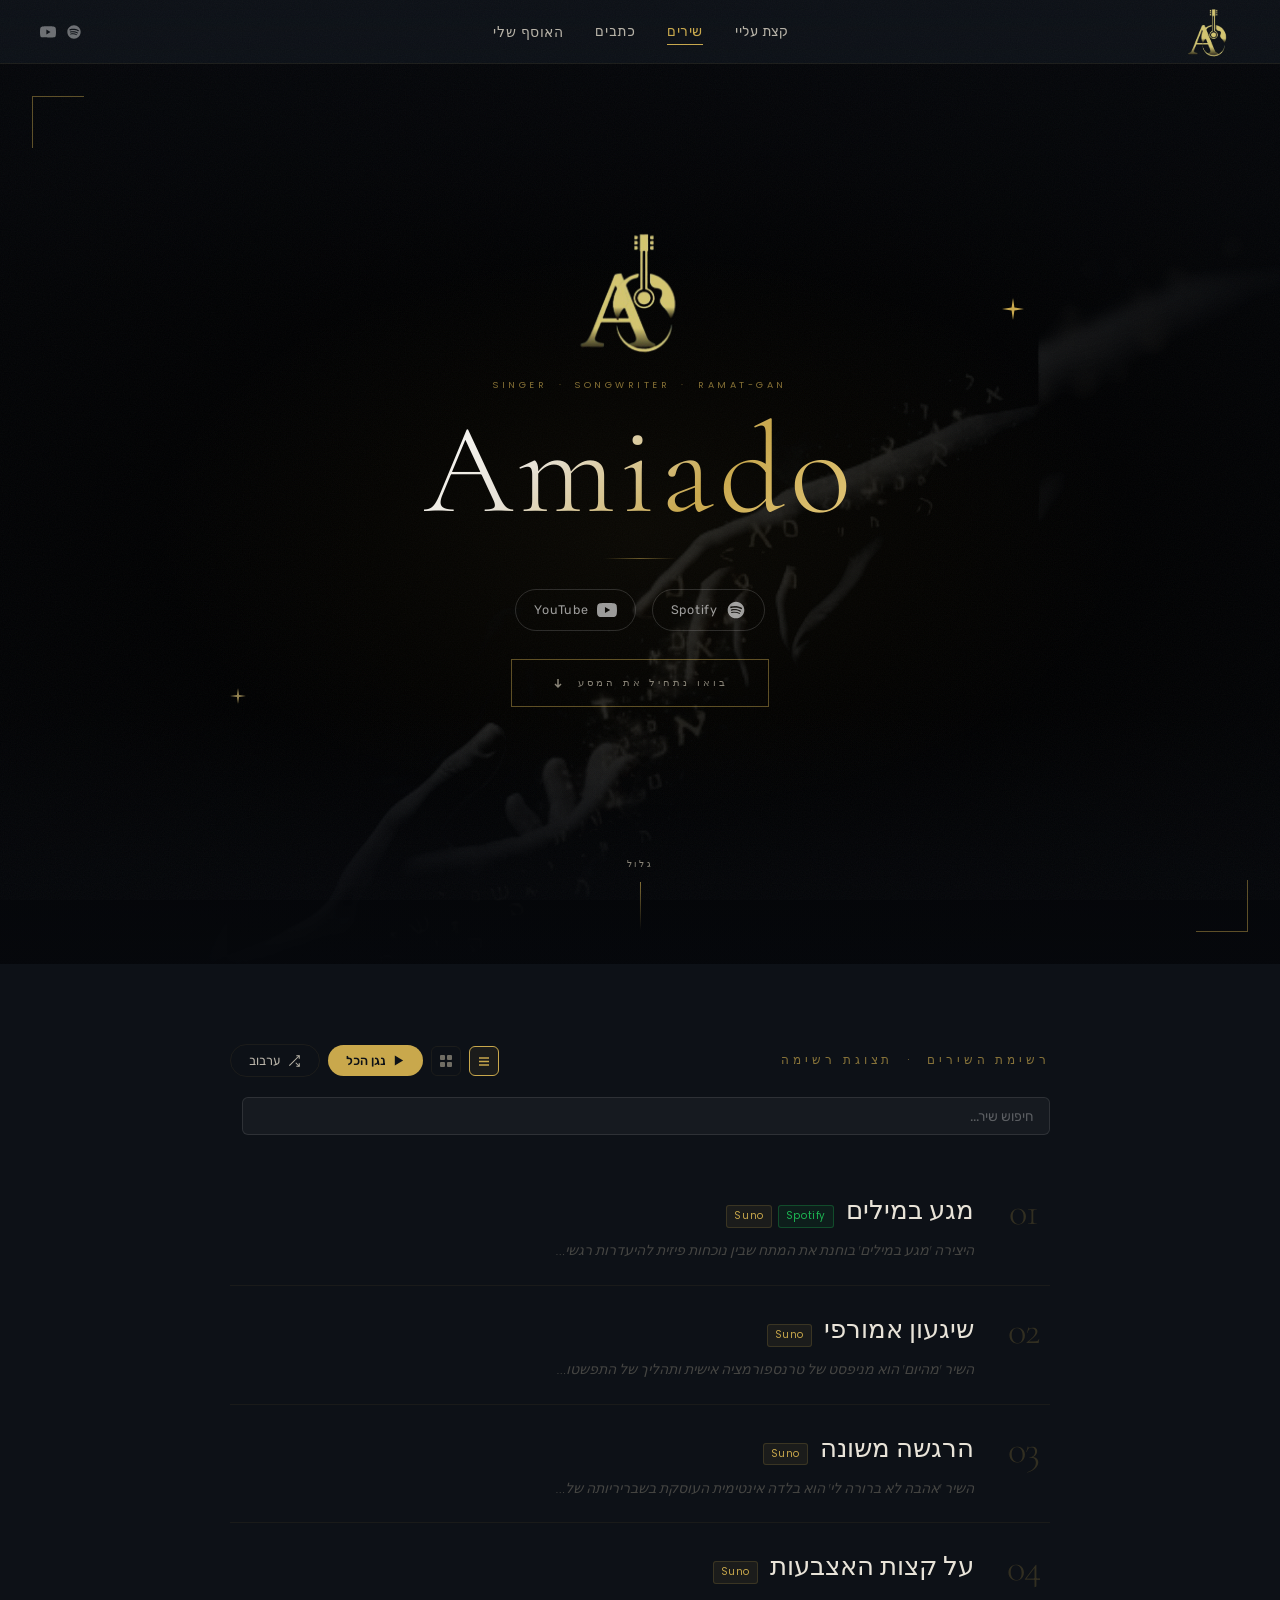
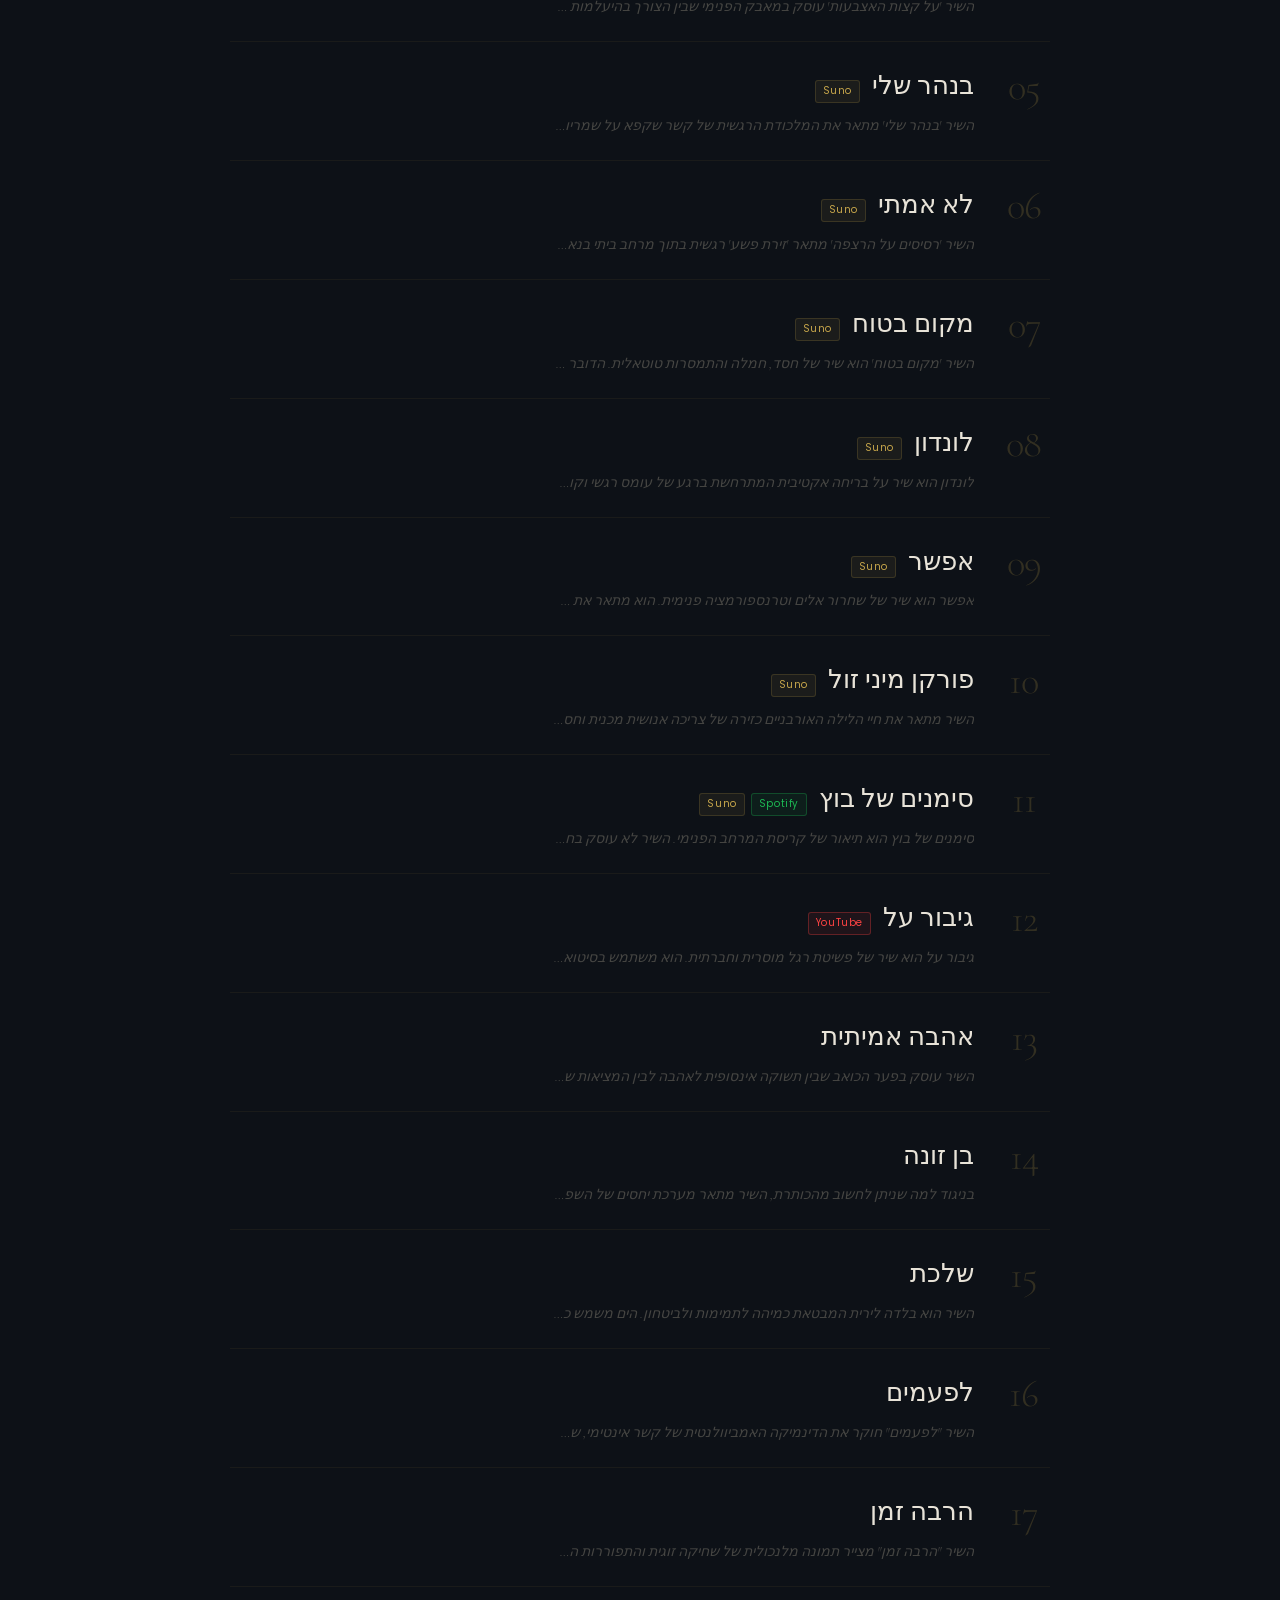
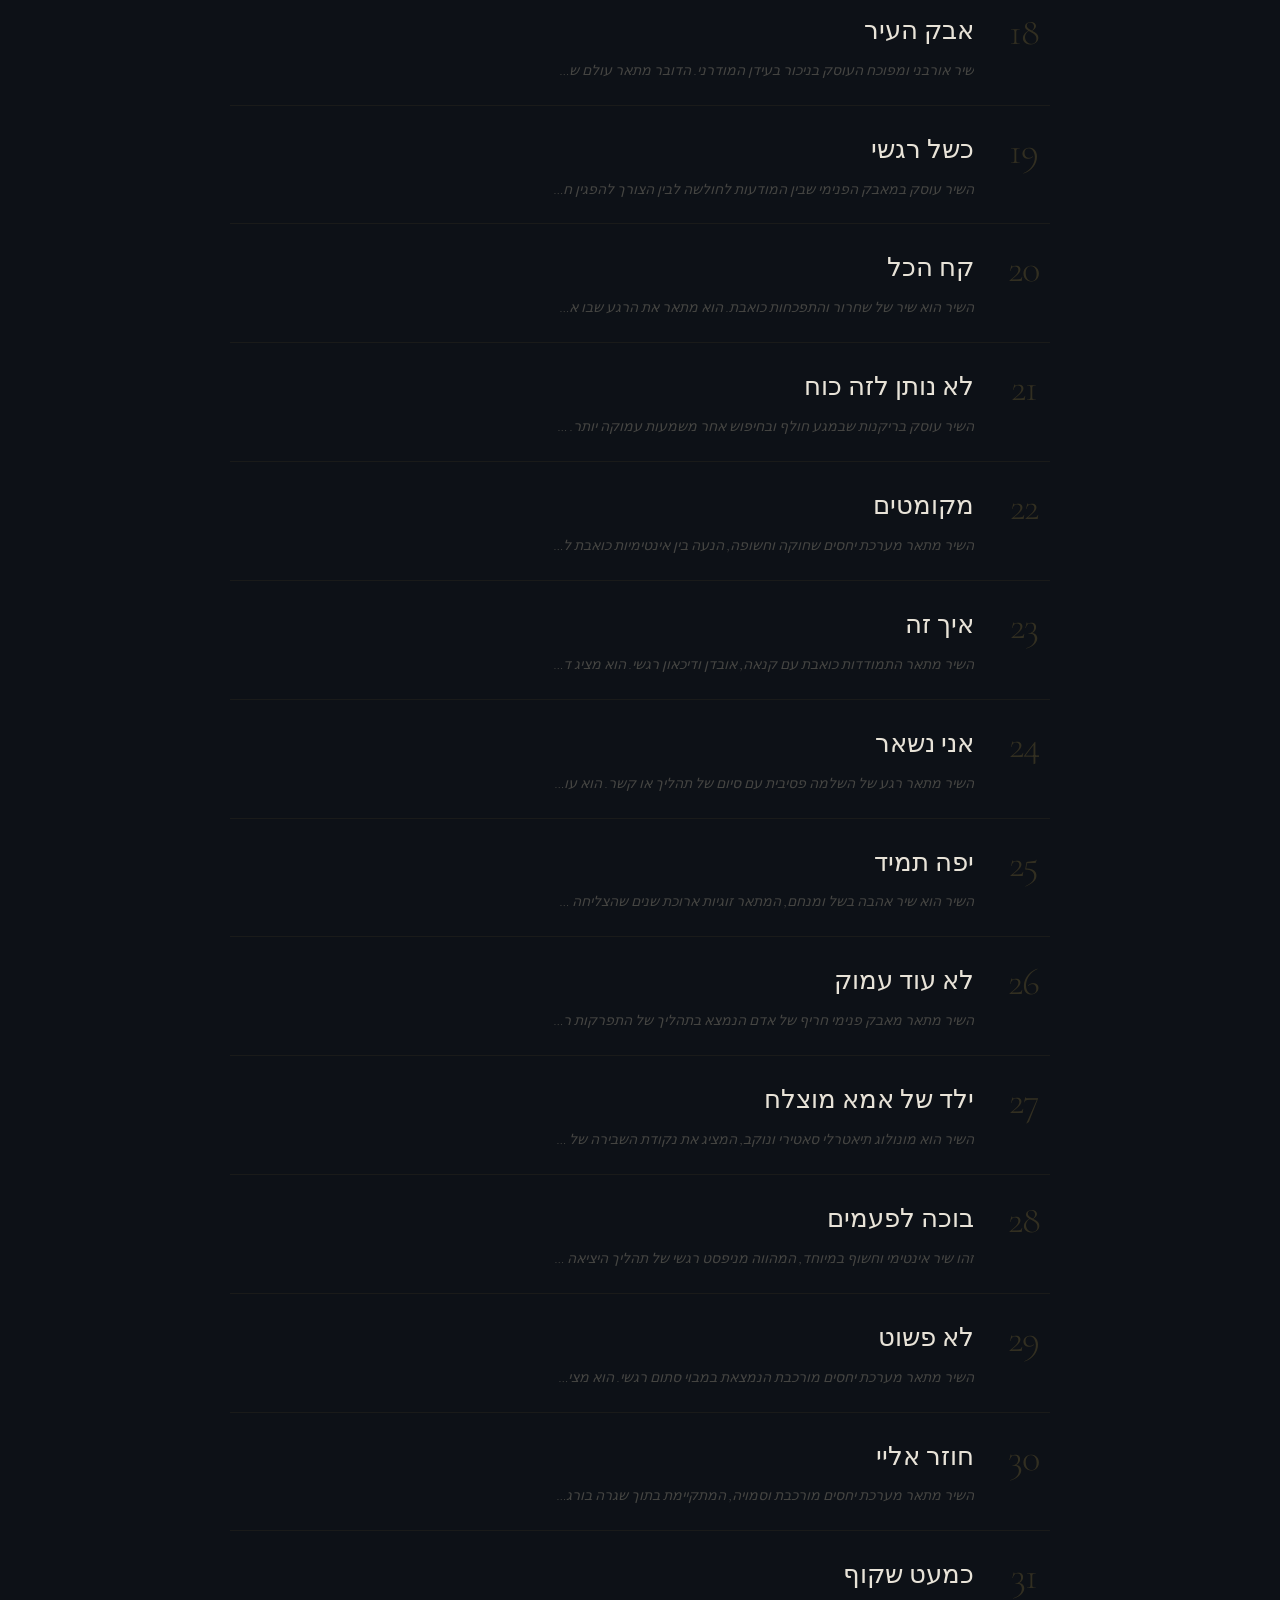
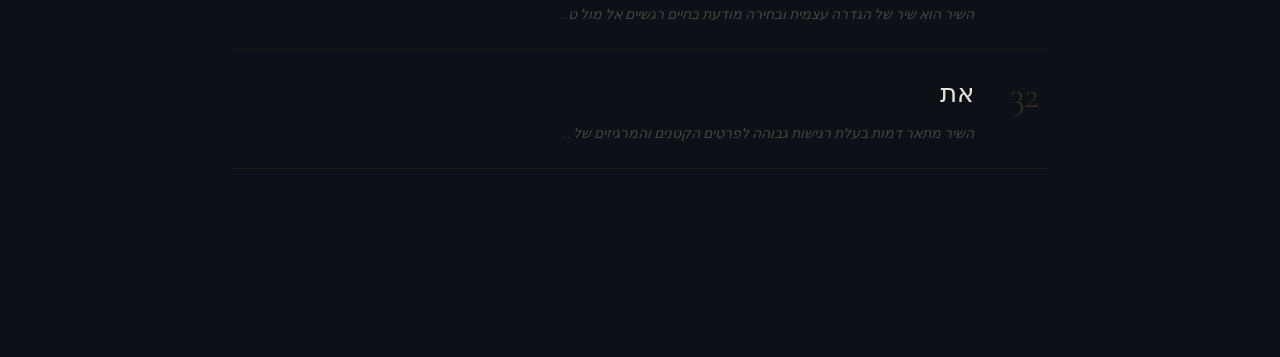
==== index.html @ be3a9eca "Add files via upload" ====
<!DOCTYPE html>
<html lang="he" dir="rtl">
<head>
  <meta charset="UTF-8">
  <meta name="viewport" content="width=device-width, initial-scale=1.0">
  <meta name="theme-color" content="#0d1117">
  <meta name="mobile-web-app-capable" content="yes">
  <meta name="apple-mobile-web-app-capable" content="yes">
  <meta name="apple-mobile-web-app-status-bar-style" content="black-translucent">
  <meta name="apple-mobile-web-app-title" content="amiado">
  <link rel="apple-touch-icon" href="aologo.svg">
  <link rel="manifest" href="manifest.json">
  <link rel="icon" href="favicon.svg" type="image/svg+xml">
  <title>Amiado</title>
  <meta property="og:title" content="Amiado">
  <meta property="og:description" content="Singer · Songwriter · Ramat-Gan">
  <meta property="og:image" content="https://amiado.vercel.app/OG.jpg">
  <meta property="og:url" content="https://amiado.vercel.app/">
  <meta property="og:type" content="website">
  <meta name="twitter:card" content="summary_large_image">
  <meta name="twitter:image" content="https://amiado.vercel.app/OG.jpg">
  <link rel="preconnect" href="https://fonts.googleapis.com">
  <link rel="preconnect" href="https://fonts.gstatic.com" crossorigin>
  <link href="https://fonts.googleapis.com/css2?family=Cormorant+Garamond:ital,wght@0,300;0,400;0,600;1,300;1,400&family=Poppins:wght@300;400;500&family=Rubik:wght@300;400;500;700&display=swap" rel="stylesheet">
  <link rel="stylesheet" href="style.css">
</head>
<body>
  <div class="grain" aria-hidden="true"></div>

  <nav id="nav">
    <a href="#/" class="nav-logo"><img src="aologo.svg" alt="amiado" class="nav-logo-img"></a>
    <div class="nav-links">
      <a href="#/bio" class="nav-link" data-route="bio">קצת עליי</a>
      <a href="#/" class="nav-link" data-route="home">שירים</a>
      <a href="#/writings" class="nav-link" data-route="writings">כתבים</a>
      <div class="nav-dropdown" id="navCollectionDropdown">
        <button class="nav-link nav-dropdown-trigger" data-route="favorites">האוסף שלי</button>
        <div class="nav-dropdown-menu">
          <a href="#/favorites" class="nav-dropdown-item">המועדפים</a>
          <a href="#/playlists" class="nav-dropdown-item">הפלייליסטים</a>
        </div>
      </div>
    </div>
    <div class="nav-socials">
      <a href="https://open.spotify.com/artist/7402OgTntEjhGoKYp8rWCO?si=G20H4d8YR8ulstT4EiOsBg" target="_blank" rel="noopener" class="nav-social-link" title="Spotify" aria-label="Spotify">
        <svg width="16" height="16" viewBox="0 0 24 24" fill="currentColor"><path d="M12 2C6.477 2 2 6.477 2 12s4.477 10 10 10 10-4.477 10-10S17.523 2 12 2zm4.586 14.424a.623.623 0 0 1-.857.207c-2.348-1.435-5.304-1.76-8.785-.964a.623.623 0 1 1-.277-1.215c3.809-.87 7.076-.496 9.712 1.115a.623.623 0 0 1 .207.857zm1.223-2.722a.78.78 0 0 1-1.072.257c-2.687-1.652-6.785-2.13-9.965-1.166a.78.78 0 0 1-.43-1.497c3.633-1.043 8.157-.537 11.209 1.334a.78.78 0 0 1 .258 1.072zm.105-2.835C14.692 8.95 9.375 8.775 6.297 9.71a.937.937 0 1 1-.543-1.794c3.527-1.07 9.385-.862 13.088 1.329a.937.937 0 0 1-.928 1.622z"/></svg>
      </a>
      <a href="https://youtube.com/playlist?list=OLAK5uy_k_cZHO-Y21KtnXFcPKasixJgAzXjrcfzM&si=0nzcg_vjlUqUN7Cg" target="_blank" rel="noopener" class="nav-social-link" title="YouTube" aria-label="YouTube">
        <svg width="16" height="16" viewBox="0 0 24 24" fill="currentColor"><path d="M23.498 6.186a3.016 3.016 0 0 0-2.122-2.136C19.505 3.545 12 3.545 12 3.545s-7.505 0-9.377.505A3.017 3.017 0 0 0 .502 6.186C0 8.07 0 12 0 12s0 3.93.502 5.814a3.016 3.016 0 0 0 2.122 2.136c1.871.505 9.376.505 9.376.505s7.505 0 9.377-.505a3.015 3.015 0 0 0 2.122-2.136C24 15.93 24 12 24 12s0-3.93-.502-5.814zM9.545 15.568V8.432L15.818 12l-6.273 3.568z"/></svg>
      </a>
    </div>
  </nav>

  <main id="app" role="main"></main>

  <footer id="player" class="player hidden" aria-label="נגן מוזיקה">
    <div class="player-inner">
      <div class="player-info">
        <div class="player-cover-sm" id="playerCover" aria-hidden="true"></div>
        <div class="player-meta">
          <div class="player-title" id="playerTitle">—</div>
          <div class="player-artist">amiado</div>
        </div>
      </div>
      <div class="player-center">
        <div class="player-controls">
          <button class="player-btn" id="prevBtn" title="הקודם" aria-label="שיר קודם">
            <svg width="16" height="16" viewBox="0 0 16 16" fill="currentColor"><path d="M3 2h1.5v12H3V2zm10.5 1.36v9.28L6.5 8l7-4.64z"/></svg>
          </button>
          <button class="player-btn player-play-btn" id="playBtn" title="נגן/עצור" aria-label="נגן">
            <svg id="playIcon" width="18" height="18" viewBox="0 0 18 18" fill="currentColor"><path d="M4 2.5v13l11-6.5z"/></svg>
            <svg id="pauseIcon" width="18" height="18" viewBox="0 0 18 18" fill="currentColor" style="display:none"><rect x="4" y="2" width="4" height="14"/><rect x="10" y="2" width="4" height="14"/></svg>
          </button>
          <button class="player-btn" id="nextBtn" title="הבא" aria-label="שיר הבא">
            <svg width="16" height="16" viewBox="0 0 16 16" fill="currentColor"><path d="M11.5 2h1.5v12h-1.5V2zM2.5 3.36L9.5 8l-7 4.64V3.36z"/></svg>
          </button>
        </div>
        <div class="player-progress-wrap">
          <span class="player-time" id="currentTime">0:00</span>
          <div class="player-bar" id="playerBar" role="progressbar" aria-label="התקדמות שיר">
            <div class="player-bar-fill" id="playerFill"></div>
          </div>
          <span class="player-time" id="totalTime">0:00</span>
        </div>
      </div>
      <div class="player-volume">
        <svg width="16" height="16" viewBox="0 0 16 16" fill="currentColor" aria-hidden="true">
          <path d="M8 1L4 5H1v6h3l4 4V1zM11.5 4.5a5 5 0 010 7M13.5 2.5a8 8 0 010 11"/>
        </svg>
        <input type="range" id="volumeSlider" min="0" max="1" step="0.02" value="0.8" aria-label="עוצמת שמע">
      </div>
    </div>
  </footer>

  <audio id="audioEl" preload="metadata"></audio>

  <script src="app.js"></script>
  <script>
    if ('serviceWorker' in navigator) {
      window.addEventListener('load', () => {
        navigator.serviceWorker.register('./sw.js');
      });
    }
  </script>
</body>
</html>
---- style.css ----
/* ══════════════════════════════════════════
   amiado — design system
   dark editorial · gold accent · RTL Hebrew
══════════════════════════════════════════ */

:root {
  --bg:        #0d1117;
  --bg-mid:    #131824;
  --bg-card:   #161d2e;
  --bg-card-h: #1b2338;
  --gold:      #c9a84c;
  --gold-b:    #e4c87a;
  --gold-dim:  rgba(201,168,76,0.12);
  --gold-glow: rgba(201,168,76,0.08);
  --text:      #e8e3d8;
  --text-dim:  #8a8578;
  --text-mid:  #b8b3a8;
  --border:    rgba(201,168,76,0.18);
  --border-s:  rgba(201,168,76,0.08);
  --player-h:  72px;
  --nav-h:     64px;
  --font-he:   'Rubik', sans-serif;
  --font-en:   'Poppins', sans-serif;
  --font-d:    'Cormorant Garamond', serif;
  --ease:      cubic-bezier(0.25,0.46,0.45,0.94);
  --ease-out:  cubic-bezier(0.16,1,0.3,1);
}

*, *::before, *::after { box-sizing: border-box; margin: 0; padding: 0; }

html {
  font-size: 16px;
  scroll-behavior: smooth;
}

body {
  background: var(--bg);
  color: var(--text);
  font-family: var(--font-he);
  line-height: 1.7;
  min-height: 100vh;
  overflow-x: hidden;
  padding-bottom: calc(var(--player-h) + 16px);
}

/* ── Grain overlay ── */
.grain {
  position: fixed;
  inset: 0;
  pointer-events: none;
  z-index: 9998;
  opacity: 0.038;
  background-image: url("data:image/svg+xml,%3Csvg viewBox='0 0 256 256' xmlns='http://www.w3.org/2000/svg'%3E%3Cfilter id='n'%3E%3CfeTurbulence type='fractalNoise' baseFrequency='0.85' numOctaves='4' stitchTiles='stitch'/%3E%3C/filter%3E%3Crect width='100%25' height='100%25' filter='url(%23n)'/%3E%3C/svg%3E");
  background-size: 256px 256px;
}

/* ══════════════════════════════════════════
   NAVIGATION
══════════════════════════════════════════ */
#nav {
  position: fixed;
  top: 0; inset-inline-start: 0; inset-inline-end: 0;
  height: var(--nav-h);
  display: flex;
  align-items: center;
  justify-content: space-between;
  padding: 0 40px;
  background: linear-gradient(to bottom, rgba(13,17,23,0.98) 0%, rgba(13,17,23,0.85) 100%);
  backdrop-filter: blur(12px);
  border-bottom: 1px solid var(--border-s);
  z-index: 100;
}

.nav-logo {
  font-family: var(--font-d);
  font-size: 1.6rem;
  font-weight: 400;
  font-style: italic;
  color: var(--gold);
  text-decoration: none;
  letter-spacing: 0.04em;
  transition: opacity 0.2s;
}
.nav-logo:hover { opacity: 0.75; }
.nav-socials { display: flex; align-items: center; gap: 10px; margin-right: 16px; }
.nav-social-link { color: rgba(255,255,255,0.4); transition: color 0.2s; display: flex; }
.nav-social-link:hover { color: rgba(255,255,255,0.9); }
.nav-logo-img { height: 56px; width: auto; display: block; }

.nav-links {
  display: flex;
  gap: 32px;
  align-items: center;
}

.nav-link {
  font-size: 0.875rem;
  font-weight: 400;
  color: var(--text-mid);
  text-decoration: none;
  letter-spacing: 0.04em;
  transition: color 0.2s;
  position: relative;
}
.nav-link::after {
  content: '';
  position: absolute;
  bottom: -2px; inset-inline-start: 0; inset-inline-end: 0;
  height: 1px;
  background: var(--gold);
  transform: scaleX(0);
  transform-origin: start;
  transition: transform 0.25s var(--ease);
}
.nav-link:hover, .nav-link.active { color: var(--gold); }
.nav-link:hover::after, .nav-link.active::after { transform: scaleX(1); }

/* Nav dropdown */
.nav-dropdown {
  position: relative;
}
.nav-dropdown-trigger {
  background: none;
  border: none;
  cursor: pointer;
  padding: 0;
}
.nav-dropdown-menu {
  position: absolute;
  top: calc(100% + 10px);
  right: 0;
  background: var(--bg-card);
  border: 1px solid var(--border-s);
  border-radius: 8px;
  padding: 6px 0;
  min-width: 130px;
  opacity: 0;
  pointer-events: none;
  transform: translateY(-6px);
  transition: opacity 0.18s, transform 0.18s;
  z-index: 200;
  box-shadow: 0 8px 24px rgba(0,0,0,0.4);
}
.nav-dropdown.open .nav-dropdown-menu {
  opacity: 1;
  pointer-events: auto;
  transform: translateY(0);
}
.nav-dropdown-item {
  display: block;
  padding: 9px 16px;
  font-size: 0.82rem;
  color: var(--text-mid);
  text-decoration: none;
  letter-spacing: 0.04em;
  transition: color 0.15s, background 0.15s;
}
.nav-dropdown-item:hover { color: var(--gold); background: rgba(201,168,76,0.06); }

/* ══════════════════════════════════════════
   MAIN CONTENT
══════════════════════════════════════════ */
#app {
  padding-top: var(--nav-h);
  min-height: calc(100vh - var(--nav-h));
}

/* ── Page transitions ── */
.page-enter {
  animation: fadeUp 0.45s var(--ease-out) both;
}
@keyframes fadeUp {
  from { opacity: 0; transform: translateY(18px); }
  to   { opacity: 1; transform: translateY(0); }
}

/* ── Scroll reveal ── */
.scroll-reveal {
  opacity: 0;
  transform: translateY(22px);
  transition: opacity 0.55s var(--ease-out), transform 0.55s var(--ease-out);
}
.scroll-reveal.scroll-visible {
  opacity: 1;
  transform: translateY(0);
}
/* Lighter reveal for inline text elements */
.writing-page-body .scroll-reveal,
.writing-stanza.scroll-reveal {
  transform: translateY(12px);
  transition-duration: 0.45s;
}

/* ══════════════════════════════════════════
   HOME PAGE
══════════════════════════════════════════ */

/* Hero (legacy — kept for compatibility) */
.hero {
  padding: 80px 40px 64px;
  text-align: center;
  position: relative;
  overflow: hidden;
}

/* ══════════════════════════════════════════
   ENTRY SCREEN — full-bleed photo hero
══════════════════════════════════════════ */
.entry-screen {
  position: relative;
  height: 100vh;
  min-height: 600px;
  display: flex;
  align-items: center;
  justify-content: center;
  overflow: hidden;
}

/* Photo background */
.entry-bg {
  position: absolute;
  inset: 0;
  background-image: url('img2.jpg');
  background-size: cover;
  background-position: center 20%;
  filter: brightness(0.2) contrast(1.15) saturate(0.25);
  transform: scale(1.06);
  transition: transform 9s cubic-bezier(0.25, 0.46, 0.45, 0.94);
  will-change: transform;
}
.entry-bg.loaded { transform: scale(1); }

/* Layered vignette overlays */
.entry-screen::before {
  content: '';
  position: absolute;
  inset: 0;
  background:
    radial-gradient(ellipse 85% 75% at 50% 55%, transparent 25%, rgba(6,8,12,0.65) 80%),
    linear-gradient(to bottom, rgba(6,8,12,0.55) 0%, transparent 25%, transparent 72%, rgba(6,8,12,0.9) 100%);
  pointer-events: none;
  z-index: 1;
}

/* Gold haze at center */
.entry-screen::after {
  content: '';
  position: absolute;
  inset: 0;
  background: radial-gradient(ellipse 55% 45% at 50% 52%, rgba(201,168,76,0.05) 0%, transparent 70%);
  pointer-events: none;
  z-index: 1;
}

/* Corner frame decorations */
.entry-corner {
  position: absolute;
  width: 52px;
  height: 52px;
  z-index: 3;
  opacity: 0;
  transition: opacity 1.4s ease;
}
.entry-corner.vis { opacity: 0.45; }
.entry-corner--tl {
  top: 32px;
  inset-inline-end: 32px;
  border-top: 1px solid var(--gold);
  border-inline-end: 1px solid var(--gold);
}
.entry-corner--br {
  bottom: 32px;
  inset-inline-start: 32px;
  border-bottom: 1px solid var(--gold);
  border-inline-start: 1px solid var(--gold);
}

/* Content block */
.entry-content {
  position: relative;
  z-index: 2;
  text-align: center;
  display: flex;
  flex-direction: column;
  align-items: center;
  padding: 0 24px;
  margin-bottom: 100px;
}
.entry-hero-logo {
  width: 140px;
  height: auto;
  margin-bottom: 16px;
  opacity: 0;
  transform: translateY(-8px);
  transition: opacity 0.9s ease, transform 0.9s ease;
}
.entry-hero-logo.vis { opacity: 1; transform: translateY(0); }

.entry-eyebrow {
  font-family: var(--font-en);
  font-size: 0.58rem;
  letter-spacing: 0.38em;
  text-transform: uppercase;
  color: var(--gold);
  opacity: 0;
  transform: translateY(10px);
  transition: opacity 0.9s ease, transform 0.9s ease;
  margin-bottom: 20px;
}
.entry-eyebrow.vis { opacity: 0.65; transform: translateY(0); }

.entry-name {
  font-family: var(--font-d);
  font-size: clamp(3.2rem, 11vw, 8rem);
  font-weight: 300;
  line-height: 0.9;
  letter-spacing: 0.04em;
  background: linear-gradient(135deg, #ffffff 0%, #e8e3d8 30%, #c9a84c 65%, #e4c87a 100%);
  -webkit-background-clip: text;
  -webkit-text-fill-color: transparent;
  background-clip: text;
  opacity: 0;
  transform: translateY(22px);
  transition: opacity 1.3s ease, transform 1.3s ease;
}
.entry-name.vis { opacity: 1; transform: translateY(0); }
.entry-name em { font-style: italic; }

.entry-tagline {
  font-family: var(--font-d);
  font-size: clamp(1rem, 2.4vw, 1.55rem);
  font-style: italic;
  font-weight: 300;
  color: var(--text-mid);
  margin-top: 18px;
  opacity: 0;
  transform: translateY(10px);
  transition: opacity 1.1s ease, transform 1.1s ease;
  max-width: 500px;
  line-height: 1.85;
}
.entry-tagline.vis { opacity: 0.7; transform: translateY(0); }

.entry-divider {
  width: 0;
  height: 1px;
  background: linear-gradient(90deg, transparent, var(--gold), transparent);
  margin: 30px 0;
  opacity: 0;
  transition: width 1s ease, opacity 0.8s ease;
}
.entry-divider.vis { width: 72px; opacity: 0.5; }

.entry-socials {
  display: flex;
  gap: 16px;
  justify-content: center;
  margin-bottom: 28px;
  opacity: 0;
  transform: translateY(10px);
  transition: opacity 0.8s ease 0.4s, transform 0.8s ease 0.4s;
}
.entry-socials.vis { opacity: 1; transform: translateY(0); }
.entry-social-link {
  display: flex;
  align-items: center;
  gap: 8px;
  padding: 9px 18px;
  border: 1px solid rgba(255,255,255,0.15);
  border-radius: 24px;
  color: rgba(255,255,255,0.6);
  text-decoration: none;
  font-size: 0.78rem;
  letter-spacing: 0.06em;
  transition: border-color 0.25s, color 0.25s, background 0.25s;
}
.entry-social-link:hover { background: rgba(255,255,255,0.05); color: #fff; border-color: rgba(255,255,255,0.3); }
.entry-social-link--spotify:hover { border-color: #1db954; color: #1db954; }
.entry-social-link--youtube:hover { border-color: #ff0000; color: #ff0000; }

.entry-enter-btn {
  display: inline-flex;
  align-items: center;
  gap: 14px;
  padding: 15px 40px;
  border: 1px solid rgba(201,168,76,0.45);
  font-family: var(--font-en);
  font-size: 0.65rem;
  letter-spacing: 0.3em;
  text-transform: uppercase;
  color: var(--text-dim);
  background: transparent;
  cursor: pointer;
  opacity: 0;
  transform: translateY(10px);
  transition: opacity 0.9s ease, transform 0.9s ease, border-color 0.3s, color 0.3s, background 0.3s;
}
.entry-enter-btn.vis { opacity: 1; transform: translateY(0); }
.entry-enter-btn:hover {
  border-color: var(--gold);
  color: var(--gold);
  background: rgba(201,168,76,0.05);
}
.entry-enter-btn svg { transition: transform 0.3s ease; }
.entry-enter-btn:hover svg { transform: translateY(4px); }

/* Scroll line at bottom */
.entry-scroll {
  position: absolute;
  bottom: 34px;
  left: 50%;
  transform: translateX(-50%);
  z-index: 3;
  display: flex;
  flex-direction: column;
  align-items: center;
  gap: 10px;
  cursor: pointer;
  opacity: 0;
  transition: opacity 1.2s ease;
}
.entry-scroll.vis { opacity: 1; }
.entry-scroll-label {
  font-family: var(--font-en);
  font-size: 0.56rem;
  letter-spacing: 0.28em;
  text-transform: uppercase;
  color: var(--text-dim);
}
.entry-scroll-line {
  width: 1px;
  height: 48px;
  background: linear-gradient(to bottom, rgba(201,168,76,0.65), transparent);
  animation: scrollPulse 2.4s ease-in-out infinite;
}
@keyframes scrollPulse {
  0%, 100% { opacity: 0.3; transform: scaleY(0.6); transform-origin: top; }
  55% { opacity: 1; transform: scaleY(1); transform-origin: top; }
}

/* ── Social buttons ── */
.social-btn {
  display: inline-flex;
  align-items: center;
  gap: 8px;
  padding: 7px 18px;
  border: 1px solid var(--border);
  border-radius: 40px;
  font-family: var(--font-en);
  font-size: 0.75rem;
  font-weight: 400;
  letter-spacing: 0.06em;
  color: var(--text-mid);
  text-decoration: none;
  transition: all 0.22s var(--ease);
  background: transparent;
}
.social-btn:hover {
  border-color: var(--gold);
  color: var(--gold);
  background: var(--gold-glow);
}

/* Sparkle accents */
.sparkle {
  position: absolute;
  z-index: 3;
  opacity: 0;
  transition: opacity 0.8s ease;
  pointer-events: none;
}
.sparkle.vis { opacity: 1; }
.sparkle svg {
  animation: sparkleSpin 4.5s ease-in-out infinite;
  transform-origin: center;
}
.sparkle:nth-child(2) svg { animation-delay: -1.3s; animation-duration: 3.5s; }
.sparkle:nth-child(3) svg { animation-delay: -2.8s; animation-duration: 5.2s; }
@keyframes sparkleSpin {
  0%, 100% { transform: rotate(0deg) scale(1);    opacity: 0.5; }
  25%       { transform: rotate(18deg) scale(1.1); opacity: 0.9; }
  50%       { transform: rotate(0deg) scale(0.88); opacity: 0.55; }
  75%       { transform: rotate(-14deg) scale(1.04); opacity: 0.85; }
}

/* Divider */
.section-divider {
  display: flex;
  align-items: center;
  gap: 20px;
  padding: 0 40px;
  margin-bottom: 40px;
}
.section-divider::before,
.section-divider::after {
  content: '';
  flex: 1;
  height: 1px;
  background: var(--border-s);
}
.section-divider-text {
  font-family: var(--font-d);
  font-size: 1.1rem;
  font-style: italic;
  color: var(--text-dim);
  letter-spacing: 0.08em;
  white-space: nowrap;
}

/* ── Songs chapter ── */
.songs-chapter-heading {
  padding: 80px 40px 0;
  max-width: 900px;
  margin: 0 auto;
}
.songs-chapter-label-row {
  display: flex;
  align-items: center;
  justify-content: space-between;
  gap: 16px;
}
.songs-chapter-label {
  font-family: var(--font-en);
  font-size: 0.72rem;
  letter-spacing: 0.34em;
  text-transform: uppercase;
  color: var(--gold);
  opacity: 0.65;
}
.songs-chapter-controls {
  display: flex;
  align-items: center;
  gap: 8px;
  flex-shrink: 0;
}
.songs-view-btn {
  display: inline-flex;
  align-items: center;
  justify-content: center;
  width: 30px;
  height: 30px;
  border: 1px solid var(--border-s);
  border-radius: 6px;
  background: transparent;
  color: var(--text-dim);
  cursor: pointer;
  transition: color 0.2s, border-color 0.2s, background 0.2s;
}
.songs-view-btn:hover { color: var(--gold-b); border-color: var(--gold-b); }
.songs-view-btn.active { color: var(--gold); border-color: var(--gold); background: rgba(201,168,76,0.08); }

/* Songs search */
.songs-search-wrap {
  max-width: 900px;
  margin: 0 auto;
  padding: 20px 40px 0;
  display: flex;
  align-items: center;
  gap: 12px;
}
.songs-search-input {
  flex: 1;
  background: rgba(255,255,255,0.04);
  border: 1px solid rgba(255,255,255,0.1);
  border-radius: 6px;
  padding: 10px 16px;
  color: var(--text);
  font-family: var(--font-he);
  font-size: 0.85rem;
  outline: none;
  transition: border-color 0.2s;
  text-align: right;
}
.songs-search-input:focus { border-color: var(--gold); }
.songs-search-input::placeholder { color: rgba(255,255,255,0.3); }
.songs-search-count {
  color: rgba(255,255,255,0.35);
  font-size: 0.72rem;
  letter-spacing: 0.06em;
  white-space: nowrap;
}

/* Songs tracklist */
.songs-section {
  padding: 32px 40px 100px;
  max-width: 900px;
  margin: 0 auto;
}

.songs-tracklist {
  list-style: none;
}

/* Songs grid view */
.songs-grid {
  display: grid;
  grid-template-columns: repeat(3, 1fr);
  gap: 20px 8px;
}

/* Card — same as fav-card */
.song-grid-card {
  position: relative;
  overflow: hidden;
  height: 320px;
  cursor: pointer;
  background: var(--bg-card);
}
.song-grid-card-cover {
  position: absolute;
  inset: 0;
  overflow: hidden;
}
.song-grid-card-img-link {
  display: block;
  width: 100%;
  height: 100%;
}
.song-grid-card-cover img,
.song-grid-card-cover svg {
  width: 100%;
  height: 100%;
  object-fit: cover;
  display: block;
  filter: contrast(1.1) brightness(0.82) saturate(0.4);
  transition: transform 0.6s cubic-bezier(0.25,0.46,0.45,0.94), filter 0.4s;
  transform: scale(1.04);
}
.song-grid-card:hover .song-grid-card-cover img,
.song-grid-card:hover .song-grid-card-cover svg {
  transform: scale(1.08);
  filter: brightness(0.65) saturate(0.5);
}

/* Panel — slides up, at rest shows title strip (peek 52px like fav-card) */
.song-grid-card-panel {
  position: absolute;
  bottom: 0;
  inset-inline-start: 0;
  inset-inline-end: 0;
  padding: 20px 16px 16px;
  background: linear-gradient(to top, rgba(0,0,0,0.92) 70%, transparent 100%);
  transform: translateY(calc(100% - 52px));
  transition: transform 0.38s cubic-bezier(0.33,1,0.68,1);
  z-index: 3;
}
.song-grid-card:hover .song-grid-card-panel { transform: translateY(0); }

/* Top row: title + action buttons */
.song-grid-card-panel-top {
  display: flex;
  align-items: center;
  justify-content: space-between;
  gap: 10px;
  margin-bottom: 10px;
  height: 36px;
}
.song-grid-card-panel-btns {
  display: flex;
  align-items: center;
  gap: 8px;
  flex-shrink: 0;
}
.song-grid-card-panel-title {
  font-family: var(--font-he);
  font-size: 1rem;
  font-weight: 500;
  color: #fff;
  text-shadow: 0 1px 4px rgba(0,0,0,0.8);
  white-space: nowrap;
  overflow: hidden;
  text-overflow: ellipsis;
}

/* Excerpt */
.song-grid-card-panel-excerpt {
  font-family: var(--font-he);
  font-size: 0.74rem;
  line-height: 1.55;
  color: rgba(255,255,255,0.72);
  margin: 0;
  display: -webkit-box;
  -webkit-line-clamp: 3;
  -webkit-box-orient: vertical;
  overflow: hidden;
}

/* Play button — gold circle like fav-card-play */
.song-grid-play-btn {
  flex-shrink: 0;
  width: 36px;
  height: 36px;
  border-radius: 50%;
  background: var(--gold);
  border: 1px solid var(--gold);
  color: #000;
  cursor: pointer;
  display: flex;
  align-items: center;
  justify-content: center;
  transition: transform 0.2s, background 0.2s;
  padding: 0;
}
.song-grid-play-btn:hover { background: var(--gold-b); transform: scale(1.1); }

/* Add button — subtle outline, smaller than play */
.song-grid-add-btn {
  display: inline-flex;
  align-items: center;
  justify-content: center;
  width: 28px;
  height: 28px;
  flex-shrink: 0;
  border-radius: 50%;
  border: 1px solid rgba(232,227,216,0.35);
  background: rgba(13,17,23,0.45);
  color: rgba(232,227,216,0.7);
  cursor: pointer;
  padding: 0;
  backdrop-filter: blur(4px);
  transition: border-color 0.2s, color 0.2s;
}
.song-grid-add-btn:hover { border-color: var(--gold); color: var(--gold); }

/* Fav button — top-left like fav-card-heart, gold */
.song-grid-fav-btn {
  position: absolute;
  top: 10px;
  inset-inline-start: 10px;
  z-index: 5;
  width: 36px;
  height: 36px;
  border-radius: 50%;
  border: none;
  background: rgba(0,0,0,0.35);
  color: rgba(232,227,216,0.5);
  display: flex;
  align-items: center;
  justify-content: center;
  cursor: pointer;
  opacity: 0;
  transition: opacity 0.2s, color 0.2s, background 0.2s, transform 0.15s;
  padding: 0;
}
.song-grid-card:hover .song-grid-fav-btn { opacity: 1; }
/* Override .track-fav-btn.active which sets color: #e05a6a */
.song-grid-fav-btn.active { opacity: 1; color: var(--gold) !important; border-color: transparent !important; }
.song-grid-fav-btn:hover { background: rgba(201,168,76,0.18); color: var(--gold-b) !important; transform: scale(1.1); }

/* Below-cover info row */
.song-grid-card-info {
  display: flex;
  align-items: baseline;
  gap: 6px;
  margin-top: 8px;
  padding: 0 2px;
}
.song-grid-card-num {
  font-family: var(--font-en);
  font-size: 0.6rem;
  letter-spacing: 0.1em;
  color: var(--gold);
  opacity: 0.55;
  flex-shrink: 0;
}
.song-grid-card-title {
  font-size: 0.78rem;
  color: var(--text-dim);
  text-decoration: none;
  white-space: nowrap;
  overflow: hidden;
  text-overflow: ellipsis;
  transition: color 0.2s;
}
.song-grid-card:hover .song-grid-card-title { color: var(--gold-b); }

.track-item {
  display: flex;
  align-items: flex-start;
  gap: 24px;
  padding: 22px 0;
  border-bottom: 1px solid rgba(201,168,76,0.07);
  transition: border-color 0.2s;
  position: relative;
  cursor: pointer;
}
.track-item::before {
  content: '';
  position: absolute;
  inset-inline-start: -24px;
  inset-inline-end: -24px;
  top: 0; bottom: 0;
  background: linear-gradient(to inline-end, rgba(201,168,76,0.04), transparent);
  opacity: 0;
  transition: opacity 0.22s;
  pointer-events: none;
}
.track-item:hover::before { opacity: 1; }
.track-item:hover { border-bottom-color: rgba(201,168,76,0.2); }
/* Lyric preview line */
.track-lyric-preview {
  display: block;
  font-family: var(--font-d);
  font-size: 0.88rem;
  font-style: italic;
  color: var(--text-dim);
  margin-top: 5px;
  opacity: 0.45;
  transition: opacity 0.25s ease;
  white-space: nowrap;
  overflow: hidden;
  text-overflow: ellipsis;
  max-width: 420px;
}
.track-item:hover .track-lyric-preview { opacity: 0.8; }

.track-num {
  font-family: var(--font-d);
  font-size: clamp(1.6rem, 3vw, 2.4rem);
  font-weight: 300;
  color: var(--gold);
  letter-spacing: -0.02em;
  flex-shrink: 0;
  width: 52px;
  text-align: center;
  opacity: 0.2;
  line-height: 1;
  padding-top: 4px;
  transition: opacity 0.2s;
}
.track-item:hover .track-num { opacity: 0.6; }

.track-title-link {
  flex: 1;
  display: flex;
  flex-direction: column;
  gap: 0;
  text-decoration: none;
  min-width: 0;
}
.track-title-row {
  display: flex;
  align-items: baseline;
  gap: 12px;
  min-width: 0;
}

.track-title {
  font-family: var(--font-d);
  font-size: clamp(1.2rem, 2.6vw, 1.65rem);
  font-weight: 300;
  color: var(--text);
  transition: color 0.2s;
  white-space: nowrap;
  overflow: hidden;
  text-overflow: ellipsis;
}
.track-item:hover .track-title { color: var(--gold-b); }

.track-badges {
  display: flex;
  gap: 6px;
  flex-shrink: 0;
}

.track-badge {
  font-family: var(--font-en);
  font-size: 0.62rem;
  letter-spacing: 0.06em;
  padding: 2px 7px;
  border-radius: 3px;
  border: 1px solid;
}
.track-badge--spotify {
  color: #1db954;
  border-color: rgba(29,185,84,0.3);
  background: rgba(29,185,84,0.08);
}
.track-badge--yt {
  color: #ff4444;
  border-color: rgba(255,68,68,0.3);
  background: rgba(255,68,68,0.08);
}
.track-badge--suno {
  color: var(--gold);
  border-color: var(--border);
  background: var(--gold-glow);
}

.track-actions {
  display: flex;
  align-items: center;
  gap: 8px;
  flex-shrink: 0;
  opacity: 0;
  transition: opacity 0.18s;
}
.track-item:hover .track-actions { opacity: 1; }

.track-play-btn,
.track-open-btn {
  width: 30px; height: 30px;
  border-radius: 50%;
  display: flex;
  align-items: center;
  justify-content: center;
  border: 1px solid var(--border);
  background: none;
  cursor: pointer;
  transition: all 0.18s;
  text-decoration: none;
}
.track-play-btn { background: var(--gold-dim); color: var(--gold); }
.track-play-btn svg { fill: currentColor; margin-inline-start: 1px; }
.track-play-btn:hover { background: rgba(201,168,76,0.25); border-color: var(--gold); }
.track-open-btn { color: var(--text-dim); }
.track-open-btn:hover { color: var(--gold); border-color: var(--gold); }

/* Fav + Add buttons */
.track-fav-btn,
.track-add-btn {
  width: 30px; height: 30px;
  border-radius: 50%;
  display: flex; align-items: center; justify-content: center;
  border: 1px solid var(--border-s);
  background: transparent;
  cursor: pointer;
  color: var(--text-dim);
  transition: all 0.18s;
  padding: 0;
}
.track-fav-btn:hover { color: #e05a6a; border-color: #e05a6a; }
.track-fav-btn.active { color: #e05a6a; border-color: #e05a6a; }
.track-add-btn:hover { color: var(--gold); border-color: var(--gold); }

/* Playlist dropdown */
.pl-dropdown {
  position: absolute;
  z-index: 9999;
  background: #1a1f28;
  border: 1px solid var(--border);
  border-radius: 6px;
  min-width: 200px;
  padding: 10px 0;
  box-shadow: 0 8px 32px rgba(0,0,0,0.5);
  direction: rtl;
}
.pl-dropdown-title {
  font-size: 0.7rem;
  letter-spacing: 0.12em;
  color: var(--text-dim);
  padding: 4px 14px 8px;
  border-bottom: 1px solid var(--border-s);
  margin-bottom: 4px;
}
.pl-dropdown-item {
  display: flex;
  align-items: center;
  gap: 10px;
  padding: 7px 14px;
  cursor: pointer;
  font-size: 0.85rem;
  color: var(--text-main);
  transition: background 0.15s;
}
.pl-dropdown-item:hover { background: rgba(255,255,255,0.04); }
.pl-dropdown-item input[type=checkbox] { accent-color: var(--gold); cursor: pointer; }
.pl-dropdown-new { padding: 8px 14px 4px; border-top: 1px solid var(--border-s); margin-top: 4px; }
.pl-dropdown-newbtn {
  background: none; border: none;
  color: var(--gold); font-size: 0.82rem;
  cursor: pointer; padding: 2px 0;
}
.pl-dropdown-newbtn:hover { opacity: 0.8; }
.pl-dropdown-inputs { display: flex; gap: 6px; margin-top: 6px; }
.pl-dropdown-input {
  flex: 1; background: var(--bg-card);
  border: 1px solid var(--border);
  color: var(--text-main); border-radius: 4px;
  padding: 5px 8px; font-size: 0.82rem;
}
.pl-dropdown-input:focus { outline: none; border-color: var(--gold); }
.pl-dropdown-save {
  background: var(--gold-dim); border: 1px solid var(--gold);
  color: var(--gold); border-radius: 4px;
  padding: 5px 10px; font-size: 0.78rem;
  cursor: pointer; white-space: nowrap;
}
.pl-dropdown-save:hover { background: rgba(201,168,76,0.25); }

/* ── Suno iframe embed ── */
.suno-embed-wrap {
  background: var(--bg-card);
  border: 1px solid var(--border-s);
  border-radius: 8px;
  padding: 16px;
  margin-bottom: 24px;
}
.suno-iframe {
  display: block;
  width: 100%;
  border-radius: 6px;
  margin-top: 10px;
  min-height: 152px;
}

.suno-placeholder {
  margin-top: 10px;
  height: 80px;
  border: 1px dashed var(--border);
  border-radius: 6px;
  display: flex;
  align-items: center;
  justify-content: center;
  gap: 10px;
  color: var(--text-dim);
  font-size: 0.85rem;
}
.suno-placeholder svg { fill: var(--text-dim); flex-shrink: 0; }
.suno-placeholder strong { color: var(--gold); }

/* ── YouTube embed ── */
.yt-embed-wrap {
  background: var(--bg-card);
  border: 1px solid var(--border-s);
  border-radius: 8px;
  padding: 16px;
  margin-bottom: 24px;
}
.yt-iframe { display: block; width: 100%; border-radius: 6px; margin-top: 10px; aspect-ratio: 16/9; }
.yt-placeholder {
  margin-top: 10px; height: 80px;
  border: 1px dashed var(--border); border-radius: 6px;
  display: flex; align-items: center; justify-content: center;
  gap: 10px; color: var(--text-dim); font-size: 0.85rem;
  cursor: pointer; transition: border-color 0.2s;
}
.yt-placeholder:hover { border-color: #ff4444; color: var(--text-main); }
.yt-placeholder svg { fill: #ff4444; flex-shrink: 0; }
.yt-placeholder strong { color: #ff4444; }

/* ══════════════════════════════════════════
   SONG DETAIL PAGE
══════════════════════════════════════════ */
.song-page {
  max-width: none;
  margin: 0;
  padding: 0;
}
.song-content {
  max-width: 1100px;
  margin: 0 auto;
  padding: 52px 40px 80px;
}

/* Song hero — full-width */
.song-hero {
  position: relative;
  width: 100%;
  height: 65vh;
  min-height: 380px;
  max-height: 640px;
  overflow: hidden;
}
.song-hero-cover {
  position: absolute;
  inset: 0;
  overflow: hidden;
}
.song-hero-cover img,
.song-hero-cover svg {
  width: 100%;
  height: 100%;
  display: block;
  object-fit: cover;
  animation: song-ken-burns 8s ease-in-out infinite alternate;
  transform-origin: center center;
}
@keyframes song-ken-burns {
  from { transform: scale(1.0); }
  to   { transform: scale(1.12); }
}
.song-hero-overlay {
  position: absolute;
  inset: 0;
  background: linear-gradient(
    to bottom,
    rgba(13,17,23,0.15) 0%,
    rgba(13,17,23,0)    20%,
    rgba(13,17,23,0.6)  65%,
    rgba(13,17,23,0.97) 100%
  );
}
.song-hero-meta {
  position: absolute;
  inset: 0;
  display: flex;
  flex-direction: column;
  justify-content: space-between;
  padding: 20px 40px 44px;
}
.song-hero-top {
  display: flex;
  justify-content: space-between;
  align-items: flex-start;
}
.song-hero-top .breadcrumb { margin-bottom: 0; }
.song-hero-top .bc-link { color: rgba(232,227,216,0.5); }
.song-hero-top .bc-link:hover { color: var(--gold); }
.song-hero-top .bc-sep { color: rgba(232,227,216,0.25); }
.song-hero-top .bc-current { color: rgba(232,227,216,0.35); }
.song-hero-nav {
  display: flex;
  gap: 8px;
  flex-shrink: 0;
}
.song-hero-nav-btn {
  display: inline-flex;
  align-items: center;
  gap: 7px;
  padding: 7px 16px;
  border: 1px solid rgba(232,227,216,0.2);
  border-radius: 20px;
  font-family: var(--font-he);
  font-size: 0.78rem;
  color: rgba(232,227,216,0.65);
  text-decoration: none;
  transition: border-color 0.2s, color 0.2s, background 0.2s;
  backdrop-filter: blur(6px);
  background: rgba(13,17,23,0.25);
}
.song-hero-nav-btn:hover {
  border-color: var(--gold);
  color: var(--gold);
  background: rgba(201,168,76,0.1);
}
.song-hero-bottom {
  display: flex;
  flex-direction: column;
  gap: 8px;
}
.song-hero-title {
  font-family: var(--font-d);
  font-size: clamp(2.4rem, 5.5vw, 5rem);
  font-weight: 300;
  font-style: italic;
  color: var(--text);
  line-height: 1.1;
  letter-spacing: -0.01em;
}

.song-header-info {
  flex: 1;
  display: flex;
  flex-direction: column;
  justify-content: center;
  gap: 12px;
}

.song-number {
  font-family: var(--font-en);
  font-size: 0.7rem;
  letter-spacing: 0.22em;
  color: var(--gold);
  text-transform: uppercase;
}

.song-title-lg {
  font-family: var(--font-d);
  font-size: clamp(2.4rem, 5vw, 3.8rem);
  font-weight: 300;
  line-height: 1.1;
  color: var(--text);
  letter-spacing: -0.01em;
}

.song-header-actions {
  display: flex;
  gap: 12px;
  align-items: center;
  margin-top: 8px;
}

.btn-play-song {
  display: inline-flex;
  align-items: center;
  gap: 10px;
  padding: 10px 24px;
  background: var(--gold);
  color: #0d1117;
  border: none;
  border-radius: 40px;
  font-family: var(--font-he);
  font-size: 0.875rem;
  font-weight: 500;
  cursor: pointer;
  transition: all 0.22s var(--ease);
  text-decoration: none;
}
.btn-play-song:hover {
  background: var(--gold-b);
  transform: translateY(-1px);
  box-shadow: 0 4px 20px rgba(201,168,76,0.35);
}
.btn-play-song svg { fill: #0d1117; }

/* ── Song body: lyrics + chords ── */
.song-body {
  display: grid;
  grid-template-columns: 1fr 280px;
  gap: 48px;
  margin-bottom: 64px;
  align-items: start;
}

/* Lyrics column */
.lyrics-col {}

.lyrics-title {
  font-family: var(--font-d);
  font-size: 1rem;
  font-style: italic;
  color: var(--text-dim);
  letter-spacing: 0.1em;
  margin-bottom: 32px;
  padding-bottom: 12px;
  border-bottom: 1px solid var(--border-s);
}

.lyrics-section {
  margin-bottom: 36px;
}

.lyrics-section-label {
  font-family: var(--font-en);
  font-size: 0.68rem;
  letter-spacing: 0.2em;
  text-transform: uppercase;
  color: var(--gold);
  margin-bottom: 12px;
  opacity: 0.8;
}

.lyrics-line {
  font-size: 1.1rem;
  font-weight: 300;
  line-height: 2;
  color: var(--text);
  display: block;
}

/* Sidebar (player embed + chords) */
.song-sidebar {
  position: sticky;
  top: calc(var(--nav-h) + 24px);
}

.sidebar-player {
  background: var(--bg-card);
  border: 1px solid var(--border-s);
  border-radius: 8px;
  padding: 20px;
  margin-bottom: 24px;
}

.sidebar-player-title {
  font-size: 0.8rem;
  color: var(--text-dim);
  font-family: var(--font-en);
  letter-spacing: 0.06em;
  margin-bottom: 14px;
}

.sidebar-play-btn {
  width: 100%;
  display: flex;
  align-items: center;
  justify-content: center;
  gap: 10px;
  padding: 12px;
  background: var(--gold-dim);
  border: 1px solid var(--border);
  border-radius: 6px;
  color: var(--gold);
  font-family: var(--font-he);
  font-size: 0.9rem;
  cursor: pointer;
  transition: all 0.22s var(--ease);
}
.sidebar-play-btn:hover {
  background: rgba(201,168,76,0.2);
  transform: translateY(-1px);
}
.sidebar-play-btn svg { fill: currentColor; }

/* Chords */
.chords-box {
  background: var(--bg-card);
  border: 1px solid var(--border-s);
  border-radius: 8px;
  padding: 20px;
}
.chords-title {
  font-family: var(--font-en);
  font-size: 0.68rem;
  letter-spacing: 0.2em;
  text-transform: uppercase;
  color: var(--text-dim);
  margin-bottom: 14px;
}
.chords-list {
  display: flex;
  flex-wrap: wrap;
  gap: 8px;
}
.chord-tag {
  padding: 4px 12px;
  background: var(--gold-dim);
  border: 1px solid var(--border);
  border-radius: 4px;
  font-family: var(--font-en);
  font-size: 0.85rem;
  color: var(--gold);
  font-weight: 500;
}
.chords-empty {
  font-size: 0.8rem;
  color: var(--text-dim);
  font-style: italic;
}

/* ── Analysis section ── */
.analysis-section {
  border-top: 1px solid var(--border-s);
  padding-top: 56px;
}

.analysis-heading {
  font-family: var(--font-d);
  font-size: 1.9rem;
  font-weight: 300;
  font-style: italic;
  color: var(--text);
  margin-bottom: 40px;
  display: flex;
  align-items: center;
  gap: 16px;
}
.analysis-heading::after {
  content: '';
  flex: 1;
  height: 1px;
  background: var(--border-s);
}

.analysis-grid {
  display: grid;
  grid-template-columns: repeat(2, 1fr);
  gap: 24px;
}

.analysis-card {
  background: var(--bg-card);
  border: 1px solid var(--border-s);
  border-radius: 8px;
  padding: 28px 30px;
  transition: border-color 0.22s;
}
.analysis-card:hover {
  border-color: var(--border);
}

.analysis-card-label {
  font-family: var(--font-en);
  font-size: 0.66rem;
  letter-spacing: 0.22em;
  text-transform: uppercase;
  color: var(--gold);
  margin-bottom: 14px;
  display: flex;
  align-items: center;
  gap: 10px;
}
.analysis-card-label::before {
  content: '';
  width: 18px;
  height: 1px;
  background: var(--gold);
  display: block;
  flex-shrink: 0;
}

.analysis-card-text {
  font-size: 0.9rem;
  line-height: 1.8;
  color: var(--text-mid);
  font-weight: 300;
}

/* ══════════════════════════════════════════
   BIOGRAPHY PAGE
══════════════════════════════════════════ */
.bio-page {
  max-width: 860px;
  margin: 0 auto;
  padding: 64px 40px 80px;
}

.bio-hero {
  display: flex;
  gap: 48px;
  align-items: flex-start;
  margin-bottom: 64px;
}

.bio-photo-main {
  width: 280px;
  flex-shrink: 0;
  aspect-ratio: 3/4;
  border-radius: 2px;
  overflow: hidden;
  border: none;
  background: var(--bg-card);
  display: flex;
  align-items: center;
  justify-content: center;
  color: var(--text-dim);
  font-size: 0.8rem;
  font-style: italic;
  box-shadow: 12px 12px 0 rgba(201,168,76,0.1), -2px -2px 0 rgba(201,168,76,0.05);
  position: relative;
}
/* subtle film treatment on photo */
.bio-photo-main img {
  position: absolute;
  inset: 0;
  width: 100%;
  height: 100%;
  object-fit: cover;
  display: block;
  filter: contrast(1.08) brightness(0.9) saturate(0.6);
  transition: filter 0.4s ease;
}
.bio-photo-main:hover img {
  filter: contrast(1.0) brightness(1.0) saturate(1);
}
/* gold top-left corner accent */
.bio-photo-main::before {
  content: '';
  position: absolute;
  top: -6px;
  inset-inline-end: -6px;
  width: 40px;
  height: 40px;
  border-top: 2px solid var(--gold);
  border-inline-end: 2px solid var(--gold);
  pointer-events: none;
  z-index: 2;
}

.bio-intro {
  flex: 1;
}

.bio-greeting {
  font-family: var(--font-en);
  font-size: 0.7rem;
  letter-spacing: 0.24em;
  text-transform: uppercase;
  color: var(--gold);
  margin-bottom: 16px;
}

.bio-name-lg {
  font-family: var(--font-d);
  font-size: clamp(2.8rem, 6vw, 4.5rem);
  font-weight: 300;
  font-style: italic;
  line-height: 0.95;
  color: var(--text);
  margin-bottom: 28px;
}

.bio-text {
  font-size: 0.95rem;
  line-height: 1.9;
  color: var(--text-mid);
  font-weight: 300;
}

.bio-text p + p { margin-top: 18px; }

/* Bio page entrance animation */
#bioGreeting, #bioName, #bioPhoto, #bioText {
  opacity: 0;
  transform: translateY(18px);
  transition: opacity 0.7s var(--ease-out), transform 0.7s var(--ease-out);
}
#bioPhoto {
  transform: translateY(12px);
  transition-duration: 0.85s;
}
#bioGreeting.vis, #bioName.vis, #bioPhoto.vis, #bioText.vis {
  opacity: 1;
  transform: translateY(0);
}

/* Photo strip */
/* Bio photo slider */
.bio-slider {
  position: relative;
  margin: 0 -40px 64px;
  height: 420px;
  overflow: hidden;
}
.bio-slide {
  position: absolute;
  inset: 0;
  opacity: 0;
  transition: opacity 1.2s ease;
}
.bio-slide--active { opacity: 1; }
.bio-slide img {
  width: 100%;
  height: 100%;
  object-fit: cover;
  display: block;
  filter: contrast(1.1) brightness(0.82) saturate(0.3);
  transform: scale(1.04);
  transition: transform 8s ease;
}
.bio-slide--active img { transform: scale(1); }
.bio-slider-dots {
  position: absolute;
  bottom: 16px;
  inset-inline-start: 0;
  inset-inline-end: 0;
  display: flex;
  justify-content: center;
  gap: 8px;
  z-index: 2;
}
.bio-dot {
  width: 6px;
  height: 6px;
  border-radius: 50%;
  background: rgba(201,168,76,0.35);
  border: none;
  cursor: pointer;
  transition: background 0.3s, transform 0.3s;
  padding: 0;
}
.bio-dot--active {
  background: var(--gold);
  transform: scale(1.4);
}

/* Desktop: 3-column photo strip */
.bio-photo-strip {
  display: grid;
  grid-template-columns: 1fr 1fr 1fr;
  gap: 12px;
  margin: 0 0 64px;
  align-items: stretch;
}
.bio-strip-item {
  position: relative;
  overflow: hidden;
  border-radius: 6px;
  height: 360px;
}
.bio-strip-item--main {
  height: 360px;
}
.bio-strip-item img {
  width: 100%;
  height: 100%;
  object-fit: cover;
  display: block;
  filter: contrast(1.08) brightness(0.8) saturate(0.35);
  transform: scale(1.05);
  transition: transform 0.7s var(--ease-out), filter 0.5s ease;
}
.bio-strip-item:hover img {
  transform: scale(1.0);
  filter: contrast(1.05) brightness(0.9) saturate(0.65);
}
.bio-strip-item::after {
  content: '';
  position: absolute;
  inset: 0;
  background: linear-gradient(to top, rgba(10,14,20,0.55) 0%, transparent 55%);
  pointer-events: none;
}

/* Desktop: show strip, hide slider */
.bio-strip-mobile { display: none; }
.bio-strip-desktop { display: grid; }

/* Selected lyric quotes (replaces gallery) */
.bio-quotes { margin-top: 16px; }
.bio-cta { text-align: center; padding: 64px 0 32px; }
.bio-cta-title {
  font-family: var(--font-d);
  font-size: clamp(1.4rem, 3vw, 2rem);
  font-style: italic;
  color: var(--text-main);
  margin-bottom: 16px;
}
.bio-cta-sub {
  font-family: var(--font-he);
  font-size: 0.95rem;
  color: var(--text-dim);
  line-height: 1.8;
  max-width: 480px;
  margin: 0 auto 40px;
}
.bio-quote-item {
  padding: 36px 0;
  border-top: 1px solid var(--border-s);
  position: relative;
}
.bio-quote-item:last-child { border-bottom: 1px solid var(--border-s); }
.bio-quote-mark {
  font-family: var(--font-d);
  font-size: 5rem;
  line-height: 0;
  color: var(--gold);
  opacity: 0.15;
  position: absolute;
  top: 44px;
  inset-inline-end: 0;
  font-style: italic;
}
.bio-quote-text {
  font-family: var(--font-d);
  font-size: clamp(1.2rem, 2.5vw, 1.7rem);
  font-weight: 300;
  font-style: italic;
  color: var(--text);
  line-height: 1.6;
  max-width: 580px;
  direction: rtl;
}
.bio-quote-source {
  display: inline-flex;
  align-items: center;
  gap: 12px;
  margin-top: 18px;
  font-family: var(--font-en);
  font-size: 0.68rem;
  letter-spacing: 0.2em;
  text-transform: uppercase;
  color: var(--gold);
  text-decoration: none;
  transition: opacity 0.2s;
}
.bio-quote-source::before {
  content: '';
  display: block;
  width: 24px;
  height: 1px;
  background: var(--gold);
}
.bio-quote-source:hover { opacity: 0.7; }

/* ══════════════════════════════════════════
   WRITINGS PAGE
══════════════════════════════════════════ */
.writings-page {
  max-width: 760px;
  margin: 0 auto;
  padding: 56px 40px 80px;
}
.writings-hero {
  margin-bottom: 48px;
}
.writings-eyebrow {
  font-family: var(--font-d);
  font-size: clamp(1.8rem, 4vw, 3rem);
  font-weight: 300;
  font-style: italic;
  line-height: 0.95;
  color: var(--gold);
  margin-bottom: 14px;
}
.writings-desc {
  font-size: 1rem;
  color: var(--text);
  font-weight: 300;
  line-height: 1.7;
  max-width: 460px;
  opacity: 0.85;
}
/* Writings card grid */
.wgrid {
  display: grid;
  grid-template-columns: repeat(2, 1fr);
  gap: 24px;
  padding: 0 0 80px;
}
.wcard {
  display: flex;
  flex-direction: column;
  background: var(--surface);
  border: 1px solid var(--border-s);
  border-radius: 10px;
  overflow: hidden;
  text-decoration: none;
  transition: border-color 0.22s, transform 0.22s;
  cursor: pointer;
}
.wcard:hover {
  border-color: var(--gold);
  transform: translateY(-3px);
}
.wcard-img {
  width: 100%;
  aspect-ratio: 16/9;
  overflow: hidden;
}
.wcard-img img {
  width: 100%; height: 100%;
  object-fit: cover;
  display: block;
}
.wcard-img--placeholder {
  background: linear-gradient(135deg, #1a1e26 0%, #232834 50%, #1c2230 100%);
  position: relative;
  overflow: hidden;
}
.wcard-img--placeholder .wcard-img-inner {
  position: absolute;
  inset: 0;
  background:
    repeating-linear-gradient(
      45deg,
      transparent,
      transparent 18px,
      rgba(201,168,76,0.04) 18px,
      rgba(201,168,76,0.04) 19px
    );
}
.wcard-body {
  padding: 20px 18px 16px;
  display: flex;
  flex-direction: column;
  gap: 6px;
  flex: 1;
}
.wcard-type {
  font-family: var(--font-en);
  font-size: 0.6rem;
  letter-spacing: 0.22em;
  text-transform: uppercase;
  color: var(--gold);
}
.wcard-title {
  font-family: var(--font-d);
  font-size: 1.2rem;
  font-weight: 300;
  font-style: italic;
  color: var(--text);
  line-height: 1.25;
  transition: color 0.18s;
}
.wcard:hover .wcard-title { color: var(--gold-b); }
.wcard-excerpt {
  font-size: 0.8rem;
  color: var(--text-dim);
  font-weight: 300;
  line-height: 1.6;
  display: -webkit-box;
  -webkit-line-clamp: 2;
  -webkit-box-orient: vertical;
  overflow: hidden;
  flex: 1;
}
.wcard-arrow {
  margin-top: 10px;
  color: var(--gold);
  opacity: 0.5;
  transition: opacity 0.18s;
  display: flex;
  justify-content: flex-end;
}
.wcard:hover .wcard-arrow { opacity: 1; }

/* Writing detail page — full-width hero */
.writing-hero {
  position: relative;
  width: 100%;
  height: 72vh;
  min-height: 400px;
  max-height: 680px;
  overflow: hidden;
}
.writing-hero-img {
  width: 100%;
  height: 100%;
  object-fit: cover;
  display: block;
}
.writing-hero--placeholder {
  background: linear-gradient(160deg, #1a1e26 0%, #232834 55%, #1c2230 100%);
}
.writing-hero-overlay {
  position: absolute;
  inset: 0;
  background: linear-gradient(
    to bottom,
    rgba(13,17,23,0.2) 0%,
    rgba(13,17,23,0)   20%,
    rgba(13,17,23,0.55) 65%,
    rgba(13,17,23,0.97) 100%
  );
}
.writing-hero-meta {
  position: absolute;
  bottom: 0;
  inset-inline-start: 0;
  inset-inline-end: 0;
  padding: 0 60px 52px;
}
.writing-hero-meta .breadcrumb { margin-bottom: 12px; }
.writing-hero-meta .bc-link { color: rgba(232,227,216,0.55); }
.writing-hero-meta .bc-link:hover { color: var(--gold); }
.writing-hero-meta .bc-sep { color: rgba(232,227,216,0.3); }
.writing-hero-meta .bc-current { color: rgba(232,227,216,0.4); }
.writing-hero-title {
  font-family: var(--font-d);
  font-size: clamp(2.4rem, 5.5vw, 5rem);
  font-weight: 300;
  font-style: italic;
  color: var(--text);
  line-height: 1.1;
  letter-spacing: -0.01em;
  margin-top: 6px;
}

/* Poem formatting */
.writing-poem { }
.writing-stanza {
  margin-bottom: 20px;
}
.writing-line {
  font-size: 1rem;
  font-weight: 300;
  line-height: 1.75;
  color: var(--text-mid);
}

/* Back link */
.back-link {
  display: inline-flex;
  align-items: center;
  gap: 8px;
  font-size: 0.75rem;
  letter-spacing: 0.1em;
  color: var(--text-dim);
  text-decoration: none;
  transition: color 0.18s;
}
.back-link:hover { color: var(--gold); }

.writings-list { border-top: 1px solid var(--border-s); }
.writing-item {
  display: block;
  padding: 28px 0;
  border-bottom: 1px solid var(--border-s);
  text-decoration: none;
  cursor: pointer;
  transition: background 0.18s;
  position: relative;
}
.writing-item::before {
  content: '';
  position: absolute;
  inset-inline-start: -20px;
  inset-inline-end: -20px;
  top: 0; bottom: 0;
  background: var(--gold-glow);
  opacity: 0;
  transition: opacity 0.18s;
  pointer-events: none;
}
.writing-item:hover::before { opacity: 1; }
.writing-item-type {
  font-family: var(--font-en);
  font-size: 0.62rem;
  letter-spacing: 0.2em;
  text-transform: uppercase;
  color: var(--gold);
  margin-bottom: 8px;
}
.writing-item-title {
  font-family: var(--font-d);
  font-size: 1.4rem;
  font-weight: 300;
  font-style: italic;
  color: var(--text);
  margin-bottom: 8px;
  transition: color 0.18s;
}
.writing-item:hover .writing-item-title { color: var(--gold-b); }
.writing-item-excerpt {
  font-size: 0.875rem;
  color: var(--text-dim);
  font-weight: 300;
  line-height: 1.6;
  max-width: 520px;
}
.writing-item-date {
  font-family: var(--font-en);
  font-size: 0.7rem;
  color: var(--text-dim);
  margin-top: 12px;
  letter-spacing: 0.04em;
}
.writings-empty {
  padding: 80px 0;
  text-align: center;
}
.writings-empty-label {
  font-family: var(--font-d);
  font-size: 1.4rem;
  font-style: italic;
  color: var(--text-dim);
  margin-bottom: 12px;
}
.writings-empty-sub {
  font-size: 0.85rem;
  color: var(--text-dim);
  opacity: 0.6;
}

/* Writing detail page */
.writing-page {
  max-width: none;
  margin: 0;
  padding: 0;
}
.writing-content {
  max-width: 680px;
  margin: 0 auto;
  padding: 52px 40px 80px;
}
.writing-page-type {
  font-family: var(--font-en);
  font-size: 0.68rem;
  letter-spacing: 0.24em;
  text-transform: uppercase;
  color: var(--gold);
  margin-bottom: 16px;
}
.writing-page-title {
  font-family: var(--font-d);
  font-size: clamp(2rem, 5vw, 3.5rem);
  font-weight: 300;
  font-style: italic;
  line-height: 1.1;
  color: var(--text);
  margin-bottom: 12px;
}
.writing-page-date {
  font-family: var(--font-en);
  font-size: 0.72rem;
  letter-spacing: 0.06em;
  color: var(--text-dim);
  margin-bottom: 48px;
  padding-bottom: 32px;
  border-bottom: 1px solid var(--border-s);
}
.writing-page-body {
  font-size: 1rem;
  font-weight: 300;
  line-height: 1.8;
  color: var(--text-mid);
}
.writing-page-body p + p { margin-top: 18px; }
.writing-page-body em { color: var(--gold); font-style: italic; }

/* Next writings gallery */
.wnext-section {
  margin-top: 80px;
  padding-top: 48px;
  border-top: 1px solid var(--border-s);
}
.wnext-heading {
  display: flex;
  align-items: center;
  justify-content: flex-end;
  gap: 16px;
  margin-bottom: 24px;
}
.wnext-label {
  font-family: var(--font-en);
  font-size: 0.65rem;
  letter-spacing: 0.22em;
  text-transform: uppercase;
  color: var(--gold);
}
.wnext-all-link {
  display: inline-flex;
  align-items: center;
  gap: 6px;
  font-size: 0.75rem;
  color: var(--text-dim);
  text-decoration: none;
  letter-spacing: 0.04em;
  border: 1px solid var(--border-s);
  border-radius: 20px;
  padding: 4px 12px;
  transition: color 0.2s, border-color 0.2s;
}
.wnext-all-link:hover { color: var(--gold); border-color: var(--gold); }
.wnext-row {
  display: grid;
  grid-template-columns: repeat(3, 1fr);
  gap: 20px;
}
.wnext-card {
  text-decoration: none;
  display: flex;
  flex-direction: column;
  gap: 10px;
  transition: transform 0.28s var(--ease-out), opacity 0.28s;
}
.wnext-card:hover { transform: translateY(-4px); opacity: 0.85; }
.wnext-card-img {
  width: 100%;
  aspect-ratio: 16/10;
  border-radius: 8px;
  overflow: hidden;
  border: 1px solid var(--border-s);
}
.wnext-card-title {
  font-family: var(--font-d);
  font-size: 0.85rem;
  font-weight: 300;
  font-style: italic;
  color: var(--text-mid);
  line-height: 1.3;
}

@media (max-width: 900px) {
  .writings-page { padding: 40px 20px 60px; }
  .writing-hero { height: 60vh; }
  .writing-hero-meta { padding: 0 28px 40px; }
  .writing-content { padding: 40px 24px 60px; }
  .wgrid { grid-template-columns: repeat(2, 1fr); gap: 16px; }
}
@media (max-width: 560px) {
  .wgrid { grid-template-columns: 1fr; gap: 14px; }
  .wcard-title { font-size: 1.1rem; }
}

/* ══════════════════════════════════════════
   AUDIO PLAYER (FIXED BOTTOM)
══════════════════════════════════════════ */
.player {
  position: fixed;
  bottom: 0; inset-inline-start: 0; inset-inline-end: 0;
  height: var(--player-h);
  background: rgba(13,17,23,0.97);
  backdrop-filter: blur(20px);
  border-top: 1px solid var(--border-s);
  z-index: 200;
  transition: transform 0.35s var(--ease-out);
}
.player.hidden { transform: translateY(100%); }

.player-inner {
  height: 100%;
  max-width: 1200px;
  margin: 0 auto;
  padding: 0 32px;
  display: grid;
  grid-template-columns: 1fr auto 1fr;
  align-items: center;
  gap: 24px;
}

.player-info {
  display: flex;
  align-items: center;
  gap: 14px;
  min-width: 0;
}

.player-cover-sm {
  width: 42px; height: 42px;
  flex-shrink: 0;
  border-radius: 4px;
  overflow: hidden;
  background: var(--bg-card);
  border: 1px solid var(--border-s);
}
.player-cover-sm svg {
  width: 100%; height: 100%;
  display: block;
}

.player-meta {
  min-width: 0;
}

.player-title {
  font-size: 0.875rem;
  font-weight: 500;
  color: var(--text);
  white-space: nowrap;
  overflow: hidden;
  text-overflow: ellipsis;
}

.player-artist {
  font-family: var(--font-en);
  font-size: 0.72rem;
  color: var(--text-dim);
  letter-spacing: 0.05em;
}

.player-center {
  display: flex;
  flex-direction: column;
  align-items: center;
  gap: 6px;
}

.player-controls {
  display: flex;
  align-items: center;
  gap: 16px;
}

.player-btn {
  background: none;
  border: none;
  color: var(--text-mid);
  cursor: pointer;
  padding: 6px;
  border-radius: 50%;
  display: flex;
  align-items: center;
  justify-content: center;
  transition: color 0.2s, background 0.2s;
  line-height: 1;
}
.player-btn:hover { color: var(--gold); background: var(--gold-glow); }

.player-play-btn {
  width: 38px; height: 38px;
  background: var(--gold-dim);
  border: 1px solid var(--border);
  color: var(--gold);
}
.player-play-btn:hover {
  background: rgba(201,168,76,0.22);
  color: var(--gold-b);
  border-color: var(--gold);
}

.player-progress-wrap {
  display: flex;
  align-items: center;
  gap: 10px;
  width: 300px;
}

.player-time {
  font-family: var(--font-en);
  font-size: 0.7rem;
  color: var(--text-dim);
  letter-spacing: 0.05em;
  flex-shrink: 0;
  min-width: 32px;
}

.player-bar {
  flex: 1;
  height: 3px;
  background: rgba(255,255,255,0.1);
  border-radius: 2px;
  cursor: pointer;
  position: relative;
  transition: height 0.15s;
}
.player-bar:hover { height: 5px; }
.player-bar-fill {
  height: 100%;
  background: var(--gold);
  border-radius: 2px;
  width: 0%;
  transition: width 0.1s linear;
  pointer-events: none;
}

.player-volume {
  display: flex;
  align-items: center;
  gap: 10px;
  justify-content: flex-end;
  color: var(--text-dim);
}

.player-volume svg { flex-shrink: 0; fill: currentColor; }

#volumeSlider {
  -webkit-appearance: none;
  appearance: none;
  width: 80px; height: 3px;
  border-radius: 2px;
  background: rgba(255,255,255,0.15);
  cursor: pointer;
  outline: none;
}
#volumeSlider::-webkit-slider-thumb {
  -webkit-appearance: none;
  width: 12px; height: 12px;
  border-radius: 50%;
  background: var(--gold);
  cursor: pointer;
  transition: transform 0.15s;
}
#volumeSlider::-webkit-slider-thumb:hover {
  transform: scale(1.3);
}

/* ── Song credits ── */
.song-credits {
  margin-top: 40px;
  padding-top: 28px;
  border-top: 1px solid var(--border-s);
}
.credits-inner {
  display: flex;
  flex-wrap: wrap;
  gap: 8px 0;
  align-items: center;
  font-family: var(--font-he);
  font-size: 0.88rem;
  color: var(--text-dim);
}
.credits-item + .credits-item::before {
  content: '·';
  color: var(--gold);
  margin: 0 14px;
  opacity: 0.8;
}
.credits-label { margin-inline-end: 5px; }
.credits-sep { color: var(--border); }
.credits-link { color: var(--gold); text-decoration: none; transition: opacity 0.2s; }
.credits-link:hover { opacity: 0.75; }

/* ── Bio production note ── */
.bio-production-note {
  margin: 48px 0;
  padding: 28px 32px;
  background: var(--bg-card);
  border: 1px solid var(--border-s);
  border-inline-start: 3px solid var(--gold);
  border-radius: 4px;
}
.production-note-title {
  font-family: var(--font-en);
  font-size: 0.68rem;
  letter-spacing: 0.2em;
  text-transform: uppercase;
  color: var(--gold);
  margin-bottom: 14px;
}
.production-note-text {
  display: flex;
  flex-wrap: wrap;
  gap: 6px 24px;
  font-size: 0.875rem;
  color: var(--text-mid);
  margin-bottom: 14px;
}
.production-note-text strong { color: var(--text-dim); font-weight: 500; }
.production-note-desc {
  font-size: 0.8rem;
  color: var(--text-dim);
  line-height: 1.7;
  font-weight: 300;
  font-style: italic;
}

/* ══════════════════════════════════════════
   UTILITIES
══════════════════════════════════════════ */
.hidden { display: none !important; }

.gold-line {
  display: block;
  width: 40px;
  height: 1px;
  background: var(--gold);
  margin: 0 auto 8px;
  opacity: 0.6;
}

/* Loading state */
.loading {
  padding: 80px 40px;
  text-align: center;
  color: var(--text-dim);
  font-style: italic;
  font-family: var(--font-d);
  font-size: 1.2rem;
}

/* ══════════════════════════════════════════
   RESPONSIVE
══════════════════════════════════════════ */
@media (max-width: 900px) {
  #nav { padding: 0 20px; }

  .hero { padding: 60px 20px 48px; }

  .songs-section { padding: 0 20px 60px; }

  .track-actions { opacity: 1; }

  .song-hero { height: 58vh; }
  .song-hero-meta { padding: 16px 24px 36px; }
  .song-content { padding: 36px 24px 60px; }

  .song-body {
    grid-template-columns: 1fr;
    gap: 32px;
  }
  .song-sidebar { position: static; }

  .analysis-grid {
    grid-template-columns: 1fr;
  }

  .bio-page { padding: 40px 20px 60px; }
  .bio-hero {
    flex-direction: column;
    gap: 28px;
  }
  .bio-photo-main { width: 100%; aspect-ratio: 16/9; }
  .bio-slider { margin: 0 -20px 40px; height: 280px; }
  .bio-gallery { grid-template-columns: repeat(2, 1fr); }

  .player-inner {
    padding: 0 16px;
    gap: 12px;
    grid-template-columns: 1fr auto 120px;
  }
  .player-progress-wrap { width: 180px; }
  .player-volume { display: none; }
}

/* ══════════════════════════════════════════
   FAVORITES PAGE
══════════════════════════════════════════ */
.favorites-page {
  max-width: 960px;
  margin: 0 auto;
  padding: 56px 40px 80px;
}

.fav-hero {
  text-align: center;
  margin-bottom: 56px;
}

.fav-eyebrow {
  font-family: var(--font-en);
  font-size: 0.68rem;
  letter-spacing: 0.3em;
  text-transform: uppercase;
  color: var(--gold);
  margin-bottom: 18px;
  opacity: 0.8;
}

.fav-page-title {
  font-family: var(--font-d);
  font-size: clamp(2.6rem, 6vw, 4.2rem);
  font-weight: 300;
  font-style: italic;
  line-height: 1;
  color: var(--text);
  margin-bottom: 24px;
}

.fav-divider {
  width: 48px;
  height: 1px;
  background: linear-gradient(90deg, transparent, var(--gold), transparent);
  margin: 0 auto;
  opacity: 0.55;
}

.fav-empty {
  margin-top: 32px;
  font-family: var(--font-d);
  font-size: clamp(1.1rem, 2.5vw, 1.5rem);
  font-style: italic;
  font-weight: 300;
  color: var(--text-mid);
  line-height: 1.9;
}
.fav-empty span {
  display: block;
  font-family: var(--font-he);
  font-style: normal;
  font-size: 0.82rem;
  letter-spacing: 0.02em;
  color: var(--text-dim);
  margin-top: 10px;
}

.fav-grid {
  display: grid;
  grid-template-columns: repeat(3, 1fr);
  gap: 8px;
}

.fav-card {
  position: relative;
  overflow: hidden;
  height: 320px;
  cursor: pointer;
  background: var(--bg-card);
}
.fav-card:hover .fav-card-cover svg {
  transform: scale(1.04);
  filter: contrast(1.05) brightness(0.95) saturate(0.7);
}

.fav-card-cover {
  position: absolute;
  inset: 0;
  overflow: hidden;
}
.fav-card-cover svg {
  width: 100%;
  height: 100%;
  display: block;
  object-fit: cover;
  filter: contrast(1.1) brightness(0.82) saturate(0.4);
  transition: filter 0.5s ease, transform 0.6s ease;
  transform: scale(1.04);
}

.fav-card-cover img,
.fav-card-cover svg {
  transition: transform 0.6s cubic-bezier(0.25,0.46,0.45,0.94), filter 0.4s;
}
.fav-card:hover .fav-card-cover img,
.fav-card:hover .fav-card-cover svg {
  transform: scale(1.08);
  filter: brightness(0.65) saturate(0.5);
}

/* Slide-up info panel */
.fav-card-panel {
  position: absolute;
  bottom: 0;
  inset-inline-start: 0;
  inset-inline-end: 0;
  padding: 20px 16px 16px;
  background: linear-gradient(to top, rgba(0,0,0,0.92) 70%, transparent 100%);
  transform: translateY(calc(100% - 52px));
  transition: transform 0.38s cubic-bezier(0.33,1,0.68,1);
  z-index: 3;
}
.fav-card:hover .fav-card-panel {
  transform: translateY(0);
}

.fav-card-panel-top {
  display: flex;
  align-items: center;
  justify-content: space-between;
  gap: 10px;
  margin-bottom: 10px;
}
.fav-card-panel-title {
  font-family: var(--font-he);
  font-size: 1rem;
  font-weight: 500;
  color: #fff;
  text-shadow: 0 1px 4px rgba(0,0,0,0.8);
  white-space: nowrap;
  overflow: hidden;
  text-overflow: ellipsis;
}
.fav-card-panel-excerpt {
  font-family: var(--font-he);
  font-size: 0.74rem;
  line-height: 1.55;
  color: rgba(255,255,255,0.72);
  margin: 0;
  display: -webkit-box;
  -webkit-line-clamp: 3;
  -webkit-box-orient: vertical;
  overflow: hidden;
}

.fav-card-play {
  flex-shrink: 0;
  width: 36px;
  height: 36px;
  border-radius: 50%;
  background: var(--gold);
  color: #0d1117;
  border: none;
  cursor: pointer;
  display: flex;
  align-items: center;
  justify-content: center;
  transition: transform 0.2s, background 0.2s;
  position: relative;
  z-index: 2;
}
.fav-card-play:hover { background: var(--gold-b); transform: scale(1.1); }

.fav-card-caption {
  position: absolute;
  bottom: 0;
  inset-inline-start: 0;
  inset-inline-end: 0;
  padding: 32px 16px 14px;
  background: linear-gradient(to top, rgba(0,0,0,0.72) 0%, transparent 100%);
  display: flex;
  align-items: flex-end;
  justify-content: space-between;
  gap: 8px;
}

.fav-card-title {
  font-family: var(--font-he);
  font-size: 0.9rem;
  font-weight: 400;
  color: #e8e3d8;
  text-decoration: none;
  line-height: 1.4;
  flex: 1;
  transition: color 0.2s;
  text-shadow: 0 1px 4px rgba(0,0,0,0.6);
}
.fav-card-title:hover { color: var(--gold-b); }

.fav-card-remove {
  flex-shrink: 0;
  width: 28px;
  height: 28px;
  border-radius: 50%;
  background: rgba(0,0,0,0.35);
  border: none;
  color: var(--gold);
  cursor: pointer;
  display: flex;
  align-items: center;
  justify-content: center;
  opacity: 0.7;
  transition: opacity 0.2s, background 0.2s;
}
.fav-card-remove:hover { opacity: 1; background: rgba(201,168,76,0.2); }

@media (max-width: 900px) {
  .favorites-page { padding: 40px 20px 60px; }
  .fav-grid { grid-template-columns: repeat(2, 1fr); }
  .fav-card { height: 240px; }
}

/* ══════════════════════════════════════════
   YOUTUBE THUMBNAIL CARD
══════════════════════════════════════════ */
.yt-thumb-card {
  display: block;
  position: relative;
  border-radius: 4px;
  overflow: hidden;
  text-decoration: none;
  aspect-ratio: 16/9;
  background: #000;
  transition: opacity 0.2s;
}
.yt-thumb-card:hover { opacity: 0.88; }
.yt-thumb-img {
  width: 100%;
  height: 100%;
  object-fit: cover;
  display: block;
  filter: brightness(0.82) saturate(0.7);
}
.yt-thumb-overlay {
  position: absolute;
  inset: 0;
  display: flex;
  align-items: center;
  justify-content: center;
  background: rgba(0,0,0,0.22);
}
.yt-thumb-play {
  width: 52px;
  height: 36px;
  background: #ff0000;
  border-radius: 8px;
  display: flex;
  align-items: center;
  justify-content: center;
  color: #fff;
  transition: transform 0.18s;
}
.yt-thumb-card:hover .yt-thumb-play { transform: scale(1.08); }

/* ══════════════════════════════════════════
   PLAYLISTS SECTION (on favorites page)
══════════════════════════════════════════ */
.pl-section {
  margin-top: 56px;
}
.pl-section-header {
  margin-bottom: 20px;
}
.pl-grid {
  display: grid;
  grid-template-columns: repeat(3, 1fr);
  gap: 8px;
}
.pl-card {
  position: relative;
  height: 220px;
  overflow: hidden;
  cursor: pointer;
  background: var(--bg-card);
}
.pl-card-covers {
  position: absolute;
  inset: 0;
  display: grid;
  grid-template-columns: 1fr 1fr;
  grid-template-rows: 1fr 1fr;
}
.pl-card-thumb {
  overflow: hidden;
}
.pl-card-thumb svg {
  width: 100%;
  height: 100%;
  display: block;
  filter: contrast(1.1) brightness(0.7) saturate(0.35);
  transform: scale(1.06);
  transition: filter 0.5s ease, transform 0.6s ease;
}
.pl-card:hover .pl-card-thumb svg {
  filter: contrast(1.05) brightness(0.9) saturate(0.6);
  transform: scale(1);
}
.pl-card-empty-cover {
  width: 100%;
  height: 100%;
  background: var(--bg-mid);
}
.pl-card-overlay {
  position: absolute;
  inset: 0;
  display: flex;
  align-items: center;
  justify-content: center;
  opacity: 0;
  transition: opacity 0.25s;
  background: rgba(0,0,0,0.38);
}
.pl-card:hover .pl-card-overlay { opacity: 1; }
.pl-card-play {
  position: relative;
  z-index: 2;
}
.pl-card-caption {
  position: absolute;
  bottom: 0;
  inset-inline-start: 0;
  inset-inline-end: 0;
  padding: 32px 14px 12px;
  background: linear-gradient(to top, rgba(0,0,0,0.78) 0%, transparent 100%);
  display: flex;
  align-items: flex-end;
  justify-content: space-between;
  gap: 8px;
}
.pl-card-info {
  flex: 1;
  min-width: 0;
}
.pl-card-name {
  display: block;
  font-family: var(--font-he);
  font-size: 0.88rem;
  font-weight: 500;
  color: #e8e3d8;
  white-space: nowrap;
  overflow: hidden;
  text-overflow: ellipsis;
  text-shadow: 0 1px 4px rgba(0,0,0,0.6);
}
.pl-card-count {
  display: block;
  font-size: 0.72rem;
  color: var(--gold);
  margin-top: 2px;
  opacity: 0.8;
}
.pl-card-delete {
  flex-shrink: 0;
  width: 28px;
  height: 28px;
  border-radius: 50%;
  background: rgba(0,0,0,0.35);
  border: none;
  color: var(--text-dim);
  cursor: pointer;
  display: flex;
  align-items: center;
  justify-content: center;
  opacity: 0.6;
  transition: opacity 0.2s, color 0.2s;
}
.pl-card-delete:hover { opacity: 1; color: #e05; }

/* ══════════════════════════════════════════
   MOBILE — 560px
══════════════════════════════════════════ */
@media (max-width: 560px) {
  /* Nav */
  #nav { padding: 0 8px; justify-content: center; }
  .nav-logo { display: none; }
  .nav-socials { display: none; }
  .nav-links { gap: 0; width: 100%; justify-content: space-around; }
  .nav-link { font-size: 0.75rem; padding: 0 4px; }

  /* Hero / Entry */
  .hero { padding: 40px 16px 32px; }
  .hero-socials { flex-wrap: wrap; gap: 10px; }
  .social-btn { font-size: 0.7rem; padding: 7px 13px; }
  .entry-screen { height: 100svh; min-height: 500px; }
  .entry-content { margin-bottom: 40px; padding: 0 16px; }
  .entry-name { font-size: clamp(2.4rem, 9vw, 6rem); }
  .entry-tagline { max-width: 100%; padding: 0 8px; font-size: clamp(0.88rem, 2vw, 1.3rem); }
  .entry-enter-btn { padding: 12px 26px; font-size: 0.58rem; gap: 10px; }
  .entry-corner { width: 34px; height: 34px; }
  .entry-corner--tl { top: 16px; inset-inline-end: 16px; }
  .entry-corner--br { bottom: 16px; inset-inline-start: 16px; }
  .entry-scroll { bottom: 18px; }
  .entry-scroll-line { height: 28px; }
  .entry-scroll-label { font-size: 0.44rem; }

  /* Songs list */
  .songs-section { padding: 12px 12px 70px; }
  .songs-chapter-heading { padding: 36px 12px 0; }
  .songs-search-wrap { padding: 12px 12px 0; }
  .songs-chapter-label { font-size: 0.5rem; letter-spacing: 0.22em; }
  .songs-grid { grid-template-columns: repeat(2, 1fr) !important; gap: 6px; }
  .song-grid-card { height: 220px; }
  .song-grid-fav-btn { opacity: 1; }
  .song-grid-card-panel-title { white-space: normal; line-height: 1.35; font-size: 0.88rem; }
  .track-item { gap: 12px; padding: 20px 0; }
  .track-num { width: 36px; font-size: 1rem; }
  .track-title { font-size: 0.92rem; line-height: 1.5; }
  .track-title-row { flex-wrap: wrap; gap: 4px; }
  .track-badges { display: none; }
  .track-lyric-preview { display: none; }
  .track-actions { gap: 4px; }
  .section-divider { padding: 0 12px; }

  /* Song detail */
  .song-hero { height: 52vh; min-height: 300px; }
  .song-hero-meta { padding: 12px 16px 28px; }
  .song-hero-title { font-size: clamp(1.8rem, 6vw, 3rem); }
  .song-content { padding: 28px 16px 70px; }
  .song-body { gap: 16px; }
  .lyrics-line { font-size: 0.95rem; line-height: 1.85; }
  .analysis-card { padding: 16px 14px; }
  .analysis-card-title { font-size: 0.65rem; }
  .analysis-card-text { font-size: 0.82rem; }

  /* Bio */
  .bio-page { padding: 32px 14px 70px; }
  .bio-hero { gap: 16px; }
  .bio-slider { height: 200px; margin: 0 -14px 32px; }
  .bio-quote-mark { font-size: 3rem; }
  .bio-quote-text { font-size: clamp(1rem, 2.2vw, 1.4rem); }
  /* Mobile: hide strip, show slider */
  .bio-strip-desktop { display: none; }
  .bio-strip-mobile { display: block; }

  /* Writings */
  .writings-page { padding: 32px 14px 70px; }
  .writing-hero { height: 55vh; min-height: 300px; }
  .writing-hero-meta { padding: 0 16px 32px; }
  .writing-content { padding: 32px 16px 70px; }
  .writing-item { padding: 16px 0; }
  .writing-item-title { font-size: 1.1rem; }
  .writing-item-excerpt { max-width: 100%; }

  /* Favorites & Playlists */
  .favorites-page { padding: 32px 14px 70px; }
  .fav-page-title { font-size: clamp(1.8rem, 7vw, 3rem); }
  .fav-grid { grid-template-columns: 1fr 1fr; gap: 6px; }
  .fav-card { height: 180px; }
  .pl-grid { grid-template-columns: 1fr 1fr; gap: 6px; }
  .pl-card { height: 160px; }
  .pl-card-name { font-size: 0.78rem; }

  /* Player — moves to top on mobile */
  .player:not(.hidden) { bottom: auto; top: 0; border-top: none; border-bottom: 1px solid var(--border-s); }
  .player-inner { padding: 0 10px; gap: 8px; grid-template-columns: 1fr auto; }
  .player-progress-wrap { display: none; }
  .player-cover-sm { width: 36px; height: 36px; }
  .player-title { font-size: 0.75rem; }
  .player-artist { font-size: 0.62rem; }
  .player-controls { gap: 10px; }
  .player-play-btn { width: 36px; height: 36px; }

  /* Prev/Next song nav */
  .song-nav-btn { padding: 7px 10px; font-size: 0.72rem; max-width: 36%; }
  .song-nav-label { display: none; }
  .song-nav-back { padding: 5px 10px; font-size: 0.68rem; }

  /* Play/Shuffle on home */
  .songs-chapter-controls { gap: 6px; }
  .songs-view-btn { width: 26px; height: 26px; }

  /* Playlist detail actions */
  .pl-detail-actions { flex-wrap: wrap; }
  .pl-detail-meta { flex-wrap: wrap; gap: 10px; }

  /* Next writings cards */
  .wnext-row { grid-template-columns: 1fr 1fr; gap: 12px; }
  .wnext-card-img { border-radius: 6px; }

  /* Nav dropdown — keep inside screen */
  .nav-dropdown-menu { right: auto; left: 0; min-width: 120px; }
}

/* ══════════════════════════════════════════
   BREADCRUMB
══════════════════════════════════════════ */
.breadcrumb {
  display: flex;
  align-items: center;
  gap: 6px;
  flex-wrap: wrap;
  margin-bottom: 32px;
}
.bc-item { font-size: 0.78rem; letter-spacing: 0.04em; }
.bc-link {
  color: var(--text-dim);
  text-decoration: none;
  transition: color 0.2s;
}
.bc-link:hover { color: var(--gold); }
.bc-sep { color: var(--text-dim); opacity: 0.4; font-size: 0.7rem; }
.bc-current { color: var(--text-mid); }

/* ══════════════════════════════════════════
   PLAYLIST DETAIL PAGE
══════════════════════════════════════════ */
.playlist-detail-page {
  max-width: 700px;
  margin: 0 auto;
  padding: 48px 40px 80px;
}

.pl-detail-header {
  margin-bottom: 32px;
}
.pl-detail-title {
  font-family: var(--font-serif);
  font-size: clamp(2rem, 5vw, 3.2rem);
  font-weight: 300;
  color: var(--text-main);
  margin: 8px 0 0;
  line-height: 1.1;
}
.pl-detail-meta {
  display: flex;
  align-items: center;
  justify-content: space-between;
  margin-top: 8px;
  gap: 16px;
}
.pl-detail-count {
  font-size: 0.82rem;
  color: var(--text-dim);
}
.pl-detail-actions {
  display: flex;
  gap: 10px;
}
.pl-play-all-btn,
.pl-shuffle-btn {
  display: inline-flex;
  align-items: center;
  gap: 7px;
  padding: 8px 18px;
  border-radius: 20px;
  font-size: 0.8rem;
  font-family: var(--font-he);
  cursor: pointer;
  transition: background 0.2s, color 0.2s, border-color 0.2s;
}
.pl-play-all-btn {
  background: var(--gold);
  color: #0d1117;
  border: none;
  font-weight: 500;
}
.pl-play-all-btn:hover { background: var(--gold-b); }
.pl-shuffle-btn {
  background: none;
  border: 1px solid var(--border-s);
  color: var(--text-mid);
}
.pl-shuffle-btn:hover { border-color: var(--gold); color: var(--gold); }
.pl-shuffle-btn.active { border-color: var(--gold); color: var(--gold); }

/* Playlist tracklist */
.pl-tracklist {
  list-style: none;
  padding: 0;
  margin: 0;
}
/* columns (RTL): cover | num | title | fav | play | remove */
.pl-track-item {
  display: grid;
  grid-template-columns: 52px 36px 1fr 32px 36px 28px;
  align-items: center;
  gap: 14px;
  padding: 10px 0;
  border-bottom: 1px solid var(--border-s);
}
.pl-track-item:hover { border-bottom-color: rgba(201,168,76,0.2); }

.pl-track-cover {
  width: 52px;
  height: 52px;
  border-radius: 4px;
  overflow: hidden;
}
.pl-track-cover img, .pl-track-cover svg {
  width: 100%; height: 100%; object-fit: cover; display: block;
}

.pl-track-num {
  font-family: var(--font-d);
  font-size: 0.8rem;
  color: var(--text-dim);
  text-align: center;
}

.pl-track-title-link {
  display: flex;
  flex-direction: column;
  gap: 3px;
  text-decoration: none;
  color: var(--gold);
  min-width: 0;
}
.pl-track-title-link .track-title {
  font-size: 0.95rem;
  white-space: nowrap;
  overflow: hidden;
  text-overflow: ellipsis;
  transition: opacity 0.2s;
}
.pl-track-title-link .track-lyric-preview {
  font-size: 0.72rem;
  color: var(--text-dim);
  white-space: nowrap;
  overflow: hidden;
  text-overflow: ellipsis;
}
.pl-track-item:hover .pl-track-title-link .track-title { opacity: 0.75; }

/* fav btn in playlist */
.pl-track-item .track-fav-btn {
  display: flex;
  align-items: center;
  justify-content: center;
  width: 32px;
  height: 32px;
  background: none;
  border: none;
  color: var(--text-dim);
  cursor: pointer;
  opacity: 0;
  transition: opacity 0.2s, color 0.2s;
}
.pl-track-item:hover .track-fav-btn { opacity: 1; }
.pl-track-item .track-fav-btn.active { opacity: 1; color: var(--gold); }

/* play btn — leftmost column in RTL */
.pl-track-play {
  display: flex;
  align-items: center;
  justify-content: center;
  width: 36px;
  height: 36px;
  border-radius: 50%;
  background: none;
  border: 1px solid var(--border-s);
  color: var(--text-mid);
  cursor: pointer;
  transition: background 0.2s, color 0.2s, border-color 0.2s;
}
.pl-track-play:hover { background: var(--gold); color: #0d1117; border-color: var(--gold); }

@media (max-width: 560px) {
  .playlist-detail-page { padding: 32px 16px 60px; }
  .pl-track-item { grid-template-columns: 44px 28px 1fr 28px 28px; gap: 10px; }
  .pl-track-play { display: none; }
  .pl-track-cover { width: 44px; height: 44px; }
}

/* ══════════════════════════════════════════
   FAVORITES — new card design
══════════════════════════════════════════ */
.fav-card-heart {
  position: absolute;
  top: 10px;
  left: 10px;
  width: 30px;
  height: 30px;
  border: none;
  border-radius: 50%;
  background: rgba(0,0,0,0.55);
  color: var(--gold);
  cursor: pointer;
  display: flex;
  align-items: center;
  justify-content: center;
  opacity: 0;
  transition: opacity 0.2s, background 0.2s, transform 0.15s;
  z-index: 5;
}
.fav-card:hover .fav-card-heart { opacity: 1; }
.fav-card-heart:hover { background: rgba(180,30,30,0.75); color: #fff; transform: scale(1.1); }

/* ══════════════════════════════════════════
   SONG PAGE — prev/next context nav
══════════════════════════════════════════ */
.song-nav-ctx {
  display: flex;
  justify-content: space-between;
  align-items: center;
  margin-top: 48px;
  padding-top: 24px;
  border-top: 1px solid var(--border-s);
  gap: 16px;
}
.song-nav-btn {
  display: flex;
  align-items: center;
  gap: 8px;
  color: var(--text-mid);
  text-decoration: none;
  font-size: 0.8rem;
  font-family: var(--font-he);
  border: 1px solid var(--border-s);
  border-radius: 8px;
  padding: 9px 14px;
  transition: color 0.2s, border-color 0.2s, background 0.2s;
  max-width: 38%;
  background: none;
}
.song-nav-btn:hover { color: var(--gold); border-color: var(--gold); background: rgba(201,168,76,0.05); }
.song-nav-label {
  overflow: hidden;
  text-overflow: ellipsis;
  white-space: nowrap;
}
.song-nav-prev { flex-direction: row-reverse; }
.song-nav-next { flex-direction: row; }
.song-nav-back {
  font-size: 0.75rem;
  color: var(--text-dim);
  text-decoration: none;
  letter-spacing: 0.06em;
  border: 1px solid var(--border-s);
  border-radius: 20px;
  padding: 5px 14px;
  transition: color 0.2s, border-color 0.2s;
  white-space: nowrap;
  flex-shrink: 0;
}
.song-nav-back:hover { color: var(--gold); border-color: var(--gold); }

/* ══════════════════════════════════════════
   CARD EXPAND TRANSITION
══════════════════════════════════════════ */
.card-expand-overlay {
  position: fixed;
  z-index: 1000;
  background-color: var(--bg);
  background-size: cover;
  background-position: center;
  border-radius: 10px;
  transition: top 0.55s cubic-bezier(0.16,1,0.3,1),
              left 0.55s cubic-bezier(0.16,1,0.3,1),
              width 0.55s cubic-bezier(0.16,1,0.3,1),
              height 0.55s cubic-bezier(0.16,1,0.3,1),
              border-radius 0.55s cubic-bezier(0.16,1,0.3,1),
              opacity 0.65s ease;
  pointer-events: none;
}
.card-expand-overlay::after {
  content: '';
  position: absolute;
  inset: 0;
  background: linear-gradient(to bottom, rgba(13,17,23,0) 30%, rgba(13,17,23,0.7) 100%);
  opacity: 0;
  transition: opacity 0.4s ease;
}
.card-expand-overlay--open {
  top: 0 !important;
  left: 0 !important;
  width: 100vw !important;
  height: 100vh !important;
  border-radius: 0 !important;
}
.card-expand-overlay--open::after { opacity: 1; }
.card-expand-overlay--fade { opacity: 0; }

/* ══════════════════════════════════════════
   PLAYLIST DETAIL — MANAGEMENT
══════════════════════════════════════════ */

/* Delete playlist button */
.pl-detail-delete {
  display: inline-flex;
  align-items: center;
  gap: 6px;
  background: none;
  border: 1px solid rgba(180,60,60,0.25);
  border-radius: 20px;
  padding: 5px 14px;
  font-size: 0.78rem;
  color: rgba(200,100,100,0.7);
  cursor: pointer;
  transition: color 0.2s, border-color 0.2s, background 0.2s;
}
.pl-detail-delete:hover {
  color: #e06060;
  border-color: rgba(220,80,80,0.5);
  background: rgba(200,60,60,0.06);
}

/* Remove song from playlist */
.pl-track-remove {
  display: flex;
  align-items: center;
  justify-content: center;
  background: none;
  border: none;
  cursor: pointer;
  color: var(--text-dim);
  opacity: 0;
  transition: opacity 0.2s, color 0.2s;
  padding: 0;
}
.pl-track-item:hover .pl-track-remove { opacity: 1; }
.pl-track-remove:hover { color: #e06060; }


/* Add songs section */
.pl-add-songs-wrap {
  margin-top: 32px;
  padding-top: 24px;
  border-top: 1px solid var(--border-s);
}
.pl-add-songs-toggle {
  display: inline-flex;
  align-items: center;
  gap: 8px;
  background: none;
  border: 1px solid var(--border-s);
  border-radius: 20px;
  padding: 7px 18px;
  font-size: 0.82rem;
  color: var(--text-mid);
  cursor: pointer;
  transition: color 0.2s, border-color 0.2s, background 0.2s;
  margin-bottom: 16px;
}
.pl-add-songs-toggle:hover,
.pl-add-songs-toggle.active { color: var(--gold); border-color: var(--gold); background: var(--gold-glow); }
.pl-add-songs-list {
  list-style: none;
  padding: 0;
  display: flex;
  flex-direction: column;
  gap: 0;
}
.pl-add-songs-list.hidden { display: none; }
.pl-add-song-item {
  display: grid;
  grid-template-columns: 44px 1fr 36px;
  align-items: center;
  gap: 12px;
  padding: 8px 0;
  border-bottom: 1px solid var(--border-s);
}
.pl-add-song-cover {
  width: 44px;
  height: 44px;
  border-radius: 4px;
  overflow: hidden;
  flex-shrink: 0;
}
.pl-add-song-cover img, .pl-add-song-cover svg { width: 100%; height: 100%; object-fit: cover; display: block; }
.pl-add-song-title {
  font-size: 0.88rem;
  color: var(--text-mid);
  white-space: nowrap;
  overflow: hidden;
  text-overflow: ellipsis;
}
.pl-add-song-btn {
  display: flex;
  align-items: center;
  justify-content: center;
  width: 28px;
  height: 28px;
  background: none;
  border: 1px solid var(--border-s);
  border-radius: 50%;
  cursor: pointer;
  color: var(--text-dim);
  transition: color 0.2s, border-color 0.2s, background 0.2s;
  flex-shrink: 0;
}
.pl-add-song-btn:hover { color: var(--gold); border-color: var(--gold); background: var(--gold-glow); }
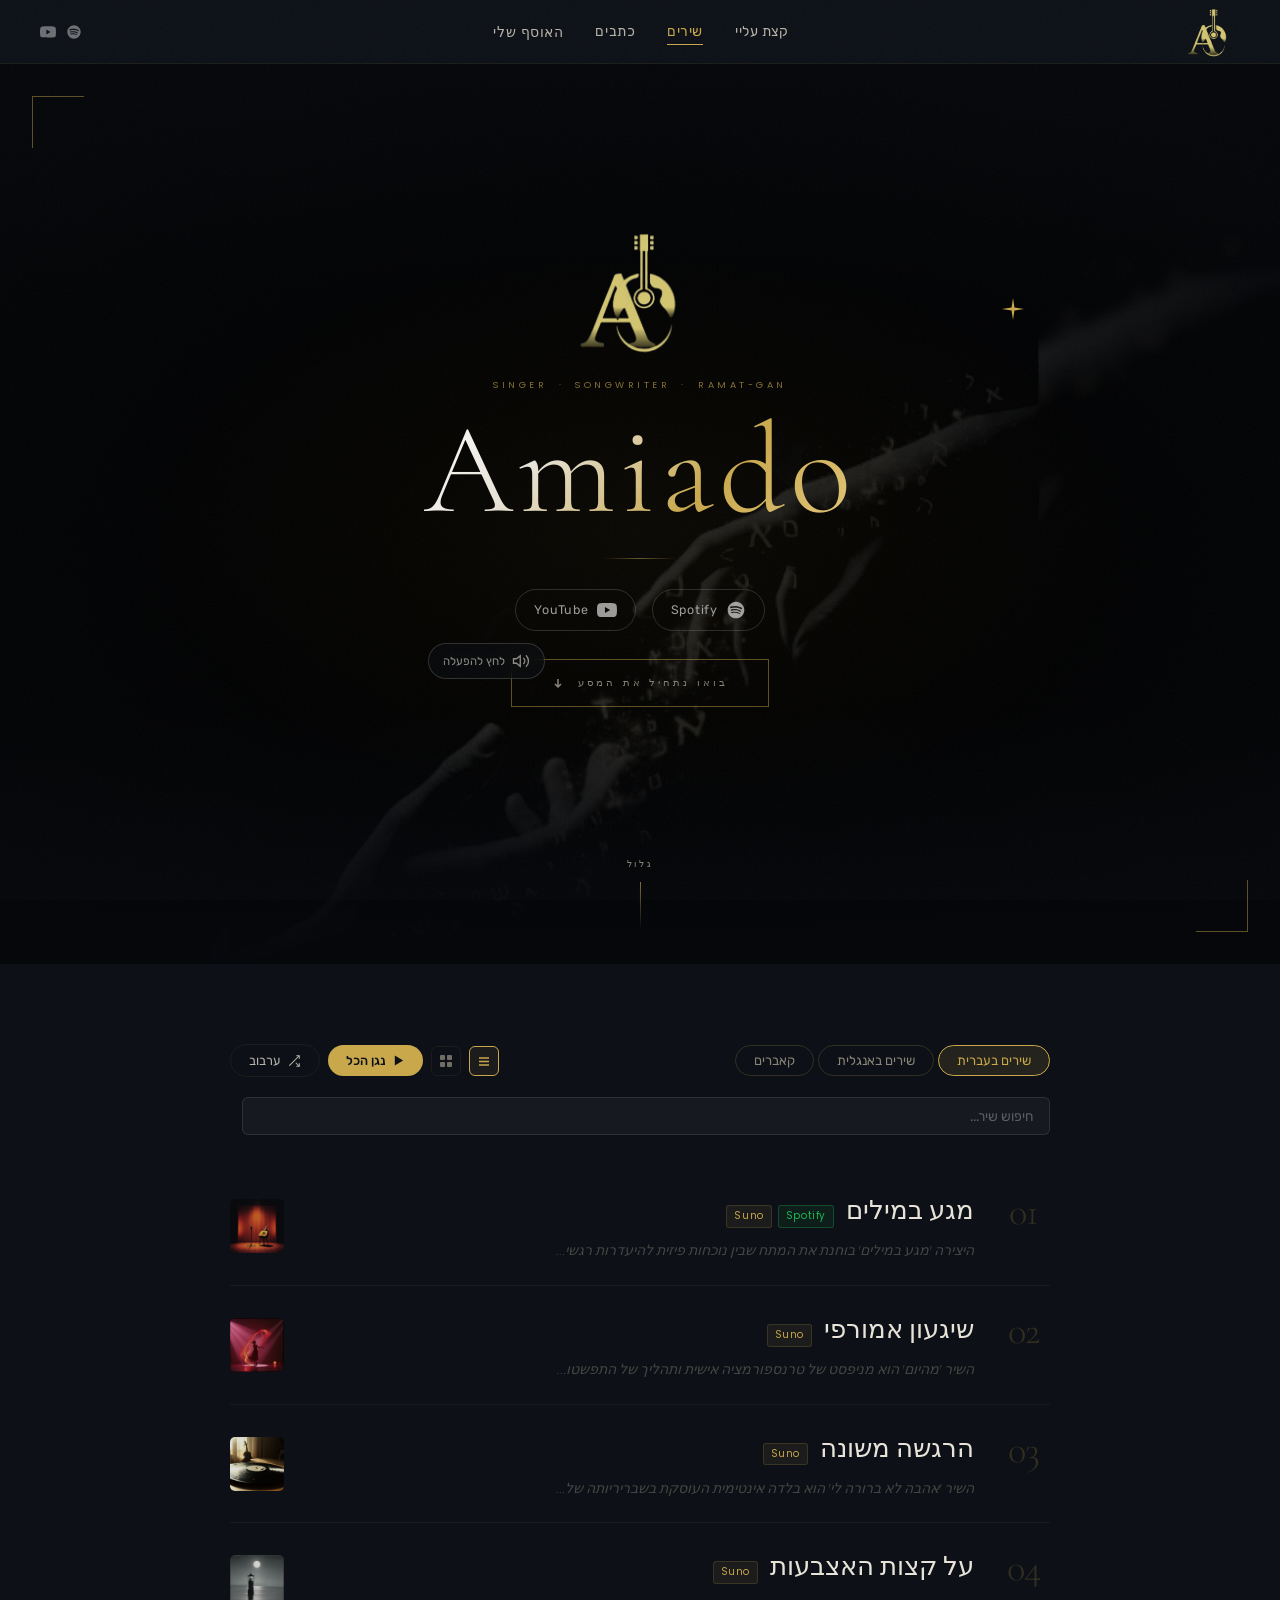
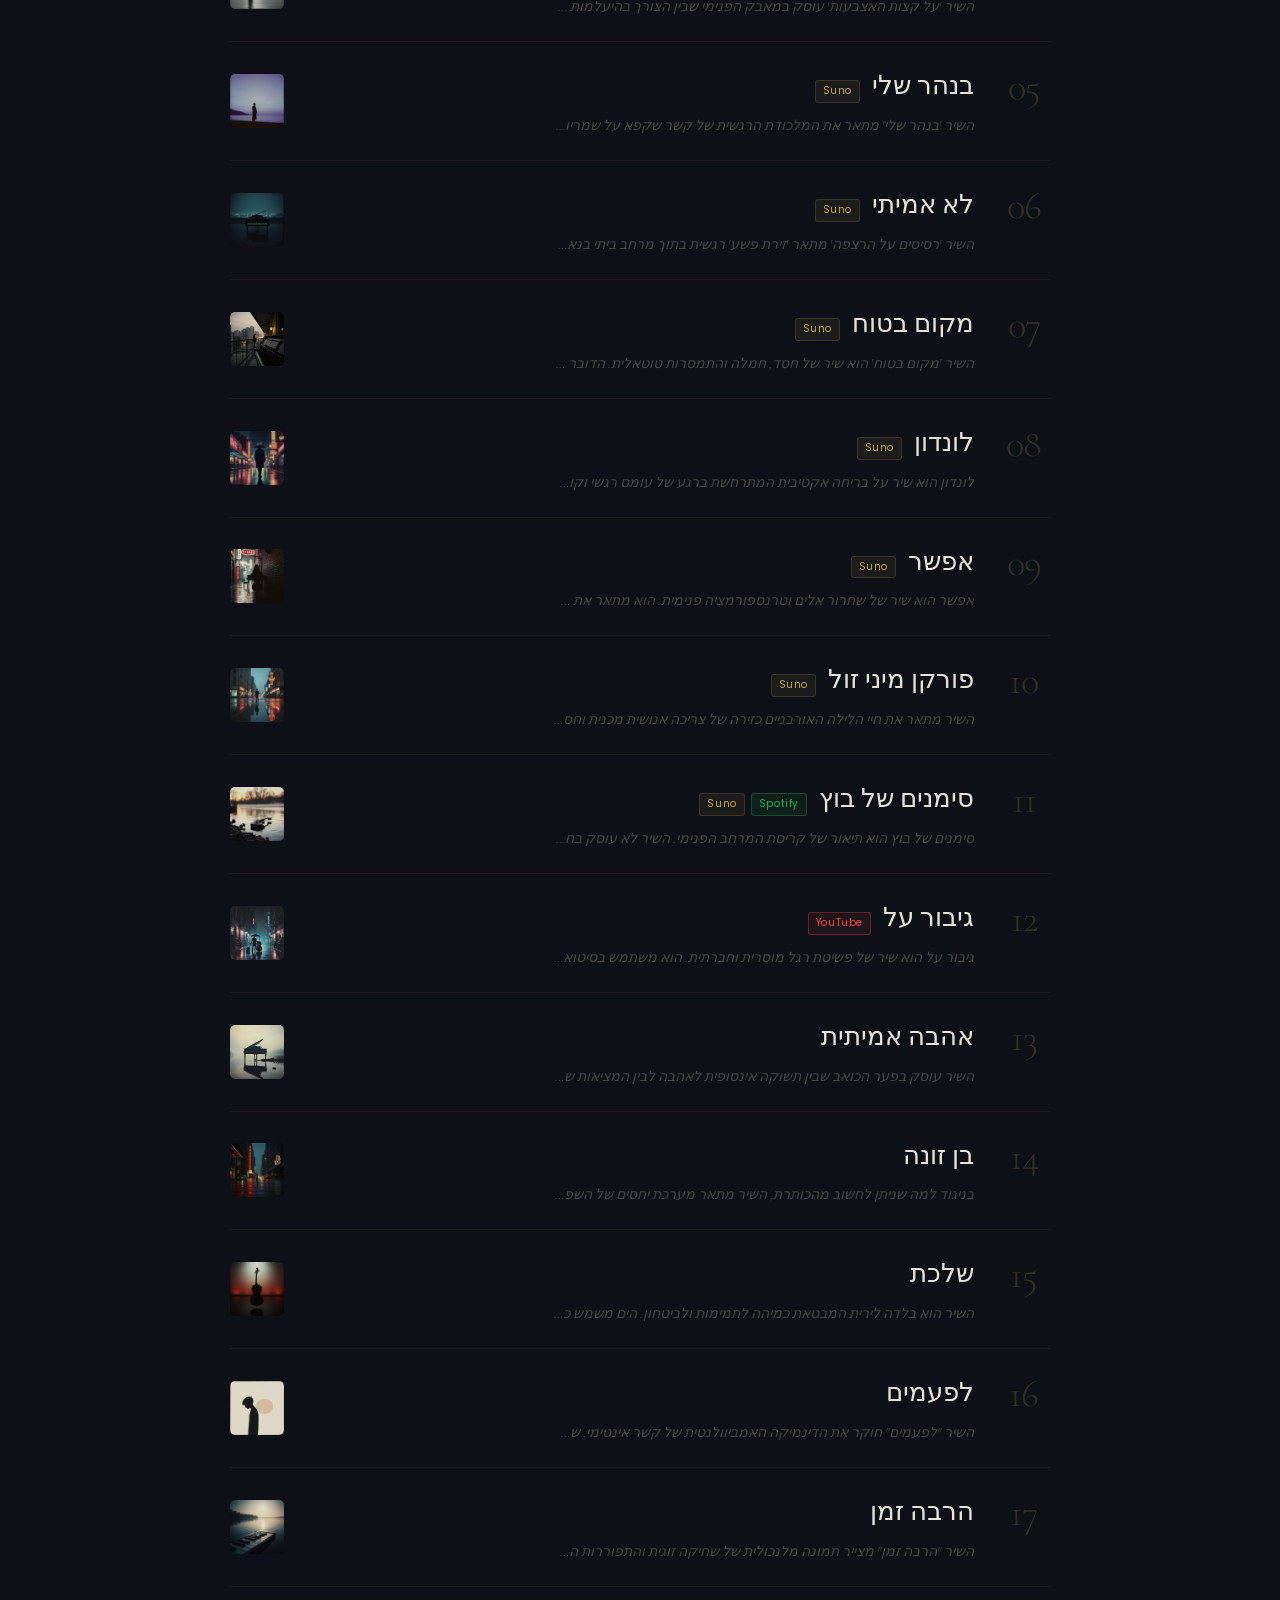
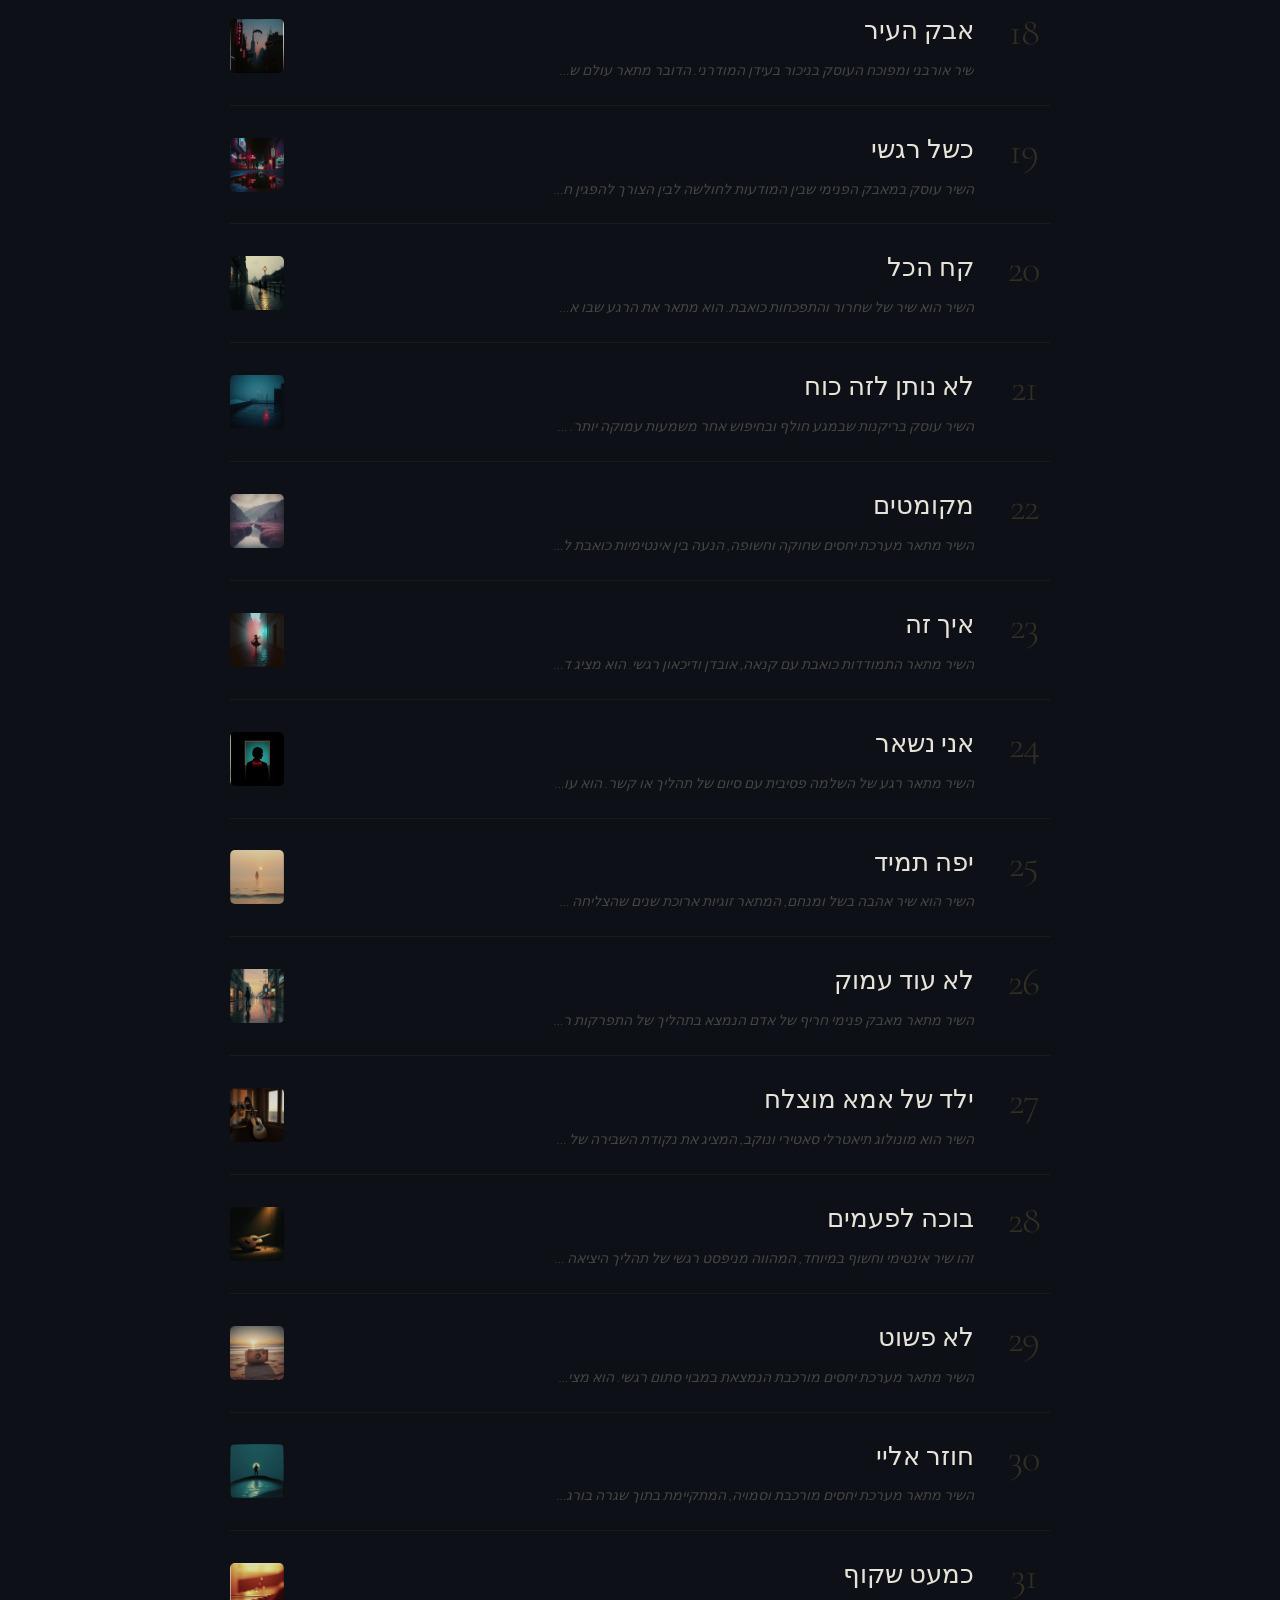
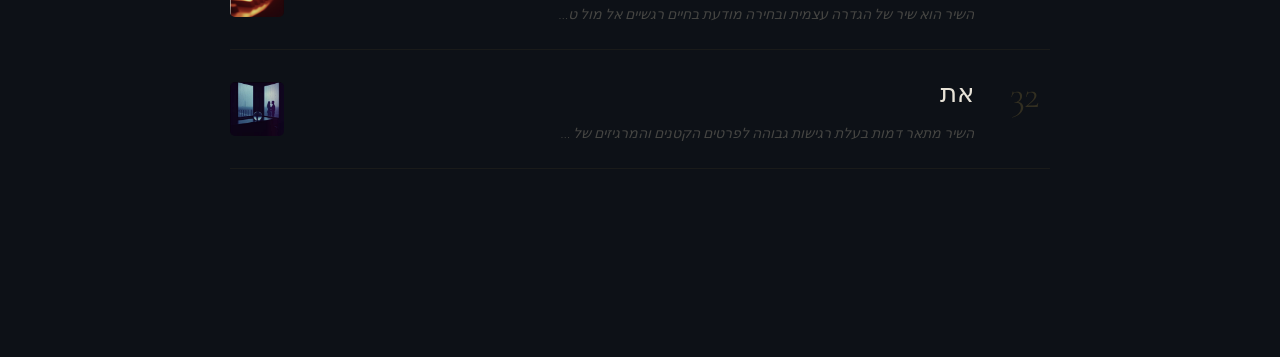
==== commit 077f0fd4: "ds" ====
--- a/index.html
+++ b/index.html
@@ -31,7 +31,7 @@
     <a href="#/" class="nav-logo"><img src="aologo.svg" alt="amiado" class="nav-logo-img"></a>
     <div class="nav-links">
       <a href="#/bio" class="nav-link" data-route="bio">קצת עליי</a>
-      <a href="#/" class="nav-link" data-route="home">שירים</a>
+      <a href="#/songs" class="nav-link" data-route="home">שירים</a>
       <a href="#/writings" class="nav-link" data-route="writings">כתבים</a>
       <div class="nav-dropdown" id="navCollectionDropdown">
         <button class="nav-link nav-dropdown-trigger" data-route="favorites">האוסף שלי</button>
--- a/style.css
+++ b/style.css
@@ -404,6 +404,37 @@
 .entry-enter-btn svg { transition: transform 0.3s ease; }
 .entry-enter-btn:hover svg { transform: translateY(4px); }
 
+/* Entry mute button */
+.entry-mute-btn {
+  position: absolute;
+  bottom: 28px;
+  inset-inline-end: 28px;
+  display: flex;
+  align-items: center;
+  gap: 7px;
+  background: rgba(13,17,23,0.45);
+  border: 1px solid rgba(232,227,216,0.18);
+  border-radius: 20px;
+  padding: 8px 14px;
+  color: rgba(232,227,216,0.6);
+  font-family: var(--font-he);
+  font-size: 0.72rem;
+  cursor: pointer;
+  opacity: 0;
+  pointer-events: none;
+  transition: opacity 0.4s, border-color 0.2s, color 0.2s;
+  backdrop-filter: blur(8px);
+  z-index: 10;
+}
+.entry-mute-btn.vis { opacity: 1; pointer-events: auto; }
+.entry-mute-btn:hover { border-color: rgba(232,227,216,0.45); color: rgba(232,227,216,0.9); }
+.entry-mute-btn .icon-mute { display: none; }
+.entry-mute-btn.muted .icon-sound { display: none; }
+.entry-mute-btn.muted .icon-mute { display: block; }
+.entry-mute-btn.blocked .entry-mute-label::before { content: 'לחץ להפעלה'; }
+.entry-mute-btn.blocked .entry-mute-label { font-size: 0; }
+.entry-mute-btn.blocked .entry-mute-label::before { font-size: 0.72rem; }
+
 /* Scroll line at bottom */
 .entry-scroll {
   position: absolute;
@@ -527,6 +558,51 @@
   color: var(--gold);
   opacity: 0.65;
 }
+.songs-tabs {
+  display: flex;
+  gap: 4px;
+  align-items: center;
+}
+.songs-tab {
+  font-family: var(--font-he);
+  font-size: 0.82rem;
+  font-weight: 400;
+  padding: 7px 18px;
+  border-radius: 20px;
+  border: 1px solid rgba(201,168,76,0.2);
+  background: transparent;
+  color: var(--text-dim);
+  cursor: pointer;
+  transition: border-color 0.2s, color 0.2s, background 0.2s;
+  white-space: nowrap;
+}
+.songs-tab:hover {
+  border-color: rgba(201,168,76,0.5);
+  color: var(--text);
+}
+.songs-tab.active {
+  background: rgba(201,168,76,0.12);
+  border-color: var(--gold);
+  color: var(--gold);
+}
+.songs-empty-state {
+  display: flex;
+  flex-direction: column;
+  align-items: center;
+  gap: 12px;
+  padding: 64px 24px;
+  color: var(--text-dim);
+  opacity: 0.5;
+}
+.songs-empty-title {
+  font-family: var(--font-he);
+  font-size: 1.1rem;
+  color: var(--text);
+}
+.songs-empty-sub {
+  font-family: var(--font-he);
+  font-size: 0.82rem;
+}
 .songs-chapter-controls {
   display: flex;
   align-items: center;
@@ -595,7 +671,7 @@
 .songs-grid {
   display: grid;
   grid-template-columns: repeat(3, 1fr);
-  gap: 20px 8px;
+  gap: 28px 8px;
 }
 
 /* Card — same as fav-card */
@@ -773,6 +849,29 @@
   transition: color 0.2s;
 }
 .song-grid-card:hover .song-grid-card-title { color: var(--gold-b); }
+
+.track-cover {
+  flex-shrink: 0;
+  width: 54px;
+  height: 54px;
+  border-radius: 5px;
+  overflow: hidden;
+  display: block;
+  align-self: center;
+}
+.track-cover img,
+.track-cover svg {
+  width: 100%;
+  height: 100%;
+  object-fit: cover;
+  display: block;
+  filter: brightness(0.88) saturate(0.7);
+  transition: filter 0.3s;
+}
+.track-item:hover .track-cover img,
+.track-item:hover .track-cover svg {
+  filter: brightness(1) saturate(1);
+}
 
 .track-item {
   display: flex;
@@ -1109,12 +1208,14 @@
 .song-hero-top .bc-link:hover { color: var(--gold); }
 .song-hero-top .bc-sep { color: rgba(232,227,216,0.25); }
 .song-hero-top .bc-current { color: rgba(232,227,216,0.35); }
-.song-hero-nav {
+.song-hero-nav,
+.writing-hero-nav {
   display: flex;
   gap: 8px;
   flex-shrink: 0;
-}
-.song-hero-nav-btn {
+  margin-bottom: 12px;
+}
+.writing-nav-btn {
   display: inline-flex;
   align-items: center;
   gap: 7px;
@@ -1129,6 +1230,26 @@
   backdrop-filter: blur(6px);
   background: rgba(13,17,23,0.25);
 }
+.writing-nav-btn:hover {
+  border-color: var(--gold);
+  color: var(--gold);
+  background: rgba(201,168,76,0.1);
+}
+.song-hero-nav-btn {
+  display: inline-flex;
+  align-items: center;
+  gap: 7px;
+  padding: 7px 16px;
+  border: 1px solid rgba(232,227,216,0.2);
+  border-radius: 20px;
+  font-family: var(--font-he);
+  font-size: 0.78rem;
+  color: rgba(232,227,216,0.65);
+  text-decoration: none;
+  transition: border-color 0.2s, color 0.2s, background 0.2s;
+  backdrop-filter: blur(6px);
+  background: rgba(13,17,23,0.25);
+}
 .song-hero-nav-btn:hover {
   border-color: var(--gold);
   color: var(--gold);
@@ -1261,6 +1382,30 @@
   border-radius: 8px;
   padding: 20px;
   margin-bottom: 24px;
+}
+.sidebar-coming-soon {
+  background: var(--bg-card);
+  border: 1px solid var(--border-s);
+  border-radius: 8px;
+  padding: 28px 20px;
+  margin-bottom: 24px;
+  display: flex;
+  flex-direction: column;
+  align-items: center;
+  gap: 10px;
+  color: var(--text-dim);
+  opacity: 0.7;
+}
+.coming-soon-text {
+  font-family: var(--font-he);
+  font-size: 0.95rem;
+  color: var(--text);
+}
+.coming-soon-sub {
+  font-family: var(--font-en);
+  font-size: 0.75rem;
+  letter-spacing: 0.05em;
+  color: var(--text-dim);
 }
 
 .sidebar-player-title {
@@ -2322,6 +2467,7 @@
   .songs-section { padding: 0 20px 60px; }
 
   .track-actions { opacity: 1; }
+  .song-grid-fav-btn { opacity: 1; }
 
   .song-hero { height: 58vh; }
   .song-hero-meta { padding: 16px 24px 36px; }
@@ -2419,7 +2565,7 @@
 .fav-grid {
   display: grid;
   grid-template-columns: repeat(3, 1fr);
-  gap: 8px;
+  gap: 20px 8px;
 }
 
 .fav-card {
@@ -2762,6 +2908,7 @@
   .songs-grid { grid-template-columns: repeat(2, 1fr) !important; gap: 6px; }
   .song-grid-card { height: 220px; }
   .song-grid-fav-btn { opacity: 1; }
+  .song-grid-card-panel { transform: translateY(0); }
   .song-grid-card-panel-title { white-space: normal; line-height: 1.35; font-size: 0.88rem; }
   .track-item { gap: 12px; padding: 20px 0; }
   .track-num { width: 36px; font-size: 1rem; }
@@ -2775,6 +2922,7 @@
   /* Song detail */
   .song-hero { height: 52vh; min-height: 300px; }
   .song-hero-meta { padding: 12px 16px 28px; }
+  .song-hero-nav-btn { padding: 10px 14px; min-height: 44px; font-size: 0.72rem; }
   .song-hero-title { font-size: clamp(1.8rem, 6vw, 3rem); }
   .song-content { padding: 28px 16px 70px; }
   .song-body { gap: 16px; }
@@ -2807,12 +2955,15 @@
   .fav-page-title { font-size: clamp(1.8rem, 7vw, 3rem); }
   .fav-grid { grid-template-columns: 1fr 1fr; gap: 6px; }
   .fav-card { height: 180px; }
+  .fav-card-panel { transform: translateY(0); }
   .pl-grid { grid-template-columns: 1fr 1fr; gap: 6px; }
   .pl-card { height: 160px; }
   .pl-card-name { font-size: 0.78rem; }
 
-  /* Player — moves to top on mobile */
-  .player:not(.hidden) { bottom: auto; top: 0; border-top: none; border-bottom: 1px solid var(--border-s); }
+  /* Player — moves to just below nav on mobile */
+  .player:not(.hidden) { bottom: auto; top: var(--nav-h); border-top: none; border-bottom: 1px solid var(--border-s); }
+  body:has(#player:not(.hidden)) #app { padding-top: calc(var(--nav-h) + var(--player-h)); }
+  body:has(#player:not(.hidden)) { padding-bottom: 0; }
   .player-inner { padding: 0 10px; gap: 8px; grid-template-columns: 1fr auto; }
   .player-progress-wrap { display: none; }
   .player-cover-sm { width: 36px; height: 36px; }
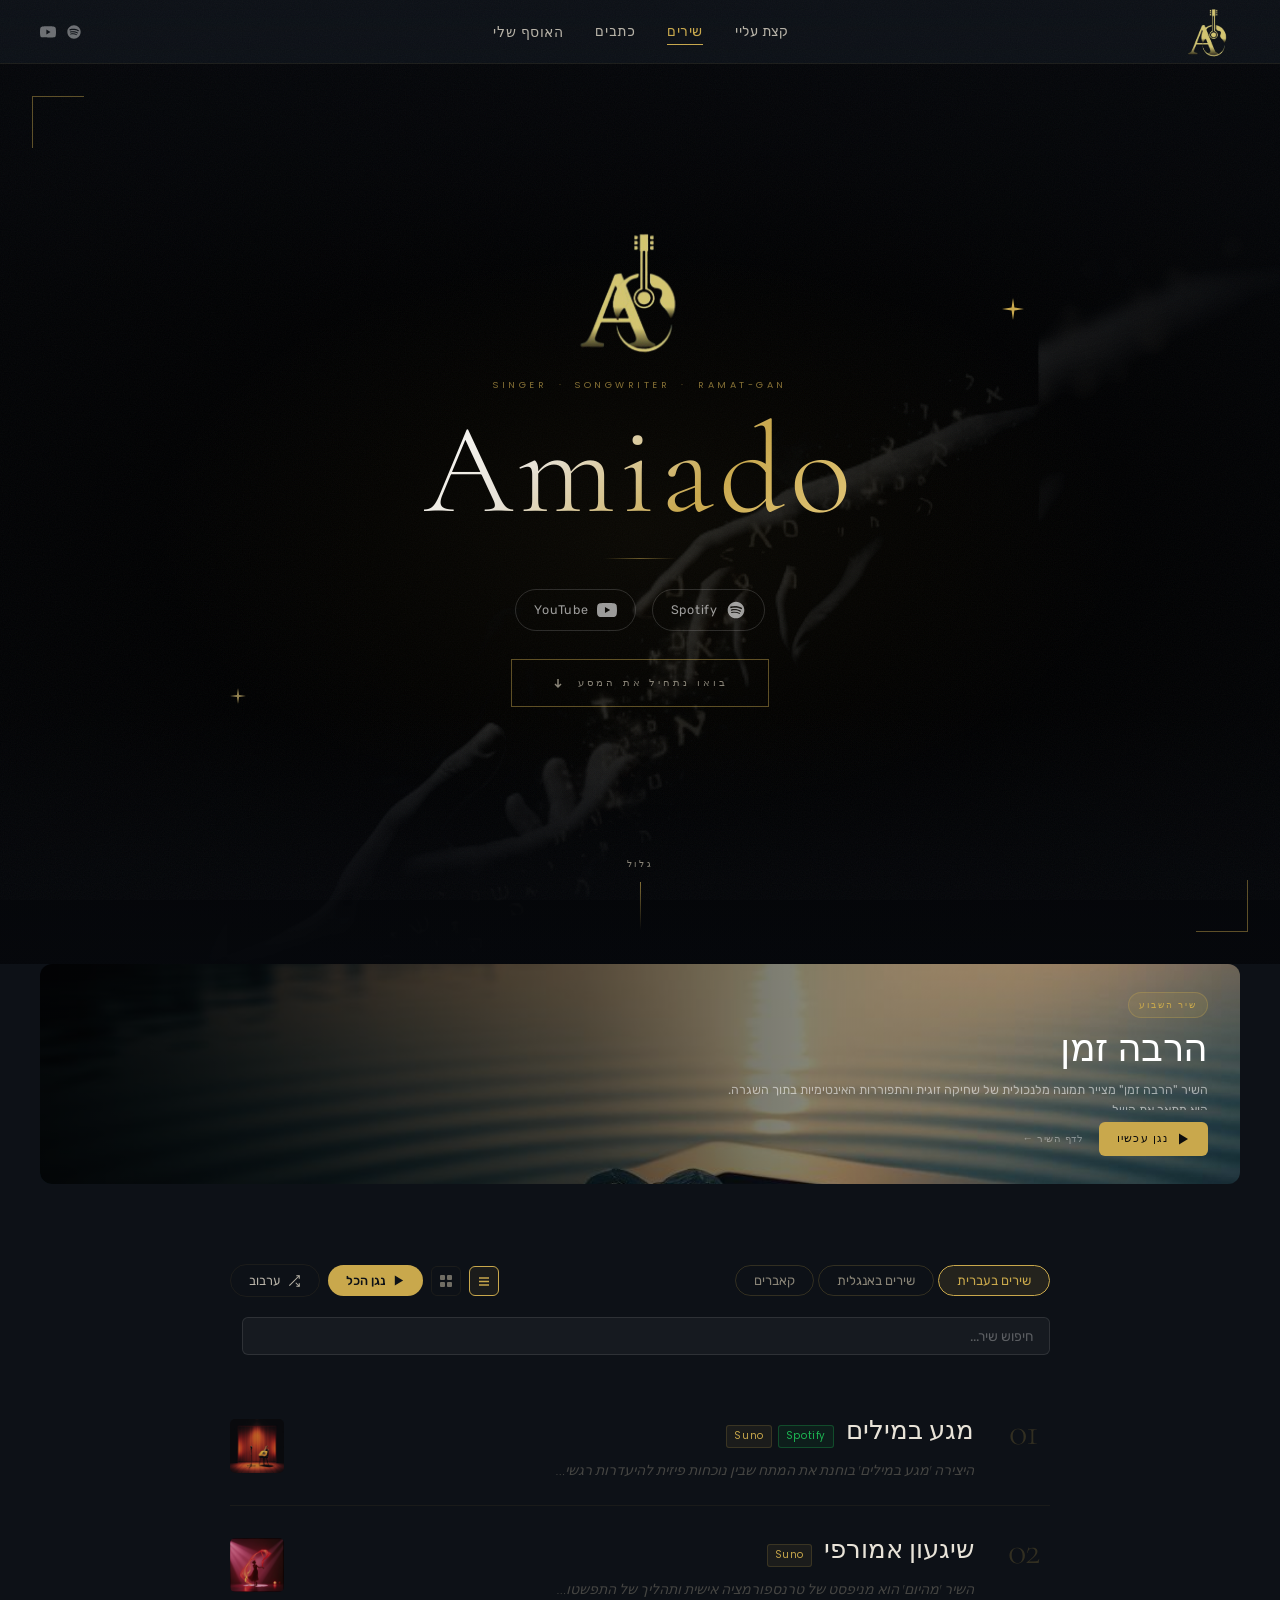
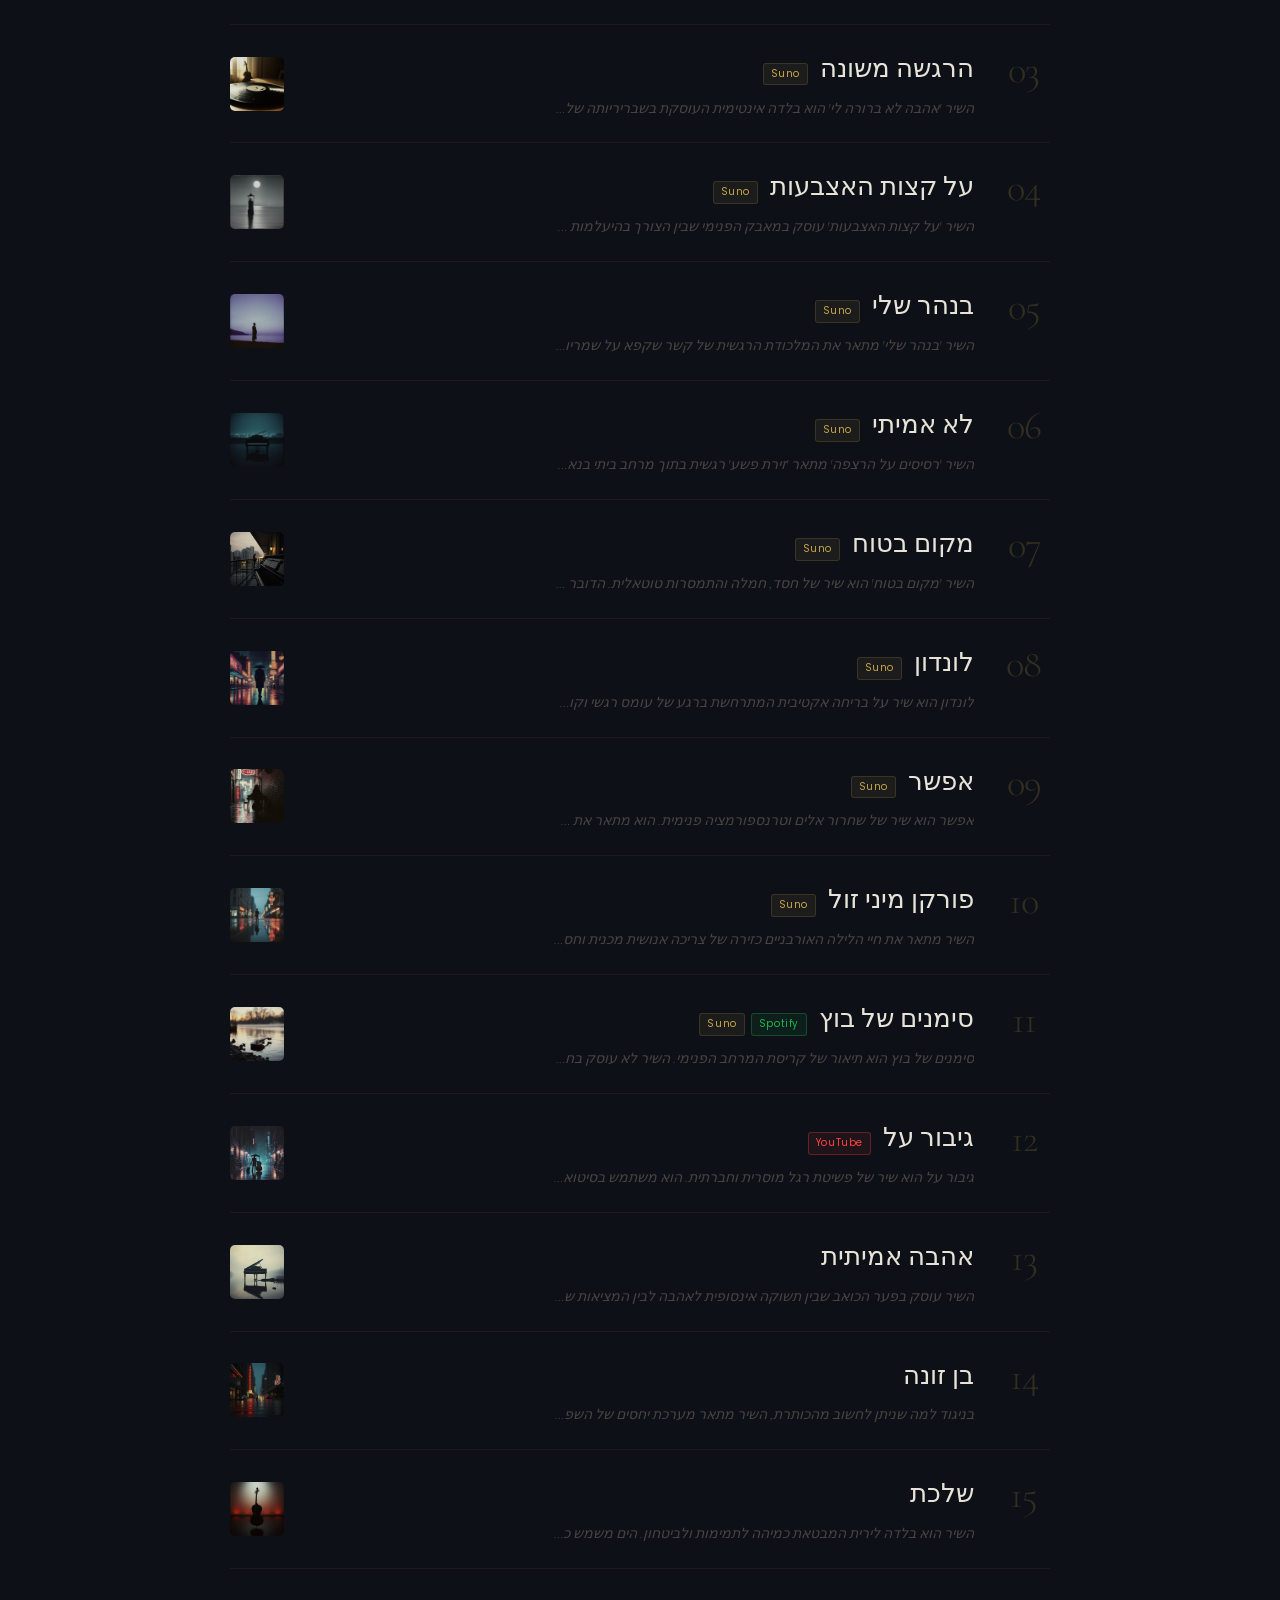
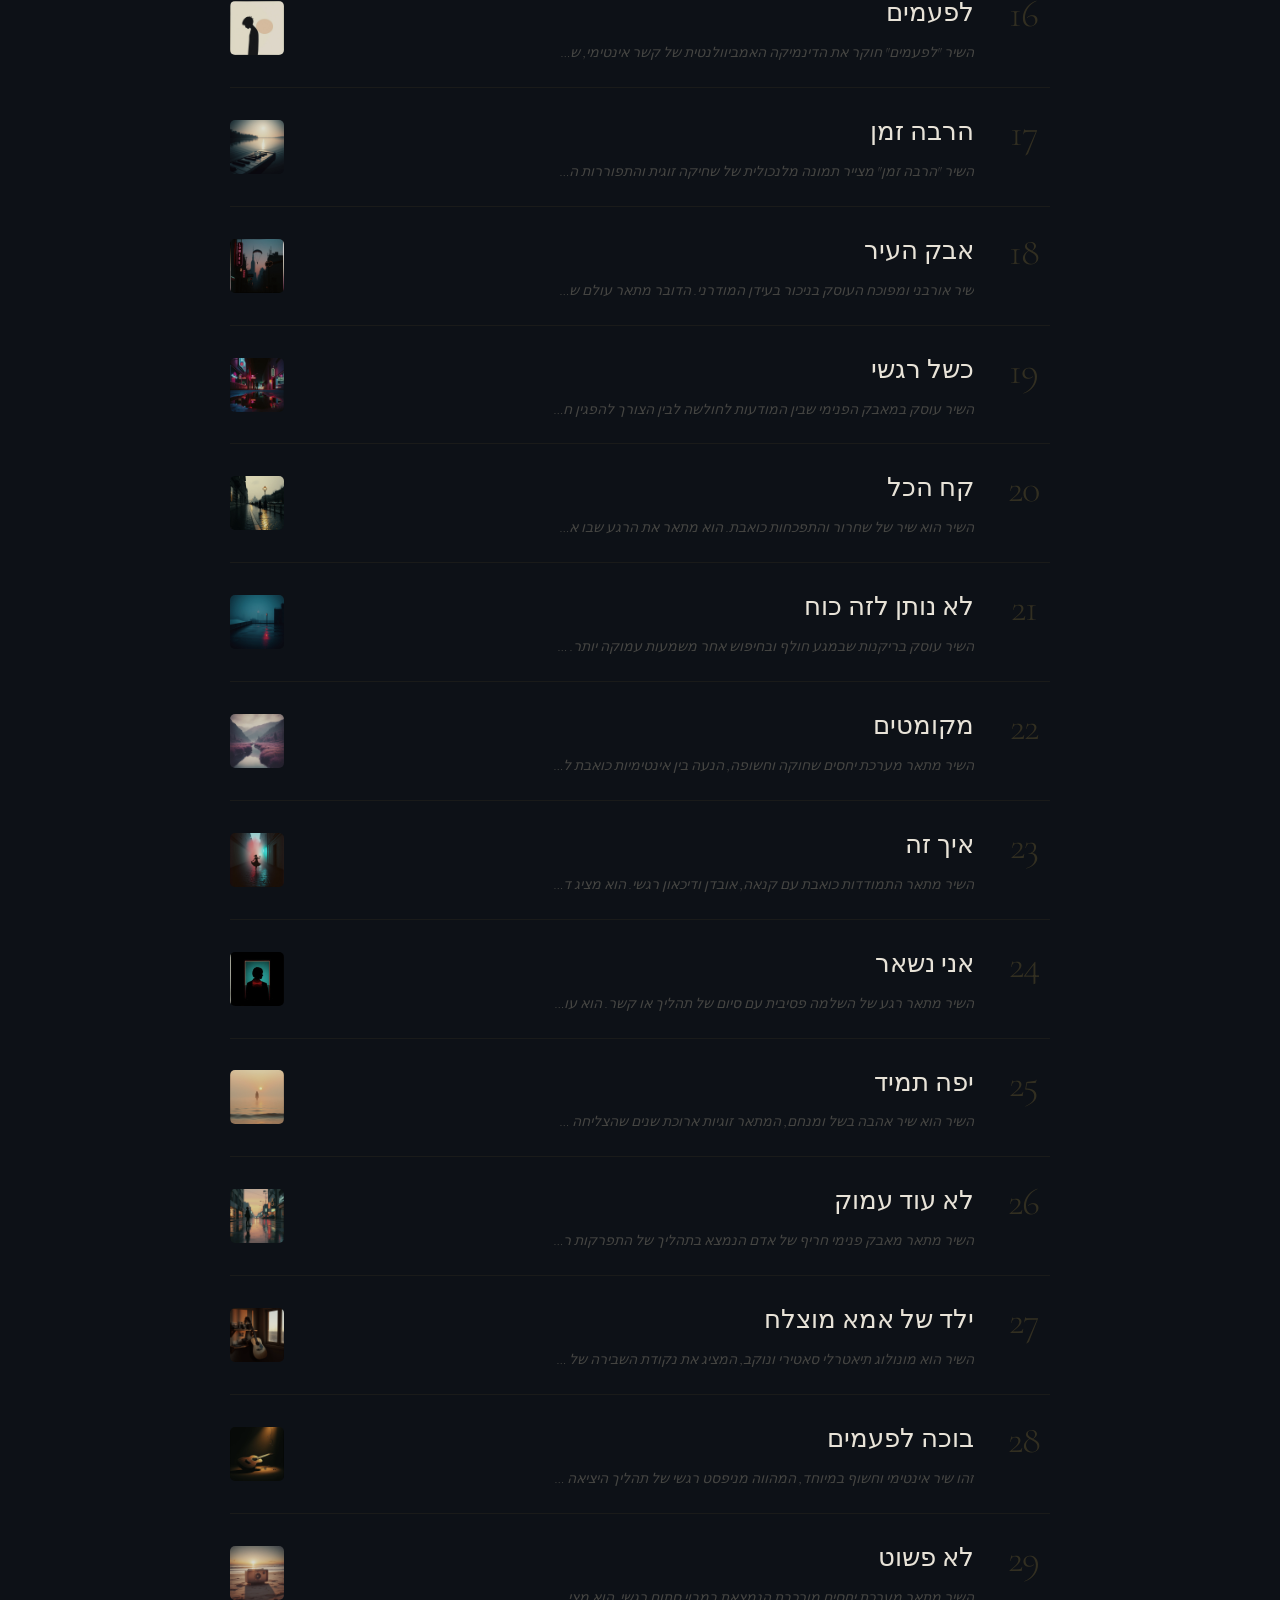
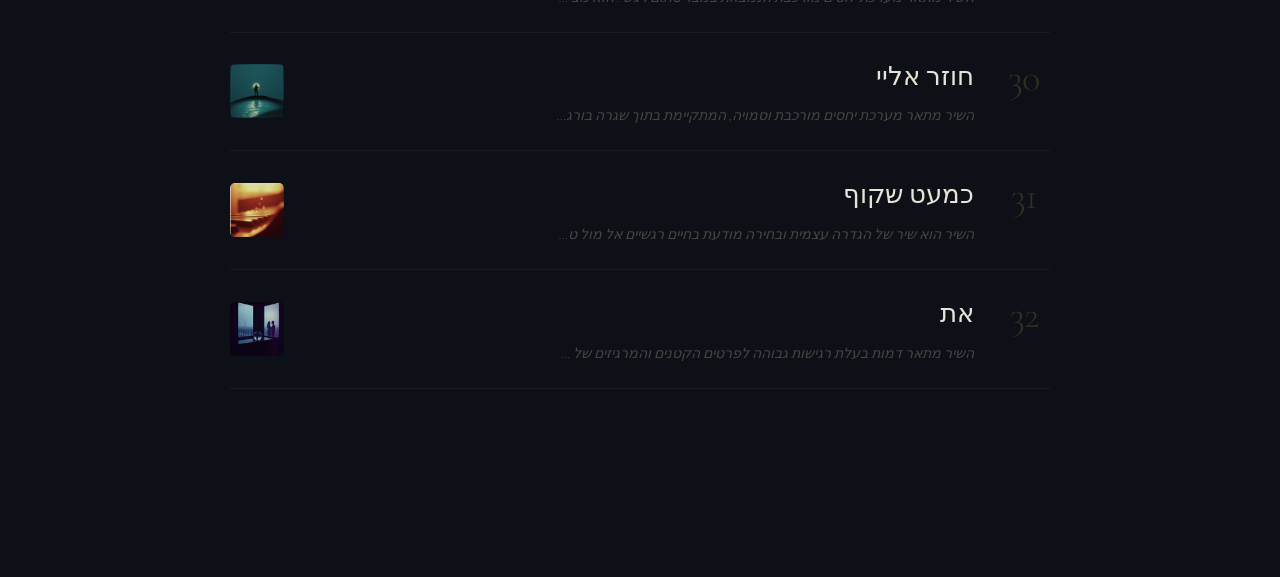
==== commit 8e9563e6: "Fix: load app.js and style.css from amiado/ directory Root index.html was loading old root app.js in" ====
--- a/index.html
+++ b/index.html
@@ -22,7 +22,7 @@
   <link rel="preconnect" href="https://fonts.googleapis.com">
   <link rel="preconnect" href="https://fonts.gstatic.com" crossorigin>
   <link href="https://fonts.googleapis.com/css2?family=Cormorant+Garamond:ital,wght@0,300;0,400;0,600;1,300;1,400&family=Poppins:wght@300;400;500&family=Rubik:wght@300;400;500;700&display=swap" rel="stylesheet">
-  <link rel="stylesheet" href="style.css">
+  <link rel="stylesheet" href="amiado/style.css?v=20260319">
 </head>
 <body>
   <div class="grain" aria-hidden="true"></div>
@@ -94,7 +94,7 @@
 
   <audio id="audioEl" preload="metadata"></audio>
 
-  <script src="app.js"></script>
+  <script src="amiado/app.js?v=20260319"></script>
   <script>
     if ('serviceWorker' in navigator) {
       window.addEventListener('load', () => {
--- a/amiado/style.css
+++ b/amiado/style.css
@@ -0,0 +1,3504 @@
+/* ══════════════════════════════════════════
+   amiado — design system
+   dark editorial · gold accent · RTL Hebrew
+══════════════════════════════════════════ */
+
+:root {
+  --bg:        #0d1117;
+  --bg-mid:    #131824;
+  --bg-card:   #161d2e;
+  --bg-card-h: #1b2338;
+  --gold:      #c9a84c;
+  --gold-b:    #e4c87a;
+  --gold-dim:  rgba(201,168,76,0.12);
+  --gold-glow: rgba(201,168,76,0.08);
+  --text:      #e8e3d8;
+  --text-dim:  #8a8578;
+  --text-mid:  #b8b3a8;
+  --border:    rgba(201,168,76,0.18);
+  --border-s:  rgba(201,168,76,0.08);
+  --player-h:  72px;
+  --nav-h:     64px;
+  --font-he:   'Rubik', sans-serif;
+  --font-en:   'Poppins', sans-serif;
+  --font-d:    'Cormorant Garamond', serif;
+  --ease:      cubic-bezier(0.25,0.46,0.45,0.94);
+  --ease-out:  cubic-bezier(0.16,1,0.3,1);
+}
+
+*, *::before, *::after { box-sizing: border-box; margin: 0; padding: 0; }
+
+html {
+  font-size: 16px;
+  scroll-behavior: smooth;
+}
+
+body {
+  background: var(--bg);
+  color: var(--text);
+  font-family: var(--font-he);
+  line-height: 1.7;
+  min-height: 100vh;
+  overflow-x: hidden;
+  padding-bottom: calc(var(--player-h) + 16px);
+}
+
+/* ── Grain overlay ── */
+.grain {
+  position: fixed;
+  inset: 0;
+  pointer-events: none;
+  z-index: 9998;
+  opacity: 0.038;
+  background-image: url("data:image/svg+xml,%3Csvg viewBox='0 0 256 256' xmlns='http://www.w3.org/2000/svg'%3E%3Cfilter id='n'%3E%3CfeTurbulence type='fractalNoise' baseFrequency='0.85' numOctaves='4' stitchTiles='stitch'/%3E%3C/filter%3E%3Crect width='100%25' height='100%25' filter='url(%23n)'/%3E%3C/svg%3E");
+  background-size: 256px 256px;
+}
+
+/* ══════════════════════════════════════════
+   NAVIGATION
+══════════════════════════════════════════ */
+#nav {
+  position: fixed;
+  top: 0; inset-inline-start: 0; inset-inline-end: 0;
+  height: var(--nav-h);
+  display: flex;
+  align-items: center;
+  justify-content: space-between;
+  padding: 0 40px;
+  background: linear-gradient(to bottom, rgba(13,17,23,0.98) 0%, rgba(13,17,23,0.85) 100%);
+  backdrop-filter: blur(12px);
+  border-bottom: 1px solid var(--border-s);
+  z-index: 100;
+}
+
+.nav-logo {
+  font-family: var(--font-d);
+  font-size: 1.6rem;
+  font-weight: 400;
+  font-style: italic;
+  color: var(--gold);
+  text-decoration: none;
+  letter-spacing: 0.04em;
+  transition: opacity 0.2s;
+}
+.nav-logo:hover { opacity: 0.75; }
+.nav-socials { display: flex; align-items: center; gap: 10px; margin-right: 16px; }
+.nav-social-link { color: rgba(255,255,255,0.4); transition: color 0.2s; display: flex; }
+.nav-social-link:hover { color: rgba(255,255,255,0.9); }
+.nav-logo-img { height: 56px; width: auto; display: block; }
+
+.nav-links {
+  display: flex;
+  gap: 32px;
+  align-items: center;
+}
+
+.nav-link {
+  font-size: 0.875rem;
+  font-weight: 400;
+  color: var(--text-mid);
+  text-decoration: none;
+  letter-spacing: 0.04em;
+  transition: color 0.2s;
+  position: relative;
+}
+.nav-link::after {
+  content: '';
+  position: absolute;
+  bottom: -2px; inset-inline-start: 0; inset-inline-end: 0;
+  height: 1px;
+  background: var(--gold);
+  transform: scaleX(0);
+  transform-origin: start;
+  transition: transform 0.25s var(--ease);
+}
+.nav-link:hover, .nav-link.active { color: var(--gold); }
+.nav-link:hover::after, .nav-link.active::after { transform: scaleX(1); }
+
+/* Nav dropdown */
+.nav-dropdown {
+  position: relative;
+}
+.nav-dropdown-trigger {
+  background: none;
+  border: none;
+  cursor: pointer;
+  padding: 0;
+}
+.nav-dropdown-menu {
+  position: absolute;
+  top: calc(100% + 10px);
+  right: 0;
+  background: var(--bg-card);
+  border: 1px solid var(--border-s);
+  border-radius: 8px;
+  padding: 6px 0;
+  min-width: 130px;
+  opacity: 0;
+  pointer-events: none;
+  transform: translateY(-6px);
+  transition: opacity 0.18s, transform 0.18s;
+  z-index: 400;
+  box-shadow: 0 8px 24px rgba(0,0,0,0.4);
+}
+.nav-dropdown.open .nav-dropdown-menu {
+  opacity: 1;
+  pointer-events: auto;
+  transform: translateY(0);
+}
+.nav-dropdown-item {
+  display: block;
+  padding: 9px 16px;
+  font-size: 0.82rem;
+  color: var(--text-mid);
+  text-decoration: none;
+  letter-spacing: 0.04em;
+  transition: color 0.15s, background 0.15s;
+}
+.nav-dropdown-item:hover { color: var(--gold); background: rgba(201,168,76,0.06); }
+
+/* ══════════════════════════════════════════
+   MAIN CONTENT
+══════════════════════════════════════════ */
+#app {
+  padding-top: var(--nav-h);
+  min-height: calc(100vh - var(--nav-h));
+}
+
+/* ── Page transitions ── */
+.page-enter {
+  animation: fadeUp 0.45s var(--ease-out) both;
+}
+@keyframes fadeUp {
+  from { opacity: 0; transform: translateY(18px); }
+  to   { opacity: 1; transform: translateY(0); }
+}
+
+/* ── Scroll reveal ── */
+.scroll-reveal {
+  opacity: 0;
+  transform: translateY(22px);
+  transition: opacity 0.55s var(--ease-out), transform 0.55s var(--ease-out);
+}
+.scroll-reveal.scroll-visible {
+  opacity: 1;
+  transform: translateY(0);
+}
+/* Lighter reveal for inline text elements */
+.writing-page-body .scroll-reveal,
+.writing-stanza.scroll-reveal {
+  transform: translateY(12px);
+  transition-duration: 0.45s;
+}
+
+/* ══════════════════════════════════════════
+   HOME PAGE
+══════════════════════════════════════════ */
+
+/* Hero (legacy — kept for compatibility) */
+.hero {
+  padding: 80px 40px 64px;
+  text-align: center;
+  position: relative;
+  overflow: hidden;
+}
+
+/* ══════════════════════════════════════════
+   ENTRY SCREEN — full-bleed photo hero
+══════════════════════════════════════════ */
+.entry-screen {
+  position: relative;
+  height: 100vh;
+  min-height: 600px;
+  display: flex;
+  align-items: center;
+  justify-content: center;
+  overflow: hidden;
+}
+
+/* Photo background */
+.entry-bg {
+  position: absolute;
+  inset: 0;
+  background-image: url('img2.jpg');
+  background-size: cover;
+  background-position: center 20%;
+  filter: brightness(0.2) contrast(1.15) saturate(0.25);
+  transform: scale(1.06);
+  transition: transform 9s cubic-bezier(0.25, 0.46, 0.45, 0.94);
+  will-change: transform;
+}
+.entry-bg.loaded { transform: scale(1); }
+
+/* Layered vignette overlays */
+.entry-screen::before {
+  content: '';
+  position: absolute;
+  inset: 0;
+  background:
+    radial-gradient(ellipse 85% 75% at 50% 55%, transparent 25%, rgba(6,8,12,0.65) 80%),
+    linear-gradient(to bottom, rgba(6,8,12,0.55) 0%, transparent 25%, transparent 72%, rgba(6,8,12,0.9) 100%);
+  pointer-events: none;
+  z-index: 1;
+}
+
+/* Gold haze at center */
+.entry-screen::after {
+  content: '';
+  position: absolute;
+  inset: 0;
+  background: radial-gradient(ellipse 55% 45% at 50% 52%, rgba(201,168,76,0.05) 0%, transparent 70%);
+  pointer-events: none;
+  z-index: 1;
+}
+
+/* Corner frame decorations */
+.entry-corner {
+  position: absolute;
+  width: 52px;
+  height: 52px;
+  z-index: 3;
+  opacity: 0;
+  transition: opacity 1.4s ease;
+}
+.entry-corner.vis { opacity: 0.45; }
+.entry-corner--tl {
+  top: 32px;
+  inset-inline-end: 32px;
+  border-top: 1px solid var(--gold);
+  border-inline-end: 1px solid var(--gold);
+}
+.entry-corner--br {
+  bottom: 32px;
+  inset-inline-start: 32px;
+  border-bottom: 1px solid var(--gold);
+  border-inline-start: 1px solid var(--gold);
+}
+
+/* Content block */
+.entry-content {
+  position: relative;
+  z-index: 2;
+  text-align: center;
+  display: flex;
+  flex-direction: column;
+  align-items: center;
+  padding: 0 24px;
+  margin-bottom: 100px;
+}
+.entry-hero-logo {
+  width: 140px;
+  height: auto;
+  margin-bottom: 16px;
+  opacity: 0;
+  transform: translateY(-8px);
+  transition: opacity 0.9s ease, transform 0.9s ease;
+}
+.entry-hero-logo.vis { opacity: 1; transform: translateY(0); }
+
+.entry-eyebrow {
+  font-family: var(--font-en);
+  font-size: 0.58rem;
+  letter-spacing: 0.38em;
+  text-transform: uppercase;
+  color: var(--gold);
+  opacity: 0;
+  transform: translateY(10px);
+  transition: opacity 0.9s ease, transform 0.9s ease;
+  margin-bottom: 20px;
+}
+.entry-eyebrow.vis { opacity: 0.65; transform: translateY(0); }
+
+.entry-name {
+  font-family: var(--font-d);
+  font-size: clamp(3.2rem, 11vw, 8rem);
+  font-weight: 300;
+  line-height: 0.9;
+  letter-spacing: 0.04em;
+  background: linear-gradient(135deg, #ffffff 0%, #e8e3d8 30%, #c9a84c 65%, #e4c87a 100%);
+  -webkit-background-clip: text;
+  -webkit-text-fill-color: transparent;
+  background-clip: text;
+  opacity: 0;
+  transform: translateY(22px);
+  transition: opacity 1.3s ease, transform 1.3s ease;
+}
+.entry-name.vis { opacity: 1; transform: translateY(0); }
+.entry-name em { font-style: italic; }
+
+.entry-tagline {
+  font-family: var(--font-d);
+  font-size: clamp(1rem, 2.4vw, 1.55rem);
+  font-style: italic;
+  font-weight: 300;
+  color: var(--text-mid);
+  margin-top: 18px;
+  opacity: 0;
+  transform: translateY(10px);
+  transition: opacity 1.1s ease, transform 1.1s ease;
+  max-width: 500px;
+  line-height: 1.85;
+}
+.entry-tagline.vis { opacity: 0.7; transform: translateY(0); }
+
+.entry-divider {
+  width: 0;
+  height: 1px;
+  background: linear-gradient(90deg, transparent, var(--gold), transparent);
+  margin: 30px 0;
+  opacity: 0;
+  transition: width 1s ease, opacity 0.8s ease;
+}
+.entry-divider.vis { width: 72px; opacity: 0.5; }
+
+.entry-socials {
+  display: flex;
+  gap: 16px;
+  justify-content: center;
+  margin-bottom: 28px;
+  opacity: 0;
+  transform: translateY(10px);
+  transition: opacity 0.8s ease 0.4s, transform 0.8s ease 0.4s;
+}
+.entry-socials.vis { opacity: 1; transform: translateY(0); }
+.entry-social-link {
+  display: flex;
+  align-items: center;
+  gap: 8px;
+  padding: 9px 18px;
+  border: 1px solid rgba(255,255,255,0.15);
+  border-radius: 24px;
+  color: rgba(255,255,255,0.6);
+  text-decoration: none;
+  font-size: 0.78rem;
+  letter-spacing: 0.06em;
+  transition: border-color 0.25s, color 0.25s, background 0.25s;
+}
+.entry-social-link:hover { background: rgba(255,255,255,0.05); color: #fff; border-color: rgba(255,255,255,0.3); }
+.entry-social-link--spotify:hover { border-color: #1db954; color: #1db954; }
+.entry-social-link--youtube:hover { border-color: #ff0000; color: #ff0000; }
+
+.entry-enter-btn {
+  display: inline-flex;
+  align-items: center;
+  gap: 14px;
+  padding: 15px 40px;
+  border: 1px solid rgba(201,168,76,0.45);
+  font-family: var(--font-en);
+  font-size: 0.65rem;
+  letter-spacing: 0.3em;
+  text-transform: uppercase;
+  color: var(--text-dim);
+  background: transparent;
+  cursor: pointer;
+  opacity: 0;
+  transform: translateY(10px);
+  transition: opacity 0.9s ease, transform 0.9s ease, border-color 0.3s, color 0.3s, background 0.3s;
+}
+.entry-enter-btn.vis { opacity: 1; transform: translateY(0); }
+.entry-enter-btn:hover {
+  border-color: var(--gold);
+  color: var(--gold);
+  background: rgba(201,168,76,0.05);
+}
+.entry-enter-btn svg { transition: transform 0.3s ease; }
+.entry-enter-btn:hover svg { transform: translateY(4px); }
+
+
+/* Scroll line at bottom */
+.entry-scroll {
+  position: absolute;
+  bottom: 34px;
+  left: 50%;
+  transform: translateX(-50%);
+  z-index: 3;
+  display: flex;
+  flex-direction: column;
+  align-items: center;
+  gap: 10px;
+  cursor: pointer;
+  opacity: 0;
+  transition: opacity 1.2s ease;
+}
+.entry-scroll.vis { opacity: 1; }
+.entry-scroll-label {
+  font-family: var(--font-en);
+  font-size: 0.56rem;
+  letter-spacing: 0.28em;
+  text-transform: uppercase;
+  color: var(--text-dim);
+}
+.entry-scroll-line {
+  width: 1px;
+  height: 48px;
+  background: linear-gradient(to bottom, rgba(201,168,76,0.65), transparent);
+  animation: scrollPulse 2.4s ease-in-out infinite;
+}
+@keyframes scrollPulse {
+  0%, 100% { opacity: 0.3; transform: scaleY(0.6); transform-origin: top; }
+  55% { opacity: 1; transform: scaleY(1); transform-origin: top; }
+}
+
+/* ── Social buttons ── */
+.social-btn {
+  display: inline-flex;
+  align-items: center;
+  gap: 8px;
+  padding: 7px 18px;
+  border: 1px solid var(--border);
+  border-radius: 40px;
+  font-family: var(--font-en);
+  font-size: 0.75rem;
+  font-weight: 400;
+  letter-spacing: 0.06em;
+  color: var(--text-mid);
+  text-decoration: none;
+  transition: all 0.22s var(--ease);
+  background: transparent;
+}
+.social-btn:hover {
+  border-color: var(--gold);
+  color: var(--gold);
+  background: var(--gold-glow);
+}
+
+/* Sparkle accents */
+.sparkle {
+  position: absolute;
+  z-index: 3;
+  opacity: 0;
+  transition: opacity 0.8s ease;
+  pointer-events: none;
+}
+.sparkle.vis { opacity: 1; }
+.sparkle svg {
+  animation: sparkleSpin 4.5s ease-in-out infinite;
+  transform-origin: center;
+}
+.sparkle:nth-child(2) svg { animation-delay: -1.3s; animation-duration: 3.5s; }
+.sparkle:nth-child(3) svg { animation-delay: -2.8s; animation-duration: 5.2s; }
+@keyframes sparkleSpin {
+  0%, 100% { transform: rotate(0deg) scale(1);    opacity: 0.5; }
+  25%       { transform: rotate(18deg) scale(1.1); opacity: 0.9; }
+  50%       { transform: rotate(0deg) scale(0.88); opacity: 0.55; }
+  75%       { transform: rotate(-14deg) scale(1.04); opacity: 0.85; }
+}
+
+/* Divider */
+.section-divider {
+  display: flex;
+  align-items: center;
+  gap: 20px;
+  padding: 0 40px;
+  margin-bottom: 40px;
+}
+.section-divider::before,
+.section-divider::after {
+  content: '';
+  flex: 1;
+  height: 1px;
+  background: var(--border-s);
+}
+.section-divider-text {
+  font-family: var(--font-d);
+  font-size: 1.1rem;
+  font-style: italic;
+  color: var(--text-dim);
+  letter-spacing: 0.08em;
+  white-space: nowrap;
+}
+
+/* ── Song of the Week ── */
+.sotw-section {
+  padding: 0 40px 0;
+}
+.sotw-card {
+  display: block;
+  position: relative;
+  border-radius: 12px;
+  overflow: hidden;
+  height: 220px;
+  text-decoration: none;
+  cursor: pointer;
+}
+.sotw-card:hover .sotw-cover img { transform: scale(1.04); }
+.sotw-cover {
+  position: absolute;
+  inset: 0;
+}
+.sotw-cover img {
+  width: 100%;
+  height: 100%;
+  object-fit: cover;
+  transition: transform 0.6s ease;
+  display: block;
+}
+.sotw-overlay {
+  position: absolute;
+  inset: 0;
+  background: linear-gradient(to left, rgba(0,0,0,0.15) 0%, rgba(0,0,0,0.65) 55%, rgba(0,0,0,0.85) 100%);
+}
+.sotw-content {
+  position: relative;
+  z-index: 1;
+  padding: 28px 32px;
+  height: 100%;
+  display: flex;
+  flex-direction: column;
+  justify-content: center;
+  gap: 8px;
+}
+.sotw-label {
+  font-family: var(--font-en);
+  font-size: 0.58rem;
+  letter-spacing: 0.22em;
+  text-transform: uppercase;
+  color: var(--gold);
+  background: rgba(201,168,76,0.12);
+  border: 1px solid rgba(201,168,76,0.3);
+  padding: 4px 10px;
+  border-radius: 20px;
+  width: fit-content;
+}
+.sotw-title {
+  font-family: var(--font-d);
+  font-size: clamp(1.5rem, 3.5vw, 2.4rem);
+  font-weight: 300;
+  color: #fff;
+  letter-spacing: -0.01em;
+  line-height: 1.2;
+}
+.sotw-desc {
+  font-size: 0.78rem;
+  color: rgba(255,255,255,0.55);
+  max-width: 480px;
+  line-height: 1.6;
+  display: -webkit-box;
+  -webkit-line-clamp: 2;
+  -webkit-box-orient: vertical;
+  overflow: hidden;
+}
+.sotw-actions {
+  display: flex;
+  align-items: center;
+  gap: 16px;
+  margin-top: 4px;
+}
+.sotw-play-btn {
+  display: flex;
+  align-items: center;
+  gap: 8px;
+  background: var(--gold);
+  color: #0d0d0d;
+  border: none;
+  border-radius: 6px;
+  padding: 9px 18px;
+  font-family: var(--font-en);
+  font-size: 0.68rem;
+  letter-spacing: 0.1em;
+  cursor: pointer;
+  font-weight: 500;
+  transition: opacity 0.2s;
+}
+.sotw-play-btn:hover { opacity: 0.85; }
+.sotw-link-hint {
+  font-family: var(--font-en);
+  font-size: 0.65rem;
+  color: rgba(255,255,255,0.4);
+  letter-spacing: 0.05em;
+  transition: color 0.2s;
+}
+.sotw-card:hover .sotw-link-hint { color: rgba(255,255,255,0.7); }
+
+@media (max-width: 768px) {
+  .sotw-section { padding: 0 20px; }
+  .sotw-card { height: 180px; }
+  .sotw-content { padding: 20px; }
+  .sotw-desc { display: none; }
+}
+@media (max-width: 480px) {
+  .sotw-section { padding: 0 12px; }
+}
+
+/* ── Songs chapter ── */
+.songs-chapter-heading {
+  padding: 80px 40px 0;
+  max-width: 900px;
+  margin: 0 auto;
+}
+.songs-chapter-label-row {
+  display: flex;
+  align-items: center;
+  justify-content: space-between;
+  gap: 16px;
+}
+.songs-chapter-label {
+  font-family: var(--font-en);
+  font-size: 0.72rem;
+  letter-spacing: 0.34em;
+  text-transform: uppercase;
+  color: var(--gold);
+  opacity: 0.65;
+}
+.songs-tabs {
+  display: flex;
+  gap: 4px;
+  align-items: center;
+}
+.songs-tab {
+  font-family: var(--font-he);
+  font-size: 0.82rem;
+  font-weight: 400;
+  padding: 7px 18px;
+  border-radius: 20px;
+  border: 1px solid rgba(201,168,76,0.2);
+  background: transparent;
+  color: var(--text-dim);
+  cursor: pointer;
+  transition: border-color 0.2s, color 0.2s, background 0.2s;
+  white-space: nowrap;
+}
+.songs-tab:hover {
+  border-color: rgba(201,168,76,0.5);
+  color: var(--text);
+}
+.songs-tab.active {
+  background: rgba(201,168,76,0.12);
+  border-color: var(--gold);
+  color: var(--gold);
+}
+.songs-empty-state {
+  display: flex;
+  flex-direction: column;
+  align-items: center;
+  gap: 12px;
+  padding: 64px 24px;
+  color: var(--text-dim);
+  opacity: 0.5;
+}
+.songs-empty-title {
+  font-family: var(--font-he);
+  font-size: 1.1rem;
+  color: var(--text);
+}
+.songs-empty-sub {
+  font-family: var(--font-he);
+  font-size: 0.82rem;
+}
+.songs-chapter-controls {
+  display: flex;
+  align-items: center;
+  gap: 8px;
+  flex-shrink: 0;
+}
+.songs-view-btn {
+  display: inline-flex;
+  align-items: center;
+  justify-content: center;
+  width: 30px;
+  height: 30px;
+  border: 1px solid var(--border-s);
+  border-radius: 6px;
+  background: transparent;
+  color: var(--text-dim);
+  cursor: pointer;
+  transition: color 0.2s, border-color 0.2s, background 0.2s;
+}
+.songs-view-btn:hover { color: var(--gold-b); border-color: var(--gold-b); }
+.songs-view-btn.active { color: var(--gold); border-color: var(--gold); background: rgba(201,168,76,0.08); }
+
+/* Songs search */
+.songs-search-wrap {
+  max-width: 900px;
+  margin: 0 auto;
+  padding: 20px 40px 0;
+  display: flex;
+  align-items: center;
+  gap: 12px;
+}
+.songs-search-input {
+  flex: 1;
+  background: rgba(255,255,255,0.04);
+  border: 1px solid rgba(255,255,255,0.1);
+  border-radius: 6px;
+  padding: 10px 16px;
+  color: var(--text);
+  font-family: var(--font-he);
+  font-size: 0.85rem;
+  outline: none;
+  transition: border-color 0.2s;
+  text-align: right;
+}
+.songs-search-input:focus { border-color: var(--gold); }
+.songs-search-input::placeholder { color: rgba(255,255,255,0.3); }
+.songs-search-count {
+  color: rgba(255,255,255,0.35);
+  font-size: 0.72rem;
+  letter-spacing: 0.06em;
+  white-space: nowrap;
+}
+
+/* Songs tracklist */
+.songs-section {
+  padding: 32px 40px 100px;
+  max-width: 900px;
+  margin: 0 auto;
+}
+
+.songs-tracklist {
+  list-style: none;
+}
+
+/* Songs grid view */
+.songs-grid {
+  display: grid;
+  grid-template-columns: repeat(3, 1fr);
+  gap: 28px 8px;
+}
+
+/* Card — same as fav-card */
+.song-grid-card {
+  position: relative;
+  overflow: hidden;
+  height: 320px;
+  cursor: pointer;
+  background: var(--bg-card);
+}
+.song-grid-card-cover {
+  position: absolute;
+  inset: 0;
+  overflow: hidden;
+}
+.song-grid-card-img-link {
+  display: block;
+  width: 100%;
+  height: 100%;
+}
+.song-grid-card-cover img,
+.song-grid-card-cover svg {
+  width: 100%;
+  height: 100%;
+  object-fit: cover;
+  display: block;
+  filter: contrast(1.1) brightness(0.82) saturate(0.4);
+  transition: transform 0.6s cubic-bezier(0.25,0.46,0.45,0.94), filter 0.4s;
+  transform: scale(1.04);
+}
+.song-grid-card:hover .song-grid-card-cover img,
+.song-grid-card:hover .song-grid-card-cover svg {
+  transform: scale(1.08);
+  filter: brightness(0.65) saturate(0.5);
+}
+
+/* Panel — slides up, at rest shows title strip (peek 52px like fav-card) */
+.song-grid-card-panel {
+  position: absolute;
+  bottom: 0;
+  inset-inline-start: 0;
+  inset-inline-end: 0;
+  padding: 20px 16px 16px;
+  background: linear-gradient(to top, rgba(0,0,0,0.92) 70%, transparent 100%);
+  transform: translateY(calc(100% - 52px));
+  transition: transform 0.38s cubic-bezier(0.33,1,0.68,1);
+  z-index: 3;
+}
+.song-grid-card:hover .song-grid-card-panel { transform: translateY(0); }
+
+/* Top row: title + action buttons */
+.song-grid-card-panel-top {
+  display: flex;
+  align-items: center;
+  justify-content: space-between;
+  gap: 10px;
+  margin-bottom: 10px;
+  height: 36px;
+}
+.song-grid-card-panel-btns {
+  display: flex;
+  align-items: center;
+  gap: 8px;
+  flex-shrink: 0;
+}
+.song-grid-card-panel-title {
+  font-family: var(--font-he);
+  font-size: 1rem;
+  font-weight: 500;
+  color: #fff;
+  text-shadow: 0 1px 4px rgba(0,0,0,0.8);
+  white-space: nowrap;
+  overflow: hidden;
+  text-overflow: ellipsis;
+}
+
+/* Excerpt */
+.song-grid-card-panel-excerpt {
+  font-family: var(--font-he);
+  font-size: 0.74rem;
+  line-height: 1.55;
+  color: rgba(255,255,255,0.72);
+  margin: 0;
+  display: -webkit-box;
+  -webkit-line-clamp: 3;
+  -webkit-box-orient: vertical;
+  overflow: hidden;
+}
+
+/* Play button — gold circle like fav-card-play */
+.song-grid-play-btn {
+  flex-shrink: 0;
+  width: 36px;
+  height: 36px;
+  border-radius: 50%;
+  background: var(--gold);
+  border: 1px solid var(--gold);
+  color: #000;
+  cursor: pointer;
+  display: flex;
+  align-items: center;
+  justify-content: center;
+  transition: transform 0.2s, background 0.2s;
+  padding: 0;
+}
+.song-grid-play-btn:hover { background: var(--gold-b); transform: scale(1.1); }
+
+/* Add button — subtle outline, smaller than play */
+.song-grid-add-btn {
+  display: inline-flex;
+  align-items: center;
+  justify-content: center;
+  width: 28px;
+  height: 28px;
+  flex-shrink: 0;
+  border-radius: 50%;
+  border: 1px solid rgba(232,227,216,0.35);
+  background: rgba(13,17,23,0.45);
+  color: rgba(232,227,216,0.7);
+  cursor: pointer;
+  padding: 0;
+  backdrop-filter: blur(4px);
+  transition: border-color 0.2s, color 0.2s;
+}
+.song-grid-add-btn:hover { border-color: var(--gold); color: var(--gold); }
+
+/* Fav button — top-left like fav-card-heart, gold */
+.song-grid-fav-btn {
+  position: absolute;
+  top: 10px;
+  inset-inline-start: 10px;
+  z-index: 5;
+  width: 36px;
+  height: 36px;
+  border-radius: 50%;
+  border: none;
+  background: rgba(0,0,0,0.35);
+  color: rgba(232,227,216,0.5);
+  display: flex;
+  align-items: center;
+  justify-content: center;
+  cursor: pointer;
+  opacity: 0;
+  transition: opacity 0.2s, color 0.2s, background 0.2s, transform 0.15s;
+  padding: 0;
+}
+.song-grid-card:hover .song-grid-fav-btn { opacity: 1; }
+/* Override .track-fav-btn.active which sets color: #e05a6a */
+.song-grid-fav-btn.active { opacity: 1; color: var(--gold) !important; border-color: transparent !important; }
+.song-grid-fav-btn:hover { background: rgba(201,168,76,0.18); color: var(--gold-b) !important; transform: scale(1.1); }
+
+/* Below-cover info row */
+.song-grid-card-info {
+  display: flex;
+  align-items: baseline;
+  gap: 6px;
+  margin-top: 8px;
+  padding: 0 2px;
+}
+.song-grid-card-num {
+  font-family: var(--font-en);
+  font-size: 0.6rem;
+  letter-spacing: 0.1em;
+  color: var(--gold);
+  opacity: 0.55;
+  flex-shrink: 0;
+}
+.song-grid-card-title {
+  font-size: 0.78rem;
+  color: var(--text-dim);
+  text-decoration: none;
+  white-space: nowrap;
+  overflow: hidden;
+  text-overflow: ellipsis;
+  transition: color 0.2s;
+}
+.song-grid-card:hover .song-grid-card-title { color: var(--gold-b); }
+
+.track-cover {
+  flex-shrink: 0;
+  width: 54px;
+  height: 54px;
+  border-radius: 5px;
+  overflow: hidden;
+  display: block;
+  align-self: center;
+}
+.track-cover img,
+.track-cover svg {
+  width: 100%;
+  height: 100%;
+  object-fit: cover;
+  display: block;
+  filter: brightness(0.88) saturate(0.7);
+  transition: filter 0.3s;
+}
+.track-item:hover .track-cover img,
+.track-item:hover .track-cover svg {
+  filter: brightness(1) saturate(1);
+}
+
+.track-item {
+  display: flex;
+  align-items: flex-start;
+  gap: 24px;
+  padding: 22px 0;
+  border-bottom: 1px solid rgba(201,168,76,0.07);
+  transition: border-color 0.2s;
+  position: relative;
+  cursor: pointer;
+}
+.track-item::before {
+  content: '';
+  position: absolute;
+  inset-inline-start: -24px;
+  inset-inline-end: -24px;
+  top: 0; bottom: 0;
+  background: linear-gradient(to inline-end, rgba(201,168,76,0.04), transparent);
+  opacity: 0;
+  transition: opacity 0.22s;
+  pointer-events: none;
+}
+.track-item:hover::before { opacity: 1; }
+.track-item:hover { border-bottom-color: rgba(201,168,76,0.2); }
+/* Lyric preview line */
+.track-lyric-preview {
+  display: block;
+  font-family: var(--font-d);
+  font-size: 0.88rem;
+  font-style: italic;
+  color: var(--text-dim);
+  margin-top: 5px;
+  opacity: 0.45;
+  transition: opacity 0.25s ease;
+  white-space: nowrap;
+  overflow: hidden;
+  text-overflow: ellipsis;
+  max-width: 420px;
+}
+.track-item:hover .track-lyric-preview { opacity: 0.8; }
+
+.track-num {
+  font-family: var(--font-d);
+  font-size: clamp(1.6rem, 3vw, 2.4rem);
+  font-weight: 300;
+  color: var(--gold);
+  letter-spacing: -0.02em;
+  flex-shrink: 0;
+  width: 52px;
+  text-align: center;
+  opacity: 0.2;
+  line-height: 1;
+  padding-top: 4px;
+  transition: opacity 0.2s;
+}
+.track-item:hover .track-num { opacity: 0.6; }
+
+.track-title-link {
+  flex: 1;
+  display: flex;
+  flex-direction: column;
+  gap: 0;
+  text-decoration: none;
+  min-width: 0;
+}
+.track-title-row {
+  display: flex;
+  align-items: baseline;
+  gap: 12px;
+  min-width: 0;
+}
+
+.track-title {
+  font-family: var(--font-d);
+  font-size: clamp(1.2rem, 2.6vw, 1.65rem);
+  font-weight: 300;
+  color: var(--text);
+  transition: color 0.2s;
+  white-space: nowrap;
+  overflow: hidden;
+  text-overflow: ellipsis;
+}
+.track-item:hover .track-title { color: var(--gold-b); }
+
+.track-badges {
+  display: flex;
+  gap: 6px;
+  flex-shrink: 0;
+}
+
+.track-badge {
+  font-family: var(--font-en);
+  font-size: 0.62rem;
+  letter-spacing: 0.06em;
+  padding: 2px 7px;
+  border-radius: 3px;
+  border: 1px solid;
+}
+.track-badge--spotify {
+  color: #1db954;
+  border-color: rgba(29,185,84,0.3);
+  background: rgba(29,185,84,0.08);
+}
+.track-badge--yt {
+  color: #ff4444;
+  border-color: rgba(255,68,68,0.3);
+  background: rgba(255,68,68,0.08);
+}
+.track-badge--suno {
+  color: var(--gold);
+  border-color: var(--border);
+  background: var(--gold-glow);
+}
+
+.track-actions {
+  display: flex;
+  align-items: center;
+  gap: 8px;
+  flex-shrink: 0;
+  opacity: 0;
+  transition: opacity 0.18s;
+}
+.track-item:hover .track-actions { opacity: 1; }
+
+.track-play-btn,
+.track-open-btn {
+  width: 30px; height: 30px;
+  border-radius: 50%;
+  display: flex;
+  align-items: center;
+  justify-content: center;
+  border: 1px solid var(--border);
+  background: none;
+  cursor: pointer;
+  transition: all 0.18s;
+  text-decoration: none;
+}
+.track-play-btn { background: var(--gold-dim); color: var(--gold); }
+.track-play-btn svg { fill: currentColor; margin-inline-start: 1px; }
+.track-play-btn:hover { background: rgba(201,168,76,0.25); border-color: var(--gold); }
+.track-open-btn { color: var(--text-dim); }
+.track-open-btn:hover { color: var(--gold); border-color: var(--gold); }
+
+/* Fav + Add buttons */
+.track-fav-btn,
+.track-add-btn {
+  width: 30px; height: 30px;
+  border-radius: 50%;
+  display: flex; align-items: center; justify-content: center;
+  border: 1px solid var(--border-s);
+  background: transparent;
+  cursor: pointer;
+  color: var(--text-dim);
+  transition: all 0.18s;
+  padding: 0;
+}
+.track-fav-btn:hover { color: #e05a6a; border-color: #e05a6a; }
+.track-fav-btn.active { color: #e05a6a; border-color: #e05a6a; }
+.track-add-btn:hover { color: var(--gold); border-color: var(--gold); }
+
+/* Playlist dropdown */
+.pl-dropdown {
+  position: absolute;
+  z-index: 9999;
+  background: #1a1f28;
+  border: 1px solid var(--border);
+  border-radius: 6px;
+  min-width: 200px;
+  padding: 10px 0;
+  box-shadow: 0 8px 32px rgba(0,0,0,0.5);
+  direction: rtl;
+}
+.pl-dropdown-title {
+  font-size: 0.7rem;
+  letter-spacing: 0.12em;
+  color: var(--text-dim);
+  padding: 4px 14px 8px;
+  border-bottom: 1px solid var(--border-s);
+  margin-bottom: 4px;
+}
+.pl-dropdown-item {
+  display: flex;
+  align-items: center;
+  gap: 10px;
+  padding: 7px 14px;
+  cursor: pointer;
+  font-size: 0.85rem;
+  color: var(--text-main);
+  transition: background 0.15s;
+}
+.pl-dropdown-item:hover { background: rgba(255,255,255,0.04); }
+.pl-dropdown-item input[type=checkbox] { accent-color: var(--gold); cursor: pointer; }
+.pl-dropdown-new { padding: 8px 14px 4px; border-top: 1px solid var(--border-s); margin-top: 4px; }
+.pl-dropdown-newbtn {
+  background: none; border: none;
+  color: var(--gold); font-size: 0.82rem;
+  cursor: pointer; padding: 2px 0;
+}
+.pl-dropdown-newbtn:hover { opacity: 0.8; }
+.pl-dropdown-inputs { display: flex; gap: 6px; margin-top: 6px; }
+.pl-dropdown-input {
+  flex: 1; background: var(--bg-card);
+  border: 1px solid var(--border);
+  color: var(--text-main); border-radius: 4px;
+  padding: 5px 8px; font-size: 0.82rem;
+}
+.pl-dropdown-input:focus { outline: none; border-color: var(--gold); }
+.pl-dropdown-save {
+  background: var(--gold-dim); border: 1px solid var(--gold);
+  color: var(--gold); border-radius: 4px;
+  padding: 5px 10px; font-size: 0.78rem;
+  cursor: pointer; white-space: nowrap;
+}
+.pl-dropdown-save:hover { background: rgba(201,168,76,0.25); }
+
+/* ── Suno iframe embed ── */
+.suno-embed-wrap {
+  background: var(--bg-card);
+  border: 1px solid var(--border-s);
+  border-radius: 8px;
+  padding: 16px;
+  margin-bottom: 24px;
+}
+.suno-iframe {
+  display: block;
+  width: 100%;
+  border-radius: 6px;
+  margin-top: 10px;
+  min-height: 152px;
+}
+
+.suno-placeholder {
+  margin-top: 10px;
+  height: 80px;
+  border: 1px dashed var(--border);
+  border-radius: 6px;
+  display: flex;
+  align-items: center;
+  justify-content: center;
+  gap: 10px;
+  color: var(--text-dim);
+  font-size: 0.85rem;
+}
+.suno-placeholder svg { fill: var(--text-dim); flex-shrink: 0; }
+.suno-placeholder strong { color: var(--gold); }
+
+/* ── YouTube embed ── */
+.yt-embed-wrap {
+  background: var(--bg-card);
+  border: 1px solid var(--border-s);
+  border-radius: 8px;
+  padding: 16px;
+  margin-bottom: 24px;
+}
+.yt-thumbnail-link {
+  display: block; margin-top: 10px; border-radius: 6px;
+  overflow: hidden; position: relative; text-decoration: none;
+}
+.yt-thumbnail-link img {
+  display: block; width: 100%; aspect-ratio: 16/9;
+  object-fit: cover; border-radius: 6px;
+  transition: opacity 0.2s;
+}
+.yt-thumbnail-link:hover img { opacity: 0.85; }
+.yt-thumbnail-play {
+  position: absolute; inset: 0;
+  display: flex; align-items: center; justify-content: center;
+  background: rgba(0,0,0,0.25);
+  transition: background 0.2s;
+}
+.yt-thumbnail-link:hover .yt-thumbnail-play { background: rgba(0,0,0,0.4); }
+.yt-thumbnail-play svg { filter: drop-shadow(0 2px 6px rgba(0,0,0,0.6)); }
+
+/* ══════════════════════════════════════════
+   SONG DETAIL PAGE
+══════════════════════════════════════════ */
+.song-page {
+  max-width: none;
+  margin: 0;
+  padding: 0;
+}
+.song-content {
+  max-width: 1100px;
+  margin: 0 auto;
+  padding: 52px 40px 80px;
+}
+
+/* Song hero — full-width */
+.song-hero {
+  position: relative;
+  width: 100%;
+  height: 65vh;
+  min-height: 380px;
+  max-height: 640px;
+  overflow: hidden;
+}
+.song-hero-cover {
+  position: absolute;
+  inset: 0;
+  overflow: hidden;
+}
+.song-hero-cover img,
+.song-hero-cover svg {
+  width: 100%;
+  height: 100%;
+  display: block;
+  object-fit: cover;
+  animation: song-ken-burns 8s ease-in-out infinite alternate;
+  transform-origin: center center;
+}
+@keyframes song-ken-burns {
+  from { transform: scale(1.0); }
+  to   { transform: scale(1.12); }
+}
+.song-hero-overlay {
+  position: absolute;
+  inset: 0;
+  background: linear-gradient(
+    to bottom,
+    rgba(13,17,23,0.15) 0%,
+    rgba(13,17,23,0)    20%,
+    rgba(13,17,23,0.6)  65%,
+    rgba(13,17,23,0.97) 100%
+  );
+}
+.song-hero-meta {
+  position: absolute;
+  inset: 0;
+  display: flex;
+  flex-direction: column;
+  justify-content: space-between;
+  padding: 20px 40px 44px;
+}
+.song-hero-top {
+  display: flex;
+  justify-content: space-between;
+  align-items: flex-start;
+}
+.song-hero-top .breadcrumb { margin-bottom: 0; }
+.song-hero-top .bc-link { color: rgba(232,227,216,0.5); }
+.song-hero-top .bc-link:hover { color: var(--gold); }
+.song-hero-top .bc-sep { color: rgba(232,227,216,0.25); }
+.song-hero-top .bc-current { color: rgba(232,227,216,0.35); }
+.song-hero-nav,
+.writing-hero-nav {
+  display: flex;
+  gap: 8px;
+  flex-shrink: 0;
+  margin-bottom: 12px;
+}
+.writing-nav-btn {
+  display: inline-flex;
+  align-items: center;
+  gap: 7px;
+  padding: 7px 16px;
+  border: 1px solid rgba(232,227,216,0.2);
+  border-radius: 20px;
+  font-family: var(--font-he);
+  font-size: 0.78rem;
+  color: rgba(232,227,216,0.65);
+  text-decoration: none;
+  transition: border-color 0.2s, color 0.2s, background 0.2s;
+  backdrop-filter: blur(6px);
+  background: rgba(13,17,23,0.25);
+}
+.writing-nav-btn:hover {
+  border-color: var(--gold);
+  color: var(--gold);
+  background: rgba(201,168,76,0.1);
+}
+.song-hero-nav-btn {
+  display: inline-flex;
+  align-items: center;
+  gap: 7px;
+  padding: 7px 16px;
+  border: 1px solid rgba(232,227,216,0.2);
+  border-radius: 20px;
+  font-family: var(--font-he);
+  font-size: 0.78rem;
+  color: rgba(232,227,216,0.65);
+  text-decoration: none;
+  transition: border-color 0.2s, color 0.2s, background 0.2s;
+  backdrop-filter: blur(6px);
+  background: rgba(13,17,23,0.25);
+}
+.song-hero-nav-btn:hover {
+  border-color: var(--gold);
+  color: var(--gold);
+  background: rgba(201,168,76,0.1);
+}
+.song-hero-bottom {
+  display: flex;
+  flex-direction: column;
+  gap: 8px;
+}
+.song-hero-title {
+  font-family: var(--font-d);
+  font-size: clamp(2.4rem, 5.5vw, 5rem);
+  font-weight: 300;
+  font-style: italic;
+  color: var(--text);
+  line-height: 1.1;
+  letter-spacing: -0.01em;
+}
+
+.song-header-info {
+  flex: 1;
+  display: flex;
+  flex-direction: column;
+  justify-content: center;
+  gap: 12px;
+}
+
+.song-number {
+  font-family: var(--font-en);
+  font-size: 0.7rem;
+  letter-spacing: 0.22em;
+  color: var(--gold);
+  text-transform: uppercase;
+}
+
+.song-title-lg {
+  font-family: var(--font-d);
+  font-size: clamp(2.4rem, 5vw, 3.8rem);
+  font-weight: 300;
+  line-height: 1.1;
+  color: var(--text);
+  letter-spacing: -0.01em;
+}
+
+.song-header-actions {
+  display: flex;
+  gap: 12px;
+  align-items: center;
+  margin-top: 8px;
+}
+
+.btn-play-song {
+  display: inline-flex;
+  align-items: center;
+  gap: 10px;
+  padding: 10px 24px;
+  background: var(--gold);
+  color: #0d1117;
+  border: none;
+  border-radius: 40px;
+  font-family: var(--font-he);
+  font-size: 0.875rem;
+  font-weight: 500;
+  cursor: pointer;
+  transition: all 0.22s var(--ease);
+  text-decoration: none;
+}
+.btn-play-song:hover {
+  background: var(--gold-b);
+  transform: translateY(-1px);
+  box-shadow: 0 4px 20px rgba(201,168,76,0.35);
+}
+
+.btn-share-song {
+  display: inline-flex;
+  align-items: center;
+  gap: 8px;
+  padding: 10px 20px;
+  background: transparent;
+  border: 1px solid rgba(255,255,255,0.2);
+  border-radius: 6px;
+  color: rgba(255,255,255,0.75);
+  font-family: var(--font-en);
+  font-size: 0.68rem;
+  letter-spacing: 0.1em;
+  cursor: pointer;
+  transition: border-color 0.2s, color 0.2s, background 0.2s;
+  white-space: nowrap;
+}
+.btn-share-song:hover {
+  border-color: var(--gold);
+  color: var(--gold);
+  background: rgba(201,168,76,0.08);
+}
+.btn-play-song svg { fill: #0d1117; }
+
+/* ── Song body: lyrics + chords ── */
+.song-body {
+  display: grid;
+  grid-template-columns: 1fr 280px;
+  gap: 48px;
+  margin-bottom: 64px;
+  align-items: start;
+}
+
+/* Lyrics column */
+.lyrics-col {}
+
+.lyrics-title {
+  font-family: var(--font-d);
+  font-size: 1rem;
+  font-style: italic;
+  color: var(--text-dim);
+  letter-spacing: 0.1em;
+  margin-bottom: 32px;
+  padding-bottom: 12px;
+  border-bottom: 1px solid var(--border-s);
+}
+
+.lyrics-section {
+  margin-bottom: 36px;
+}
+
+.lyrics-section-label {
+  font-family: var(--font-en);
+  font-size: 0.68rem;
+  letter-spacing: 0.2em;
+  text-transform: uppercase;
+  color: var(--gold);
+  margin-bottom: 12px;
+  opacity: 0.8;
+}
+
+.lyrics-line {
+  font-size: 1.1rem;
+  font-weight: 300;
+  line-height: 2;
+  color: var(--text);
+  display: block;
+}
+
+/* Sidebar (player embed + chords) */
+.song-sidebar {
+  position: sticky;
+  top: calc(var(--nav-h) + 24px);
+}
+
+.sidebar-player {
+  background: var(--bg-card);
+  border: 1px solid var(--border-s);
+  border-radius: 8px;
+  padding: 20px;
+  margin-bottom: 24px;
+}
+.sidebar-coming-soon {
+  background: var(--bg-card);
+  border: 1px solid var(--border-s);
+  border-radius: 8px;
+  padding: 28px 20px;
+  margin-bottom: 24px;
+  display: flex;
+  flex-direction: column;
+  align-items: center;
+  gap: 10px;
+  color: var(--text-dim);
+  opacity: 0.7;
+}
+.coming-soon-text {
+  font-family: var(--font-he);
+  font-size: 0.95rem;
+  color: var(--text);
+}
+.coming-soon-sub {
+  font-family: var(--font-en);
+  font-size: 0.75rem;
+  letter-spacing: 0.05em;
+  color: var(--text-dim);
+}
+
+.sidebar-player-title {
+  font-size: 0.8rem;
+  color: var(--text-dim);
+  font-family: var(--font-en);
+  letter-spacing: 0.06em;
+  margin-bottom: 14px;
+}
+
+.sidebar-play-btn {
+  width: 100%;
+  display: flex;
+  align-items: center;
+  justify-content: center;
+  gap: 10px;
+  padding: 12px;
+  background: var(--gold-dim);
+  border: 1px solid var(--border);
+  border-radius: 6px;
+  color: var(--gold);
+  font-family: var(--font-he);
+  font-size: 0.9rem;
+  cursor: pointer;
+  transition: all 0.22s var(--ease);
+}
+.sidebar-play-btn:hover {
+  background: rgba(201,168,76,0.2);
+  transform: translateY(-1px);
+}
+.sidebar-play-btn svg { fill: currentColor; }
+
+/* Chords */
+.chords-box {
+  background: var(--bg-card);
+  border: 1px solid var(--border-s);
+  border-radius: 8px;
+  padding: 20px;
+}
+.chords-title {
+  font-family: var(--font-en);
+  font-size: 0.68rem;
+  letter-spacing: 0.2em;
+  text-transform: uppercase;
+  color: var(--text-dim);
+  margin-bottom: 14px;
+}
+.chords-list {
+  display: flex;
+  flex-wrap: wrap;
+  gap: 8px;
+}
+.chord-tag {
+  padding: 4px 12px;
+  background: var(--gold-dim);
+  border: 1px solid var(--border);
+  border-radius: 4px;
+  font-family: var(--font-en);
+  font-size: 0.85rem;
+  color: var(--gold);
+  font-weight: 500;
+}
+.chords-empty {
+  font-size: 0.8rem;
+  color: var(--text-dim);
+  font-style: italic;
+}
+
+/* ── Analysis section ── */
+.analysis-section {
+  border-top: 1px solid var(--border-s);
+  padding-top: 56px;
+}
+
+.analysis-heading {
+  font-family: var(--font-d);
+  font-size: 1.9rem;
+  font-weight: 300;
+  font-style: italic;
+  color: var(--text);
+  margin-bottom: 40px;
+  display: flex;
+  align-items: center;
+  gap: 16px;
+}
+.analysis-heading::after {
+  content: '';
+  flex: 1;
+  height: 1px;
+  background: var(--border-s);
+}
+
+.analysis-grid {
+  display: grid;
+  grid-template-columns: repeat(2, 1fr);
+  gap: 24px;
+}
+
+.analysis-card {
+  background: var(--bg-card);
+  border: 1px solid var(--border-s);
+  border-radius: 8px;
+  padding: 28px 30px;
+  transition: border-color 0.22s;
+}
+.analysis-card:hover {
+  border-color: var(--border);
+}
+
+.analysis-card-label {
+  font-family: var(--font-en);
+  font-size: 0.66rem;
+  letter-spacing: 0.22em;
+  text-transform: uppercase;
+  color: var(--gold);
+  margin-bottom: 14px;
+  display: flex;
+  align-items: center;
+  gap: 10px;
+}
+.analysis-card-label::before {
+  content: '';
+  width: 18px;
+  height: 1px;
+  background: var(--gold);
+  display: block;
+  flex-shrink: 0;
+}
+
+.analysis-card-text {
+  font-size: 0.9rem;
+  line-height: 1.8;
+  color: var(--text-mid);
+  font-weight: 300;
+}
+
+/* ══════════════════════════════════════════
+   BIOGRAPHY PAGE
+══════════════════════════════════════════ */
+.bio-page {
+  max-width: 860px;
+  margin: 0 auto;
+  padding: 64px 40px 80px;
+}
+
+.bio-hero {
+  display: flex;
+  gap: 48px;
+  align-items: flex-start;
+  margin-bottom: 64px;
+}
+
+.bio-photo-main {
+  width: 280px;
+  flex-shrink: 0;
+  aspect-ratio: 3/4;
+  border-radius: 2px;
+  overflow: hidden;
+  border: none;
+  background: var(--bg-card);
+  display: flex;
+  align-items: center;
+  justify-content: center;
+  color: var(--text-dim);
+  font-size: 0.8rem;
+  font-style: italic;
+  box-shadow: 12px 12px 0 rgba(201,168,76,0.1), -2px -2px 0 rgba(201,168,76,0.05);
+  position: relative;
+}
+/* subtle film treatment on photo */
+.bio-photo-main img {
+  position: absolute;
+  inset: 0;
+  width: 100%;
+  height: 100%;
+  object-fit: cover;
+  display: block;
+  filter: contrast(1.08) brightness(0.9) saturate(0.6);
+  transition: filter 0.4s ease;
+}
+.bio-photo-main:hover img {
+  filter: contrast(1.0) brightness(1.0) saturate(1);
+}
+/* gold top-left corner accent */
+.bio-photo-main::before {
+  content: '';
+  position: absolute;
+  top: -6px;
+  inset-inline-end: -6px;
+  width: 40px;
+  height: 40px;
+  border-top: 2px solid var(--gold);
+  border-inline-end: 2px solid var(--gold);
+  pointer-events: none;
+  z-index: 2;
+}
+
+.bio-intro {
+  flex: 1;
+}
+
+.bio-greeting {
+  font-family: var(--font-en);
+  font-size: 0.7rem;
+  letter-spacing: 0.24em;
+  text-transform: uppercase;
+  color: var(--gold);
+  margin-bottom: 16px;
+}
+
+.bio-name-lg {
+  font-family: var(--font-d);
+  font-size: clamp(2.8rem, 6vw, 4.5rem);
+  font-weight: 300;
+  font-style: italic;
+  line-height: 0.95;
+  color: var(--text);
+  margin-bottom: 28px;
+}
+
+.bio-text {
+  font-size: 0.95rem;
+  line-height: 1.9;
+  color: var(--text-mid);
+  font-weight: 300;
+}
+
+.bio-text p + p { margin-top: 18px; }
+
+/* Bio page entrance animation */
+#bioGreeting, #bioName, #bioPhoto, #bioText {
+  opacity: 0;
+  transform: translateY(18px);
+  transition: opacity 0.7s var(--ease-out), transform 0.7s var(--ease-out);
+}
+#bioPhoto {
+  transform: translateY(12px);
+  transition-duration: 0.85s;
+}
+#bioGreeting.vis, #bioName.vis, #bioPhoto.vis, #bioText.vis {
+  opacity: 1;
+  transform: translateY(0);
+}
+
+/* Photo strip */
+/* Bio photo slider */
+.bio-slider {
+  position: relative;
+  margin: 0 -40px 64px;
+  height: 420px;
+  overflow: hidden;
+}
+.bio-slide {
+  position: absolute;
+  inset: 0;
+  opacity: 0;
+  transition: opacity 1.2s ease;
+}
+.bio-slide--active { opacity: 1; }
+.bio-slide img {
+  width: 100%;
+  height: 100%;
+  object-fit: cover;
+  display: block;
+  filter: contrast(1.1) brightness(0.82) saturate(0.3);
+  transform: scale(1.04);
+  transition: transform 8s ease;
+}
+.bio-slide--active img { transform: scale(1); }
+.bio-slider-dots {
+  position: absolute;
+  bottom: 16px;
+  inset-inline-start: 0;
+  inset-inline-end: 0;
+  display: flex;
+  justify-content: center;
+  gap: 8px;
+  z-index: 2;
+}
+.bio-dot {
+  width: 6px;
+  height: 6px;
+  border-radius: 50%;
+  background: rgba(201,168,76,0.35);
+  border: none;
+  cursor: pointer;
+  transition: background 0.3s, transform 0.3s;
+  padding: 0;
+}
+.bio-dot--active {
+  background: var(--gold);
+  transform: scale(1.4);
+}
+
+/* Desktop: 3-column photo strip */
+.bio-photo-strip {
+  display: grid;
+  grid-template-columns: 1fr 1fr 1fr;
+  gap: 12px;
+  margin: 0 0 64px;
+  align-items: stretch;
+}
+.bio-strip-item {
+  position: relative;
+  overflow: hidden;
+  border-radius: 6px;
+  height: 360px;
+}
+.bio-strip-item--main {
+  height: 360px;
+}
+.bio-strip-item img {
+  width: 100%;
+  height: 100%;
+  object-fit: cover;
+  display: block;
+  filter: contrast(1.08) brightness(0.8) saturate(0.35);
+  transform: scale(1.05);
+  transition: transform 0.7s var(--ease-out), filter 0.5s ease;
+}
+.bio-strip-item:hover img {
+  transform: scale(1.0);
+  filter: contrast(1.05) brightness(0.9) saturate(0.65);
+}
+.bio-strip-item::after {
+  content: '';
+  position: absolute;
+  inset: 0;
+  background: linear-gradient(to top, rgba(10,14,20,0.55) 0%, transparent 55%);
+  pointer-events: none;
+}
+
+/* Desktop: show strip, hide slider */
+.bio-strip-mobile { display: none; }
+.bio-strip-desktop { display: grid; }
+
+/* Selected lyric quotes (replaces gallery) */
+.bio-quotes { margin-top: 16px; }
+.bio-cta { text-align: center; padding: 64px 0 32px; }
+.bio-cta-title {
+  font-family: var(--font-d);
+  font-size: clamp(1.4rem, 3vw, 2rem);
+  font-style: italic;
+  color: var(--text-main);
+  margin-bottom: 16px;
+}
+.bio-cta-sub {
+  font-family: var(--font-he);
+  font-size: 0.95rem;
+  color: var(--text-dim);
+  line-height: 1.8;
+  max-width: 480px;
+  margin: 0 auto 40px;
+}
+.bio-quote-item {
+  padding: 36px 0;
+  border-top: 1px solid var(--border-s);
+  position: relative;
+}
+.bio-quote-item:last-child { border-bottom: 1px solid var(--border-s); }
+.bio-quote-mark {
+  font-family: var(--font-d);
+  font-size: 5rem;
+  line-height: 0;
+  color: var(--gold);
+  opacity: 0.15;
+  position: absolute;
+  top: 44px;
+  inset-inline-end: 0;
+  font-style: italic;
+}
+.bio-quote-text {
+  font-family: var(--font-d);
+  font-size: clamp(1.2rem, 2.5vw, 1.7rem);
+  font-weight: 300;
+  font-style: italic;
+  color: var(--text);
+  line-height: 1.6;
+  max-width: 580px;
+  direction: rtl;
+}
+.bio-quote-source {
+  display: inline-flex;
+  align-items: center;
+  gap: 12px;
+  margin-top: 18px;
+  font-family: var(--font-en);
+  font-size: 0.68rem;
+  letter-spacing: 0.2em;
+  text-transform: uppercase;
+  color: var(--gold);
+  text-decoration: none;
+  transition: opacity 0.2s;
+}
+.bio-quote-source::before {
+  content: '';
+  display: block;
+  width: 24px;
+  height: 1px;
+  background: var(--gold);
+}
+.bio-quote-source:hover { opacity: 0.7; }
+
+/* ══════════════════════════════════════════
+   WRITINGS PAGE
+══════════════════════════════════════════ */
+.writings-page {
+  max-width: 760px;
+  margin: 0 auto;
+  padding: 56px 40px 80px;
+}
+.writings-hero {
+  margin-bottom: 48px;
+}
+.writings-eyebrow {
+  font-family: var(--font-d);
+  font-size: clamp(1.8rem, 4vw, 3rem);
+  font-weight: 300;
+  font-style: italic;
+  line-height: 0.95;
+  color: var(--gold);
+  margin-bottom: 14px;
+}
+.writings-desc {
+  font-size: 1rem;
+  color: var(--text);
+  font-weight: 300;
+  line-height: 1.7;
+  max-width: 460px;
+  opacity: 0.85;
+}
+/* Writings card grid */
+.wgrid {
+  display: grid;
+  grid-template-columns: repeat(2, 1fr);
+  gap: 24px;
+  padding: 0 0 80px;
+}
+.wcard {
+  display: flex;
+  flex-direction: column;
+  background: var(--surface);
+  border: 1px solid var(--border-s);
+  border-radius: 10px;
+  overflow: hidden;
+  text-decoration: none;
+  transition: border-color 0.22s, transform 0.22s;
+  cursor: pointer;
+}
+.wcard:hover {
+  border-color: var(--gold);
+  transform: translateY(-3px);
+}
+.wcard-img {
+  width: 100%;
+  aspect-ratio: 16/9;
+  overflow: hidden;
+}
+.wcard-img img {
+  width: 100%; height: 100%;
+  object-fit: cover;
+  display: block;
+}
+.wcard-img--placeholder {
+  background: linear-gradient(135deg, #1a1e26 0%, #232834 50%, #1c2230 100%);
+  position: relative;
+  overflow: hidden;
+}
+.wcard-img--placeholder .wcard-img-inner {
+  position: absolute;
+  inset: 0;
+  background:
+    repeating-linear-gradient(
+      45deg,
+      transparent,
+      transparent 18px,
+      rgba(201,168,76,0.04) 18px,
+      rgba(201,168,76,0.04) 19px
+    );
+}
+.wcard-body {
+  padding: 20px 18px 16px;
+  display: flex;
+  flex-direction: column;
+  gap: 6px;
+  flex: 1;
+}
+.wcard-type {
+  font-family: var(--font-en);
+  font-size: 0.6rem;
+  letter-spacing: 0.22em;
+  text-transform: uppercase;
+  color: var(--gold);
+}
+.wcard-title {
+  font-family: var(--font-d);
+  font-size: 1.2rem;
+  font-weight: 300;
+  font-style: italic;
+  color: var(--text);
+  line-height: 1.25;
+  transition: color 0.18s;
+}
+.wcard:hover .wcard-title { color: var(--gold-b); }
+.wcard-excerpt {
+  font-size: 0.8rem;
+  color: var(--text-dim);
+  font-weight: 300;
+  line-height: 1.6;
+  display: -webkit-box;
+  -webkit-line-clamp: 2;
+  -webkit-box-orient: vertical;
+  overflow: hidden;
+  flex: 1;
+}
+.wcard-arrow {
+  margin-top: 10px;
+  color: var(--gold);
+  opacity: 0.5;
+  transition: opacity 0.18s;
+  display: flex;
+  justify-content: flex-end;
+}
+.wcard:hover .wcard-arrow { opacity: 1; }
+
+/* Writing detail page — full-width hero */
+.writing-hero {
+  position: relative;
+  width: 100%;
+  height: 72vh;
+  min-height: 400px;
+  max-height: 680px;
+  overflow: hidden;
+}
+.writing-hero-img {
+  width: 100%;
+  height: 100%;
+  object-fit: cover;
+  display: block;
+}
+.writing-hero--placeholder {
+  background: linear-gradient(160deg, #1a1e26 0%, #232834 55%, #1c2230 100%);
+}
+.writing-hero-overlay {
+  position: absolute;
+  inset: 0;
+  background: linear-gradient(
+    to bottom,
+    rgba(13,17,23,0.2) 0%,
+    rgba(13,17,23,0)   20%,
+    rgba(13,17,23,0.55) 65%,
+    rgba(13,17,23,0.97) 100%
+  );
+}
+.writing-hero-meta {
+  position: absolute;
+  bottom: 0;
+  inset-inline-start: 0;
+  inset-inline-end: 0;
+  padding: 0 60px 52px;
+}
+.writing-hero-meta .breadcrumb { margin-bottom: 12px; }
+.writing-hero-meta .bc-link { color: rgba(232,227,216,0.55); }
+.writing-hero-meta .bc-link:hover { color: var(--gold); }
+.writing-hero-meta .bc-sep { color: rgba(232,227,216,0.3); }
+.writing-hero-meta .bc-current { color: rgba(232,227,216,0.4); }
+.writing-hero-title {
+  font-family: var(--font-d);
+  font-size: clamp(2.4rem, 5.5vw, 5rem);
+  font-weight: 300;
+  font-style: italic;
+  color: var(--text);
+  line-height: 1.1;
+  letter-spacing: -0.01em;
+  margin-top: 6px;
+}
+
+/* Poem formatting */
+.writing-poem { }
+.writing-stanza {
+  margin-bottom: 20px;
+}
+.writing-line {
+  font-size: 1rem;
+  font-weight: 300;
+  line-height: 1.75;
+  color: var(--text-mid);
+}
+
+/* Back link */
+.back-link {
+  display: inline-flex;
+  align-items: center;
+  gap: 8px;
+  font-size: 0.75rem;
+  letter-spacing: 0.1em;
+  color: var(--text-dim);
+  text-decoration: none;
+  transition: color 0.18s;
+}
+.back-link:hover { color: var(--gold); }
+
+.writings-list { border-top: 1px solid var(--border-s); }
+.writing-item {
+  display: block;
+  padding: 28px 0;
+  border-bottom: 1px solid var(--border-s);
+  text-decoration: none;
+  cursor: pointer;
+  transition: background 0.18s;
+  position: relative;
+}
+.writing-item::before {
+  content: '';
+  position: absolute;
+  inset-inline-start: -20px;
+  inset-inline-end: -20px;
+  top: 0; bottom: 0;
+  background: var(--gold-glow);
+  opacity: 0;
+  transition: opacity 0.18s;
+  pointer-events: none;
+}
+.writing-item:hover::before { opacity: 1; }
+.writing-item-type {
+  font-family: var(--font-en);
+  font-size: 0.62rem;
+  letter-spacing: 0.2em;
+  text-transform: uppercase;
+  color: var(--gold);
+  margin-bottom: 8px;
+}
+.writing-item-title {
+  font-family: var(--font-d);
+  font-size: 1.4rem;
+  font-weight: 300;
+  font-style: italic;
+  color: var(--text);
+  margin-bottom: 8px;
+  transition: color 0.18s;
+}
+.writing-item:hover .writing-item-title { color: var(--gold-b); }
+.writing-item-excerpt {
+  font-size: 0.875rem;
+  color: var(--text-dim);
+  font-weight: 300;
+  line-height: 1.6;
+  max-width: 520px;
+}
+.writing-item-date {
+  font-family: var(--font-en);
+  font-size: 0.7rem;
+  color: var(--text-dim);
+  margin-top: 12px;
+  letter-spacing: 0.04em;
+}
+.writings-empty {
+  padding: 80px 0;
+  text-align: center;
+}
+.writings-empty-label {
+  font-family: var(--font-d);
+  font-size: 1.4rem;
+  font-style: italic;
+  color: var(--text-dim);
+  margin-bottom: 12px;
+}
+.writings-empty-sub {
+  font-size: 0.85rem;
+  color: var(--text-dim);
+  opacity: 0.6;
+}
+
+/* Writing detail page */
+.writing-page {
+  max-width: none;
+  margin: 0;
+  padding: 0;
+}
+.writing-content {
+  max-width: 680px;
+  margin: 0 auto;
+  padding: 52px 40px 80px;
+}
+.writing-page-type {
+  font-family: var(--font-en);
+  font-size: 0.68rem;
+  letter-spacing: 0.24em;
+  text-transform: uppercase;
+  color: var(--gold);
+  margin-bottom: 16px;
+}
+.writing-page-title {
+  font-family: var(--font-d);
+  font-size: clamp(2rem, 5vw, 3.5rem);
+  font-weight: 300;
+  font-style: italic;
+  line-height: 1.1;
+  color: var(--text);
+  margin-bottom: 12px;
+}
+.writing-page-date {
+  font-family: var(--font-en);
+  font-size: 0.72rem;
+  letter-spacing: 0.06em;
+  color: var(--text-dim);
+  margin-bottom: 48px;
+  padding-bottom: 32px;
+  border-bottom: 1px solid var(--border-s);
+}
+.writing-page-body {
+  font-size: 1rem;
+  font-weight: 300;
+  line-height: 1.8;
+  color: var(--text-mid);
+}
+.writing-page-body p + p { margin-top: 18px; }
+.writing-page-body em { color: var(--gold); font-style: italic; }
+
+/* Next writings gallery */
+.wnext-section {
+  margin-top: 80px;
+  padding-top: 48px;
+  border-top: 1px solid var(--border-s);
+}
+.wnext-heading {
+  display: flex;
+  align-items: center;
+  justify-content: flex-end;
+  gap: 16px;
+  margin-bottom: 24px;
+}
+.wnext-label {
+  font-family: var(--font-en);
+  font-size: 0.65rem;
+  letter-spacing: 0.22em;
+  text-transform: uppercase;
+  color: var(--gold);
+}
+.wnext-all-link {
+  display: inline-flex;
+  align-items: center;
+  gap: 6px;
+  font-size: 0.75rem;
+  color: var(--text-dim);
+  text-decoration: none;
+  letter-spacing: 0.04em;
+  border: 1px solid var(--border-s);
+  border-radius: 20px;
+  padding: 4px 12px;
+  transition: color 0.2s, border-color 0.2s;
+}
+.wnext-all-link:hover { color: var(--gold); border-color: var(--gold); }
+.wnext-row {
+  display: grid;
+  grid-template-columns: repeat(3, 1fr);
+  gap: 20px;
+}
+.wnext-card {
+  text-decoration: none;
+  display: flex;
+  flex-direction: column;
+  gap: 10px;
+  transition: transform 0.28s var(--ease-out), opacity 0.28s;
+}
+.wnext-card:hover { transform: translateY(-4px); opacity: 0.85; }
+.wnext-card-img {
+  width: 100%;
+  aspect-ratio: 16/10;
+  border-radius: 8px;
+  overflow: hidden;
+  border: 1px solid var(--border-s);
+}
+.wnext-card-title {
+  font-family: var(--font-d);
+  font-size: 0.85rem;
+  font-weight: 300;
+  font-style: italic;
+  color: var(--text-mid);
+  line-height: 1.3;
+}
+
+@media (max-width: 900px) {
+  .writings-page { padding: 40px 20px 60px; }
+  .writing-hero { height: 60vh; }
+  .writing-hero-meta { padding: 0 28px 40px; }
+  .writing-content { padding: 40px 24px 60px; }
+  .wgrid { grid-template-columns: repeat(2, 1fr); gap: 16px; }
+}
+@media (max-width: 560px) {
+  .wgrid { grid-template-columns: 1fr; gap: 14px; }
+  .wcard-title { font-size: 1.1rem; }
+}
+
+/* ══════════════════════════════════════════
+   AUDIO PLAYER (FIXED BOTTOM)
+══════════════════════════════════════════ */
+.player {
+  position: fixed;
+  bottom: 0; inset-inline-start: 0; inset-inline-end: 0;
+  height: var(--player-h);
+  background: rgba(13,17,23,0.97);
+  backdrop-filter: blur(20px);
+  border-top: 1px solid var(--border-s);
+  z-index: 200;
+  transition: transform 0.35s var(--ease-out);
+}
+.player.hidden { transform: translateY(100%); }
+
+.player-inner {
+  height: 100%;
+  max-width: 1200px;
+  margin: 0 auto;
+  padding: 0 32px;
+  display: grid;
+  grid-template-columns: 1fr auto 1fr;
+  align-items: center;
+  gap: 24px;
+}
+
+.player-info {
+  display: flex;
+  align-items: center;
+  gap: 14px;
+  min-width: 0;
+}
+
+.player-cover-sm {
+  width: 42px; height: 42px;
+  flex-shrink: 0;
+  border-radius: 4px;
+  overflow: hidden;
+  background: var(--bg-card);
+  border: 1px solid var(--border-s);
+}
+.player-cover-sm svg {
+  width: 100%; height: 100%;
+  display: block;
+}
+
+.player-meta {
+  min-width: 0;
+}
+
+.player-title {
+  font-size: 0.875rem;
+  font-weight: 500;
+  color: var(--text);
+  white-space: nowrap;
+  overflow: hidden;
+  text-overflow: ellipsis;
+}
+
+.player-artist {
+  font-family: var(--font-en);
+  font-size: 0.72rem;
+  color: var(--text-dim);
+  letter-spacing: 0.05em;
+}
+
+.player-center {
+  display: flex;
+  flex-direction: column;
+  align-items: center;
+  gap: 6px;
+}
+
+.player-controls {
+  display: flex;
+  align-items: center;
+  gap: 16px;
+}
+
+.player-btn {
+  background: none;
+  border: none;
+  color: var(--text-mid);
+  cursor: pointer;
+  padding: 6px;
+  border-radius: 50%;
+  display: flex;
+  align-items: center;
+  justify-content: center;
+  transition: color 0.2s, background 0.2s;
+  line-height: 1;
+}
+.player-btn:hover { color: var(--gold); background: var(--gold-glow); }
+
+.player-play-btn {
+  width: 38px; height: 38px;
+  background: var(--gold-dim);
+  border: 1px solid var(--border);
+  color: var(--gold);
+}
+.player-play-btn:hover {
+  background: rgba(201,168,76,0.22);
+  color: var(--gold-b);
+  border-color: var(--gold);
+}
+
+.player-progress-wrap {
+  display: flex;
+  align-items: center;
+  gap: 10px;
+  width: 300px;
+}
+
+.player-time {
+  font-family: var(--font-en);
+  font-size: 0.7rem;
+  color: var(--text-dim);
+  letter-spacing: 0.05em;
+  flex-shrink: 0;
+  min-width: 32px;
+}
+
+.player-bar {
+  flex: 1;
+  height: 3px;
+  background: rgba(255,255,255,0.1);
+  border-radius: 2px;
+  cursor: pointer;
+  position: relative;
+  transition: height 0.15s;
+}
+.player-bar:hover { height: 5px; }
+.player-bar-fill {
+  height: 100%;
+  background: var(--gold);
+  border-radius: 2px;
+  width: 0%;
+  transition: width 0.1s linear;
+  pointer-events: none;
+}
+
+.player-volume {
+  display: flex;
+  align-items: center;
+  gap: 10px;
+  justify-content: flex-end;
+  color: var(--text-dim);
+}
+
+.player-volume svg { flex-shrink: 0; fill: currentColor; }
+
+#volumeSlider {
+  -webkit-appearance: none;
+  appearance: none;
+  width: 80px; height: 3px;
+  border-radius: 2px;
+  background: rgba(255,255,255,0.15);
+  cursor: pointer;
+  outline: none;
+}
+#volumeSlider::-webkit-slider-thumb {
+  -webkit-appearance: none;
+  width: 12px; height: 12px;
+  border-radius: 50%;
+  background: var(--gold);
+  cursor: pointer;
+  transition: transform 0.15s;
+}
+#volumeSlider::-webkit-slider-thumb:hover {
+  transform: scale(1.3);
+}
+
+/* ── Song credits ── */
+.song-credits {
+  margin-top: 40px;
+  padding-top: 28px;
+  border-top: 1px solid var(--border-s);
+}
+.credits-inner {
+  display: flex;
+  flex-wrap: wrap;
+  gap: 8px 0;
+  align-items: center;
+  font-family: var(--font-he);
+  font-size: 0.88rem;
+  color: var(--text-dim);
+}
+.credits-item + .credits-item::before {
+  content: '·';
+  color: var(--gold);
+  margin: 0 14px;
+  opacity: 0.8;
+}
+.credits-label { margin-inline-end: 5px; }
+.credits-sep { color: var(--border); }
+.credits-link { color: var(--gold); text-decoration: none; transition: opacity 0.2s; }
+.credits-link:hover { opacity: 0.75; }
+
+/* ── Bio production note ── */
+.bio-production-note {
+  margin: 48px 0;
+  padding: 28px 32px;
+  background: var(--bg-card);
+  border: 1px solid var(--border-s);
+  border-inline-start: 3px solid var(--gold);
+  border-radius: 4px;
+}
+.production-note-title {
+  font-family: var(--font-en);
+  font-size: 0.68rem;
+  letter-spacing: 0.2em;
+  text-transform: uppercase;
+  color: var(--gold);
+  margin-bottom: 14px;
+}
+.production-note-text {
+  display: flex;
+  flex-wrap: wrap;
+  gap: 6px 24px;
+  font-size: 0.875rem;
+  color: var(--text-mid);
+  margin-bottom: 14px;
+}
+.production-note-text strong { color: var(--text-dim); font-weight: 500; }
+.production-note-desc {
+  font-size: 0.8rem;
+  color: var(--text-dim);
+  line-height: 1.7;
+  font-weight: 300;
+  font-style: italic;
+}
+
+/* ══════════════════════════════════════════
+   UTILITIES
+══════════════════════════════════════════ */
+.hidden { display: none !important; }
+
+.gold-line {
+  display: block;
+  width: 40px;
+  height: 1px;
+  background: var(--gold);
+  margin: 0 auto 8px;
+  opacity: 0.6;
+}
+
+/* Loading state */
+.loading {
+  padding: 80px 40px;
+  text-align: center;
+  color: var(--text-dim);
+  font-style: italic;
+  font-family: var(--font-d);
+  font-size: 1.2rem;
+}
+
+/* ══════════════════════════════════════════
+   RESPONSIVE
+══════════════════════════════════════════ */
+@media (max-width: 900px) {
+  #nav { padding: 0 20px; }
+
+  .hero { padding: 60px 20px 48px; }
+
+  .songs-section { padding: 0 20px 60px; }
+
+  .track-actions { opacity: 1; }
+  .song-grid-fav-btn { opacity: 1; }
+
+  .song-hero { height: 58vh; }
+  .song-hero-meta { padding: 16px 24px 36px; }
+  .song-content { padding: 36px 24px 60px; }
+
+  .song-body {
+    grid-template-columns: 1fr;
+    gap: 32px;
+  }
+  .song-sidebar { position: static; }
+
+  .analysis-grid {
+    grid-template-columns: 1fr;
+  }
+
+  .bio-page { padding: 40px 20px 60px; }
+  .bio-hero {
+    flex-direction: column;
+    gap: 28px;
+  }
+  .bio-photo-main { width: 100%; aspect-ratio: 16/9; }
+  .bio-slider { margin: 0 -20px 40px; height: 280px; }
+  .bio-gallery { grid-template-columns: repeat(2, 1fr); }
+
+  .player-inner {
+    padding: 0 16px;
+    gap: 12px;
+    grid-template-columns: 1fr auto 120px;
+  }
+  .player-progress-wrap { width: 180px; }
+  .player-volume { display: none; }
+}
+
+/* ══════════════════════════════════════════
+   FAVORITES PAGE
+══════════════════════════════════════════ */
+.favorites-page {
+  max-width: 960px;
+  margin: 0 auto;
+  padding: 56px 40px 80px;
+}
+
+.fav-hero {
+  text-align: center;
+  margin-bottom: 56px;
+}
+
+.fav-eyebrow {
+  font-family: var(--font-en);
+  font-size: 0.68rem;
+  letter-spacing: 0.3em;
+  text-transform: uppercase;
+  color: var(--gold);
+  margin-bottom: 18px;
+  opacity: 0.8;
+}
+
+.fav-page-title {
+  font-family: var(--font-d);
+  font-size: clamp(2.6rem, 6vw, 4.2rem);
+  font-weight: 300;
+  font-style: italic;
+  line-height: 1;
+  color: var(--text);
+  margin-bottom: 24px;
+}
+
+.fav-divider {
+  width: 48px;
+  height: 1px;
+  background: linear-gradient(90deg, transparent, var(--gold), transparent);
+  margin: 0 auto;
+  opacity: 0.55;
+}
+
+.fav-empty {
+  margin-top: 32px;
+  font-family: var(--font-d);
+  font-size: clamp(1.1rem, 2.5vw, 1.5rem);
+  font-style: italic;
+  font-weight: 300;
+  color: var(--text-mid);
+  line-height: 1.9;
+}
+.fav-empty span {
+  display: block;
+  font-family: var(--font-he);
+  font-style: normal;
+  font-size: 0.82rem;
+  letter-spacing: 0.02em;
+  color: var(--text-dim);
+  margin-top: 10px;
+}
+
+.fav-grid {
+  display: grid;
+  grid-template-columns: repeat(3, 1fr);
+  gap: 20px 8px;
+}
+
+.fav-card {
+  position: relative;
+  overflow: hidden;
+  height: 320px;
+  cursor: pointer;
+  background: var(--bg-card);
+}
+.fav-card:hover .fav-card-cover svg {
+  transform: scale(1.04);
+  filter: contrast(1.05) brightness(0.95) saturate(0.7);
+}
+
+.fav-card-cover {
+  position: absolute;
+  inset: 0;
+  overflow: hidden;
+}
+.fav-card-cover svg {
+  width: 100%;
+  height: 100%;
+  display: block;
+  object-fit: cover;
+  filter: contrast(1.1) brightness(0.82) saturate(0.4);
+  transition: filter 0.5s ease, transform 0.6s ease;
+  transform: scale(1.04);
+}
+
+.fav-card-cover img,
+.fav-card-cover svg {
+  transition: transform 0.6s cubic-bezier(0.25,0.46,0.45,0.94), filter 0.4s;
+}
+.fav-card:hover .fav-card-cover img,
+.fav-card:hover .fav-card-cover svg {
+  transform: scale(1.08);
+  filter: brightness(0.65) saturate(0.5);
+}
+
+/* Slide-up info panel */
+.fav-card-panel {
+  position: absolute;
+  bottom: 0;
+  inset-inline-start: 0;
+  inset-inline-end: 0;
+  padding: 20px 16px 16px;
+  background: linear-gradient(to top, rgba(0,0,0,0.92) 70%, transparent 100%);
+  transform: translateY(calc(100% - 52px));
+  transition: transform 0.38s cubic-bezier(0.33,1,0.68,1);
+  z-index: 3;
+}
+.fav-card:hover .fav-card-panel {
+  transform: translateY(0);
+}
+
+.fav-card-panel-top {
+  display: flex;
+  align-items: center;
+  justify-content: space-between;
+  gap: 10px;
+  margin-bottom: 10px;
+}
+.fav-card-panel-title {
+  font-family: var(--font-he);
+  font-size: 1rem;
+  font-weight: 500;
+  color: #fff;
+  text-shadow: 0 1px 4px rgba(0,0,0,0.8);
+  white-space: nowrap;
+  overflow: hidden;
+  text-overflow: ellipsis;
+}
+.fav-card-panel-excerpt {
+  font-family: var(--font-he);
+  font-size: 0.74rem;
+  line-height: 1.55;
+  color: rgba(255,255,255,0.72);
+  margin: 0;
+  display: -webkit-box;
+  -webkit-line-clamp: 3;
+  -webkit-box-orient: vertical;
+  overflow: hidden;
+}
+
+.fav-card-play {
+  flex-shrink: 0;
+  width: 36px;
+  height: 36px;
+  border-radius: 50%;
+  background: var(--gold);
+  color: #0d1117;
+  border: none;
+  cursor: pointer;
+  display: flex;
+  align-items: center;
+  justify-content: center;
+  transition: transform 0.2s, background 0.2s;
+  position: relative;
+  z-index: 2;
+}
+.fav-card-play:hover { background: var(--gold-b); transform: scale(1.1); }
+
+.fav-card-caption {
+  position: absolute;
+  bottom: 0;
+  inset-inline-start: 0;
+  inset-inline-end: 0;
+  padding: 32px 16px 14px;
+  background: linear-gradient(to top, rgba(0,0,0,0.72) 0%, transparent 100%);
+  display: flex;
+  align-items: flex-end;
+  justify-content: space-between;
+  gap: 8px;
+}
+
+.fav-card-title {
+  font-family: var(--font-he);
+  font-size: 0.9rem;
+  font-weight: 400;
+  color: #e8e3d8;
+  text-decoration: none;
+  line-height: 1.4;
+  flex: 1;
+  transition: color 0.2s;
+  text-shadow: 0 1px 4px rgba(0,0,0,0.6);
+}
+.fav-card-title:hover { color: var(--gold-b); }
+
+.fav-card-remove {
+  flex-shrink: 0;
+  width: 28px;
+  height: 28px;
+  border-radius: 50%;
+  background: rgba(0,0,0,0.35);
+  border: none;
+  color: var(--gold);
+  cursor: pointer;
+  display: flex;
+  align-items: center;
+  justify-content: center;
+  opacity: 0.7;
+  transition: opacity 0.2s, background 0.2s;
+}
+.fav-card-remove:hover { opacity: 1; background: rgba(201,168,76,0.2); }
+
+@media (max-width: 900px) {
+  .favorites-page { padding: 40px 20px 60px; }
+  .fav-grid { grid-template-columns: repeat(2, 1fr); }
+  .fav-card { height: 240px; }
+}
+
+/* ══════════════════════════════════════════
+   YOUTUBE THUMBNAIL CARD
+══════════════════════════════════════════ */
+.yt-thumb-card {
+  display: block;
+  position: relative;
+  border-radius: 4px;
+  overflow: hidden;
+  text-decoration: none;
+  aspect-ratio: 16/9;
+  background: #000;
+  transition: opacity 0.2s;
+}
+.yt-thumb-card:hover { opacity: 0.88; }
+.yt-thumb-img {
+  width: 100%;
+  height: 100%;
+  object-fit: cover;
+  display: block;
+  filter: brightness(0.82) saturate(0.7);
+}
+.yt-thumb-overlay {
+  position: absolute;
+  inset: 0;
+  display: flex;
+  align-items: center;
+  justify-content: center;
+  background: rgba(0,0,0,0.22);
+}
+.yt-thumb-play {
+  width: 52px;
+  height: 36px;
+  background: #ff0000;
+  border-radius: 8px;
+  display: flex;
+  align-items: center;
+  justify-content: center;
+  color: #fff;
+  transition: transform 0.18s;
+}
+.yt-thumb-card:hover .yt-thumb-play { transform: scale(1.08); }
+
+/* ══════════════════════════════════════════
+   PLAYLISTS SECTION (on favorites page)
+══════════════════════════════════════════ */
+.pl-section {
+  margin-top: 56px;
+}
+.pl-section-header {
+  margin-bottom: 20px;
+}
+.pl-grid {
+  display: grid;
+  grid-template-columns: repeat(3, 1fr);
+  gap: 8px;
+}
+.pl-card {
+  position: relative;
+  height: 220px;
+  overflow: hidden;
+  cursor: pointer;
+  background: var(--bg-card);
+}
+.pl-card-covers {
+  position: absolute;
+  inset: 0;
+  display: grid;
+  grid-template-columns: 1fr 1fr;
+  grid-template-rows: 1fr 1fr;
+}
+.pl-card-thumb {
+  overflow: hidden;
+}
+.pl-card-thumb svg {
+  width: 100%;
+  height: 100%;
+  display: block;
+  filter: contrast(1.1) brightness(0.7) saturate(0.35);
+  transform: scale(1.06);
+  transition: filter 0.5s ease, transform 0.6s ease;
+}
+.pl-card:hover .pl-card-thumb svg {
+  filter: contrast(1.05) brightness(0.9) saturate(0.6);
+  transform: scale(1);
+}
+.pl-card-empty-cover {
+  width: 100%;
+  height: 100%;
+  background: var(--bg-mid);
+}
+.pl-card-overlay {
+  position: absolute;
+  inset: 0;
+  display: flex;
+  align-items: center;
+  justify-content: center;
+  opacity: 0;
+  transition: opacity 0.25s;
+  background: rgba(0,0,0,0.38);
+}
+.pl-card:hover .pl-card-overlay { opacity: 1; }
+.pl-card-play {
+  position: relative;
+  z-index: 2;
+}
+.pl-card-caption {
+  position: absolute;
+  bottom: 0;
+  inset-inline-start: 0;
+  inset-inline-end: 0;
+  padding: 32px 14px 12px;
+  background: linear-gradient(to top, rgba(0,0,0,0.78) 0%, transparent 100%);
+  display: flex;
+  align-items: flex-end;
+  justify-content: space-between;
+  gap: 8px;
+}
+.pl-card-info {
+  flex: 1;
+  min-width: 0;
+}
+.pl-card-name {
+  display: block;
+  font-family: var(--font-he);
+  font-size: 0.88rem;
+  font-weight: 500;
+  color: #e8e3d8;
+  white-space: nowrap;
+  overflow: hidden;
+  text-overflow: ellipsis;
+  text-shadow: 0 1px 4px rgba(0,0,0,0.6);
+}
+.pl-card-count {
+  display: block;
+  font-size: 0.72rem;
+  color: var(--gold);
+  margin-top: 2px;
+  opacity: 0.8;
+}
+.pl-card-delete {
+  flex-shrink: 0;
+  width: 28px;
+  height: 28px;
+  border-radius: 50%;
+  background: rgba(0,0,0,0.35);
+  border: none;
+  color: var(--text-dim);
+  cursor: pointer;
+  display: flex;
+  align-items: center;
+  justify-content: center;
+  opacity: 0.6;
+  transition: opacity 0.2s, color 0.2s;
+}
+.pl-card-delete:hover { opacity: 1; color: #e05; }
+
+/* ══════════════════════════════════════════
+   MOBILE — 560px
+══════════════════════════════════════════ */
+@media (max-width: 560px) {
+  /* Nav */
+  #nav { padding: 0 8px; justify-content: center; }
+  .nav-logo { display: none; }
+  .nav-socials { display: none; }
+  .nav-links { gap: 0; width: 100%; justify-content: space-around; }
+  .nav-link { font-size: 0.75rem; padding: 0 4px; }
+
+  /* Hero / Entry */
+  .hero { padding: 40px 16px 32px; }
+  .hero-socials { flex-wrap: wrap; gap: 10px; }
+  .social-btn { font-size: 0.7rem; padding: 7px 13px; }
+  .entry-screen { height: 100svh; min-height: 500px; }
+  .entry-content { margin-bottom: 40px; padding: 0 16px; }
+  .entry-name { font-size: clamp(2.4rem, 9vw, 6rem); }
+  .entry-tagline { max-width: 100%; padding: 0 8px; font-size: clamp(0.88rem, 2vw, 1.3rem); }
+  .entry-enter-btn { padding: 12px 26px; font-size: 0.58rem; gap: 10px; }
+  .entry-corner { width: 34px; height: 34px; }
+  .entry-corner--tl { top: 16px; inset-inline-end: 16px; }
+  .entry-corner--br { bottom: 16px; inset-inline-start: 16px; }
+  .entry-scroll { bottom: 18px; }
+  .entry-scroll-line { height: 28px; }
+  .entry-scroll-label { font-size: 0.44rem; }
+
+  /* Songs list */
+  .songs-section { padding: 12px 12px 70px; }
+  .songs-chapter-heading { padding: 36px 12px 0; }
+  .songs-search-wrap { padding: 12px 12px 0; }
+  .songs-chapter-label { font-size: 0.5rem; letter-spacing: 0.22em; }
+  .songs-chapter-label-row { flex-wrap: wrap; gap: 10px; }
+  .songs-tabs { width: 100%; }
+  .songs-tab { padding: 6px 12px; font-size: 0.75rem; flex: 1; text-align: center; }
+  .songs-grid { grid-template-columns: repeat(2, 1fr) !important; gap: 6px; }
+  .song-grid-card { height: 220px; }
+  .song-grid-fav-btn { opacity: 1; }
+  .song-grid-card-panel { transform: translateY(0); }
+  .song-grid-card-panel-title { white-space: normal; line-height: 1.35; font-size: 0.88rem; }
+  .track-item { gap: 12px; padding: 20px 0; }
+  .track-num { width: 36px; font-size: 1rem; }
+  .track-title { font-size: 0.92rem; line-height: 1.5; }
+  .track-title-row { flex-wrap: wrap; gap: 4px; }
+  .track-badges { display: none; }
+  .track-lyric-preview { display: none; }
+  .track-actions { gap: 4px; }
+  .section-divider { padding: 0 12px; }
+
+  /* Song detail */
+  .song-hero { height: 52vh; min-height: 300px; }
+  .song-hero-meta { padding: 12px 16px 28px; }
+  .song-hero-nav-btn { padding: 10px 14px; min-height: 44px; font-size: 0.72rem; }
+  .song-hero-title { font-size: clamp(1.8rem, 6vw, 3rem); }
+  .song-content { padding: 28px 16px 70px; }
+  .song-body { gap: 16px; }
+  .lyrics-line { font-size: 0.95rem; line-height: 1.85; }
+  .analysis-card { padding: 16px 14px; }
+  .analysis-card-title { font-size: 0.65rem; }
+  .analysis-card-text { font-size: 0.82rem; }
+
+  /* Bio */
+  .bio-page { padding: 32px 14px 70px; }
+  .bio-hero { gap: 16px; }
+  .bio-slider { height: 200px; margin: 0 -14px 32px; }
+  .bio-quote-mark { font-size: 3rem; }
+  .bio-quote-text { font-size: clamp(1rem, 2.2vw, 1.4rem); }
+  /* Mobile: hide strip, show slider */
+  .bio-strip-desktop { display: none; }
+  .bio-strip-mobile { display: block; }
+
+  /* Writings */
+  .writings-page { padding: 32px 14px 70px; }
+  .writing-hero { height: 55vh; min-height: 300px; }
+  .writing-hero-meta { padding: 0 16px 32px; }
+  .writing-content { padding: 32px 16px 70px; }
+  .writing-item { padding: 16px 0; }
+  .writing-item-title { font-size: 1.1rem; }
+  .writing-item-excerpt { max-width: 100%; }
+
+  /* Favorites & Playlists */
+  .favorites-page { padding: 32px 14px 70px; }
+  .fav-page-title { font-size: clamp(1.8rem, 7vw, 3rem); }
+  .fav-grid { grid-template-columns: 1fr 1fr; gap: 6px; }
+  .fav-card { height: 180px; }
+  .fav-card-panel { transform: translateY(0); }
+  .pl-grid { grid-template-columns: 1fr 1fr; gap: 6px; }
+  .pl-card { height: 160px; }
+  .pl-card-name { font-size: 0.78rem; }
+
+  /* Player — stays at bottom on mobile */
+  .player-inner { padding: 0 10px; gap: 8px; grid-template-columns: 1fr auto; }
+  .player-progress-wrap { display: none; }
+  .player-cover-sm { width: 36px; height: 36px; }
+  .player-title { font-size: 0.75rem; }
+  .player-artist { font-size: 0.62rem; }
+  .player-controls { gap: 10px; }
+  .player-play-btn { width: 36px; height: 36px; }
+
+  /* Prev/Next song nav */
+  .song-nav-btn { padding: 7px 10px; font-size: 0.72rem; max-width: 36%; }
+  .song-nav-label { display: none; }
+  .song-nav-back { padding: 5px 10px; font-size: 0.68rem; }
+
+  /* Play/Shuffle on home */
+  .songs-chapter-controls { gap: 6px; }
+  .songs-view-btn { width: 26px; height: 26px; }
+
+  /* Playlist detail actions */
+  .pl-detail-actions { flex-wrap: wrap; }
+  .pl-detail-meta { flex-wrap: wrap; gap: 10px; }
+
+  /* Next writings cards */
+  .wnext-row { grid-template-columns: 1fr 1fr; gap: 12px; }
+  .wnext-card-img { border-radius: 6px; }
+
+  /* Nav dropdown — keep inside screen */
+  .nav-dropdown-menu { right: auto; left: 0; min-width: 120px; }
+}
+
+/* ══════════════════════════════════════════
+   BREADCRUMB
+══════════════════════════════════════════ */
+.breadcrumb {
+  display: flex;
+  align-items: center;
+  gap: 6px;
+  flex-wrap: wrap;
+  margin-bottom: 32px;
+}
+.bc-item { font-size: 0.78rem; letter-spacing: 0.04em; }
+.bc-link {
+  color: var(--text-dim);
+  text-decoration: none;
+  transition: color 0.2s;
+}
+.bc-link:hover { color: var(--gold); }
+.bc-sep { color: var(--text-dim); opacity: 0.4; font-size: 0.7rem; }
+.bc-current { color: var(--text-mid); }
+
+/* ══════════════════════════════════════════
+   PLAYLIST DETAIL PAGE
+══════════════════════════════════════════ */
+.playlist-detail-page {
+  max-width: 700px;
+  margin: 0 auto;
+  padding: 48px 40px 80px;
+}
+
+.pl-detail-header {
+  margin-bottom: 32px;
+}
+.pl-detail-title {
+  font-family: var(--font-serif);
+  font-size: clamp(2rem, 5vw, 3.2rem);
+  font-weight: 300;
+  color: var(--text-main);
+  margin: 8px 0 0;
+  line-height: 1.1;
+}
+.pl-detail-meta {
+  display: flex;
+  align-items: center;
+  justify-content: space-between;
+  margin-top: 8px;
+  gap: 16px;
+}
+.pl-detail-count {
+  font-size: 0.82rem;
+  color: var(--text-dim);
+}
+.pl-detail-actions {
+  display: flex;
+  gap: 10px;
+}
+.pl-play-all-btn,
+.pl-shuffle-btn {
+  display: inline-flex;
+  align-items: center;
+  gap: 7px;
+  padding: 8px 18px;
+  border-radius: 20px;
+  font-size: 0.8rem;
+  font-family: var(--font-he);
+  cursor: pointer;
+  transition: background 0.2s, color 0.2s, border-color 0.2s;
+}
+.pl-play-all-btn {
+  background: var(--gold);
+  color: #0d1117;
+  border: none;
+  font-weight: 500;
+}
+.pl-play-all-btn:hover { background: var(--gold-b); }
+.pl-shuffle-btn {
+  background: none;
+  border: 1px solid var(--border-s);
+  color: var(--text-mid);
+}
+.pl-shuffle-btn:hover { border-color: var(--gold); color: var(--gold); }
+.pl-shuffle-btn.active { border-color: var(--gold); color: var(--gold); }
+
+/* Playlist tracklist */
+.pl-tracklist {
+  list-style: none;
+  padding: 0;
+  margin: 0;
+}
+/* columns (RTL): cover | num | title | fav | play | remove */
+.pl-track-item {
+  display: grid;
+  grid-template-columns: 52px 36px 1fr 32px 36px 28px;
+  align-items: center;
+  gap: 14px;
+  padding: 10px 0;
+  border-bottom: 1px solid var(--border-s);
+}
+.pl-track-item:hover { border-bottom-color: rgba(201,168,76,0.2); }
+
+.pl-track-cover {
+  width: 52px;
+  height: 52px;
+  border-radius: 4px;
+  overflow: hidden;
+}
+.pl-track-cover img, .pl-track-cover svg {
+  width: 100%; height: 100%; object-fit: cover; display: block;
+}
+
+.pl-track-num {
+  font-family: var(--font-d);
+  font-size: 0.8rem;
+  color: var(--text-dim);
+  text-align: center;
+}
+
+.pl-track-title-link {
+  display: flex;
+  flex-direction: column;
+  gap: 3px;
+  text-decoration: none;
+  color: var(--gold);
+  min-width: 0;
+}
+.pl-track-title-link .track-title {
+  font-size: 0.95rem;
+  white-space: nowrap;
+  overflow: hidden;
+  text-overflow: ellipsis;
+  transition: opacity 0.2s;
+}
+.pl-track-title-link .track-lyric-preview {
+  font-size: 0.72rem;
+  color: var(--text-dim);
+  white-space: nowrap;
+  overflow: hidden;
+  text-overflow: ellipsis;
+}
+.pl-track-item:hover .pl-track-title-link .track-title { opacity: 0.75; }
+
+/* fav btn in playlist */
+.pl-track-item .track-fav-btn {
+  display: flex;
+  align-items: center;
+  justify-content: center;
+  width: 32px;
+  height: 32px;
+  background: none;
+  border: none;
+  color: var(--text-dim);
+  cursor: pointer;
+  opacity: 0;
+  transition: opacity 0.2s, color 0.2s;
+}
+.pl-track-item:hover .track-fav-btn { opacity: 1; }
+.pl-track-item .track-fav-btn.active { opacity: 1; color: var(--gold); }
+
+/* play btn — leftmost column in RTL */
+.pl-track-play {
+  display: flex;
+  align-items: center;
+  justify-content: center;
+  width: 36px;
+  height: 36px;
+  border-radius: 50%;
+  background: none;
+  border: 1px solid var(--border-s);
+  color: var(--text-mid);
+  cursor: pointer;
+  transition: background 0.2s, color 0.2s, border-color 0.2s;
+}
+.pl-track-play:hover { background: var(--gold); color: #0d1117; border-color: var(--gold); }
+
+@media (max-width: 560px) {
+  .playlist-detail-page { padding: 32px 16px 60px; }
+  .pl-track-item { grid-template-columns: 44px 28px 1fr 28px 28px; gap: 10px; }
+  .pl-track-play { display: none; }
+  .pl-track-cover { width: 44px; height: 44px; }
+}
+
+/* ══════════════════════════════════════════
+   FAVORITES — new card design
+══════════════════════════════════════════ */
+.fav-card-heart {
+  position: absolute;
+  top: 10px;
+  left: 10px;
+  width: 30px;
+  height: 30px;
+  border: none;
+  border-radius: 50%;
+  background: rgba(0,0,0,0.55);
+  color: var(--gold);
+  cursor: pointer;
+  display: flex;
+  align-items: center;
+  justify-content: center;
+  opacity: 0;
+  transition: opacity 0.2s, background 0.2s, transform 0.15s;
+  z-index: 5;
+}
+.fav-card:hover .fav-card-heart { opacity: 1; }
+.fav-card-heart:hover { background: rgba(180,30,30,0.75); color: #fff; transform: scale(1.1); }
+
+/* ══════════════════════════════════════════
+   SONG PAGE — prev/next context nav
+══════════════════════════════════════════ */
+.song-nav-ctx {
+  display: flex;
+  justify-content: space-between;
+  align-items: center;
+  margin-top: 48px;
+  padding-top: 24px;
+  border-top: 1px solid var(--border-s);
+  gap: 16px;
+}
+.song-nav-btn {
+  display: flex;
+  align-items: center;
+  gap: 8px;
+  color: var(--text-mid);
+  text-decoration: none;
+  font-size: 0.8rem;
+  font-family: var(--font-he);
+  border: 1px solid var(--border-s);
+  border-radius: 8px;
+  padding: 9px 14px;
+  transition: color 0.2s, border-color 0.2s, background 0.2s;
+  max-width: 38%;
+  background: none;
+}
+.song-nav-btn:hover { color: var(--gold); border-color: var(--gold); background: rgba(201,168,76,0.05); }
+.song-nav-label {
+  overflow: hidden;
+  text-overflow: ellipsis;
+  white-space: nowrap;
+}
+.song-nav-prev { flex-direction: row-reverse; }
+.song-nav-next { flex-direction: row; }
+.song-nav-back {
+  font-size: 0.75rem;
+  color: var(--text-dim);
+  text-decoration: none;
+  letter-spacing: 0.06em;
+  border: 1px solid var(--border-s);
+  border-radius: 20px;
+  padding: 5px 14px;
+  transition: color 0.2s, border-color 0.2s;
+  white-space: nowrap;
+  flex-shrink: 0;
+}
+.song-nav-back:hover { color: var(--gold); border-color: var(--gold); }
+
+/* ══════════════════════════════════════════
+   CARD EXPAND TRANSITION
+══════════════════════════════════════════ */
+.card-expand-overlay {
+  position: fixed;
+  z-index: 1000;
+  background-color: var(--bg);
+  background-size: cover;
+  background-position: center;
+  border-radius: 10px;
+  transition: top 0.55s cubic-bezier(0.16,1,0.3,1),
+              left 0.55s cubic-bezier(0.16,1,0.3,1),
+              width 0.55s cubic-bezier(0.16,1,0.3,1),
+              height 0.55s cubic-bezier(0.16,1,0.3,1),
+              border-radius 0.55s cubic-bezier(0.16,1,0.3,1),
+              opacity 0.65s ease;
+  pointer-events: none;
+}
+.card-expand-overlay::after {
+  content: '';
+  position: absolute;
+  inset: 0;
+  background: linear-gradient(to bottom, rgba(13,17,23,0) 30%, rgba(13,17,23,0.7) 100%);
+  opacity: 0;
+  transition: opacity 0.4s ease;
+}
+.card-expand-overlay--open {
+  top: 0 !important;
+  left: 0 !important;
+  width: 100vw !important;
+  height: 100vh !important;
+  border-radius: 0 !important;
+}
+.card-expand-overlay--open::after { opacity: 1; }
+.card-expand-overlay--fade { opacity: 0; }
+
+/* ══════════════════════════════════════════
+   PLAYLIST DETAIL — MANAGEMENT
+══════════════════════════════════════════ */
+
+/* Delete playlist button */
+.pl-detail-delete {
+  display: inline-flex;
+  align-items: center;
+  gap: 6px;
+  background: none;
+  border: 1px solid rgba(180,60,60,0.25);
+  border-radius: 20px;
+  padding: 5px 14px;
+  font-size: 0.78rem;
+  color: rgba(200,100,100,0.7);
+  cursor: pointer;
+  transition: color 0.2s, border-color 0.2s, background 0.2s;
+}
+.pl-detail-delete:hover {
+  color: #e06060;
+  border-color: rgba(220,80,80,0.5);
+  background: rgba(200,60,60,0.06);
+}
+
+/* Remove song from playlist */
+.pl-track-remove {
+  display: flex;
+  align-items: center;
+  justify-content: center;
+  background: none;
+  border: none;
+  cursor: pointer;
+  color: var(--text-dim);
+  opacity: 0;
+  transition: opacity 0.2s, color 0.2s;
+  padding: 0;
+}
+.pl-track-item:hover .pl-track-remove { opacity: 1; }
+.pl-track-remove:hover { color: #e06060; }
+
+
+/* Add songs section */
+.pl-add-songs-wrap {
+  margin-top: 32px;
+  padding-top: 24px;
+  border-top: 1px solid var(--border-s);
+}
+.pl-add-songs-toggle {
+  display: inline-flex;
+  align-items: center;
+  gap: 8px;
+  background: none;
+  border: 1px solid var(--border-s);
+  border-radius: 20px;
+  padding: 7px 18px;
+  font-size: 0.82rem;
+  color: var(--text-mid);
+  cursor: pointer;
+  transition: color 0.2s, border-color 0.2s, background 0.2s;
+  margin-bottom: 16px;
+}
+.pl-add-songs-toggle:hover,
+.pl-add-songs-toggle.active { color: var(--gold); border-color: var(--gold); background: var(--gold-glow); }
+.pl-add-songs-list {
+  list-style: none;
+  padding: 0;
+  display: flex;
+  flex-direction: column;
+  gap: 0;
+}
+.pl-add-songs-list.hidden { display: none; }
+.pl-add-song-item {
+  display: grid;
+  grid-template-columns: 44px 1fr 36px;
+  align-items: center;
+  gap: 12px;
+  padding: 8px 0;
+  border-bottom: 1px solid var(--border-s);
+}
+.pl-add-song-cover {
+  width: 44px;
+  height: 44px;
+  border-radius: 4px;
+  overflow: hidden;
+  flex-shrink: 0;
+}
+.pl-add-song-cover img, .pl-add-song-cover svg { width: 100%; height: 100%; object-fit: cover; display: block; }
+.pl-add-song-title {
+  font-size: 0.88rem;
+  color: var(--text-mid);
+  white-space: nowrap;
+  overflow: hidden;
+  text-overflow: ellipsis;
+}
+.pl-add-song-btn {
+  display: flex;
+  align-items: center;
+  justify-content: center;
+  width: 28px;
+  height: 28px;
+  background: none;
+  border: 1px solid var(--border-s);
+  border-radius: 50%;
+  cursor: pointer;
+  color: var(--text-dim);
+  transition: color 0.2s, border-color 0.2s, background 0.2s;
+  flex-shrink: 0;
+}
+.pl-add-song-btn:hover { color: var(--gold); border-color: var(--gold); background: var(--gold-glow); }
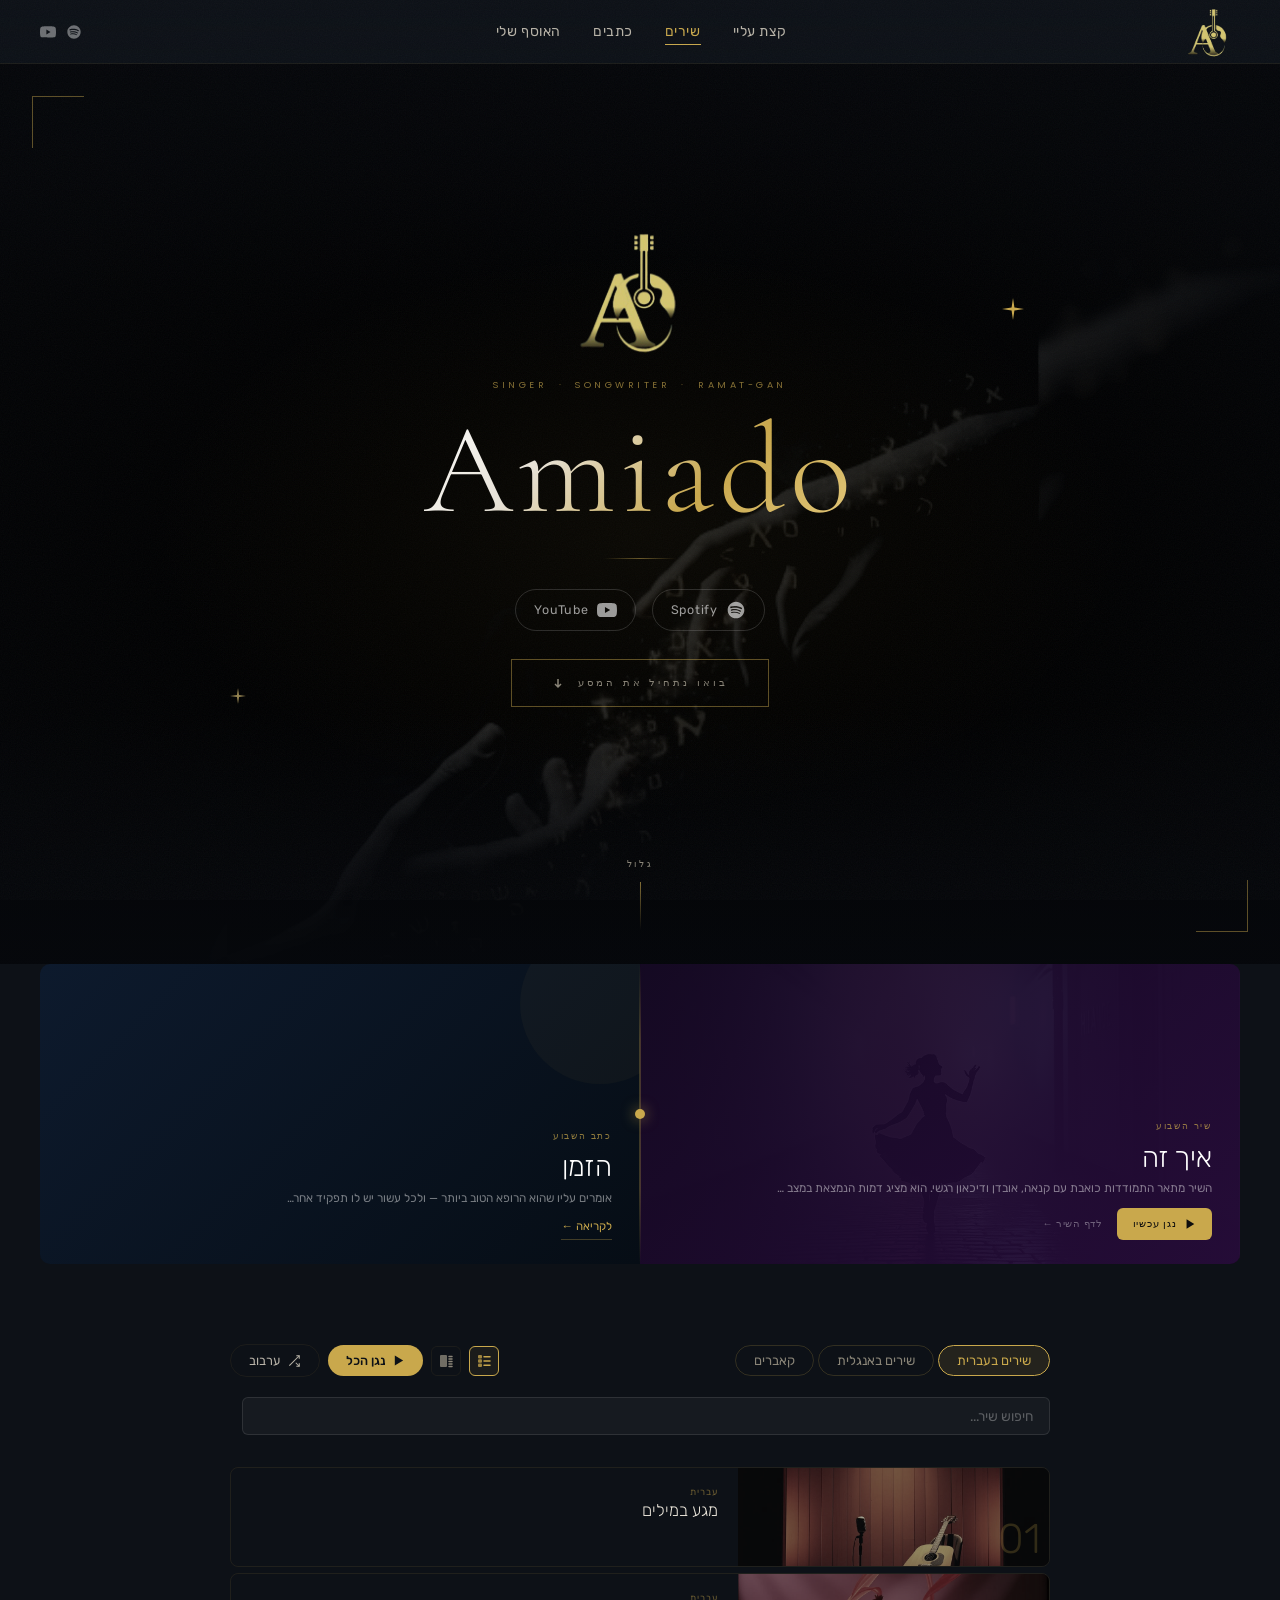
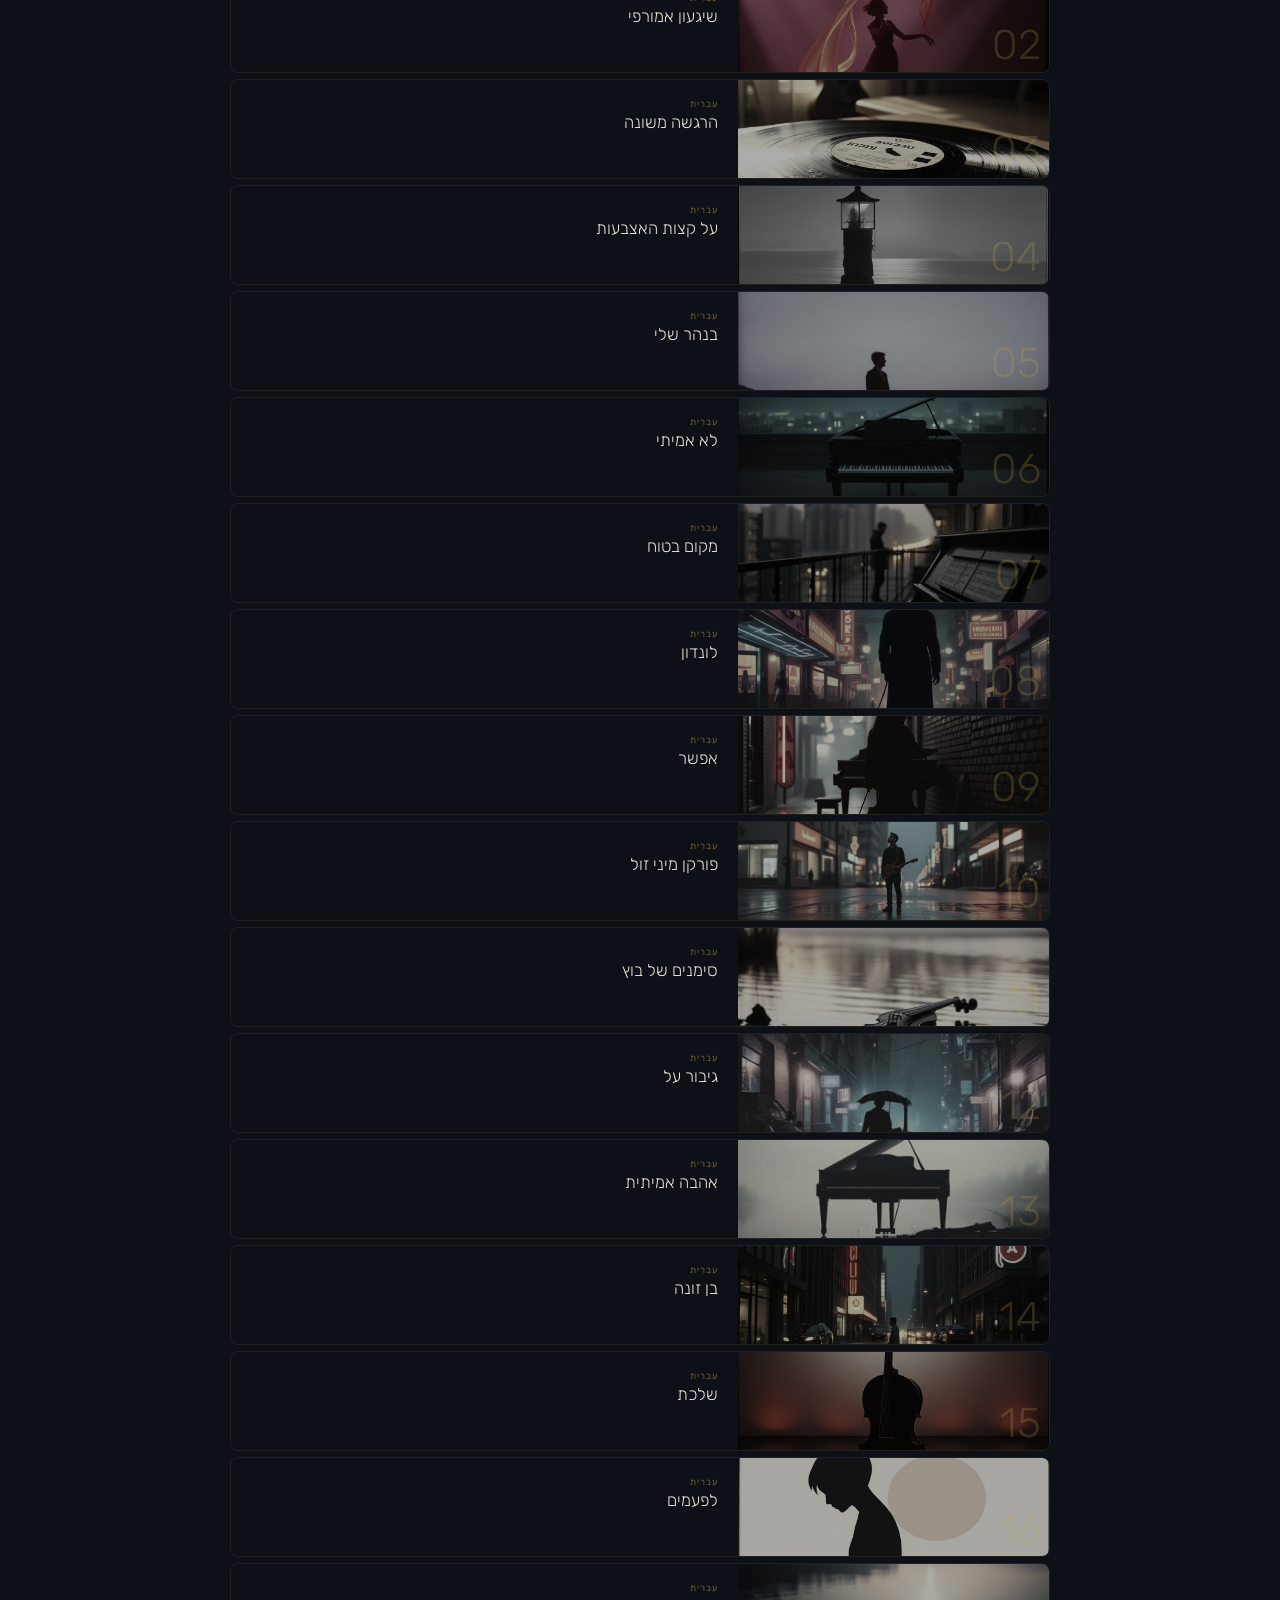
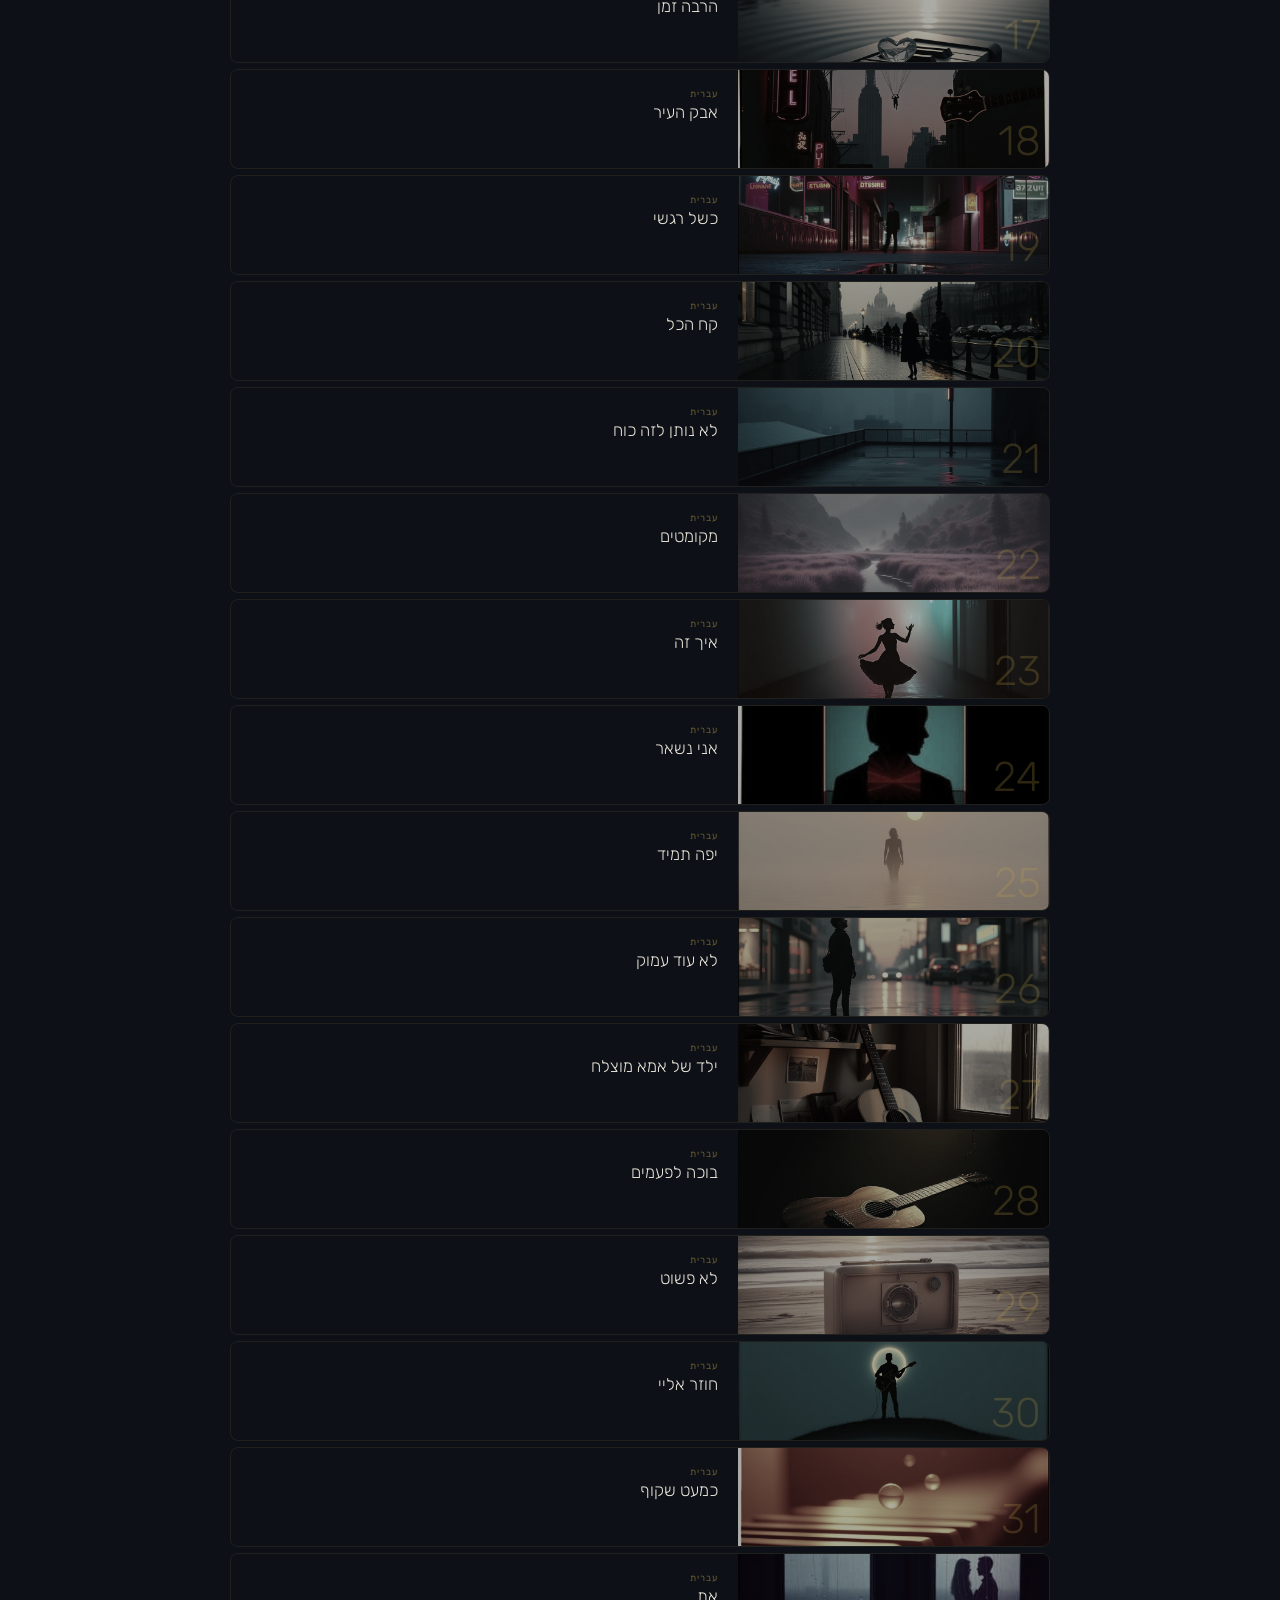
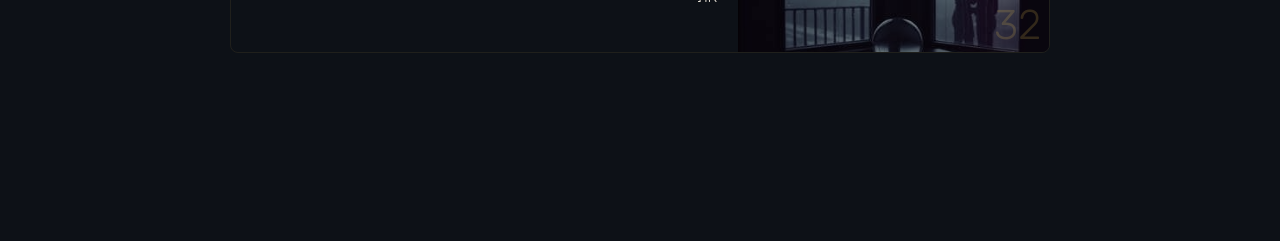
==== commit 39476bed: "fix: consolidate to single canonical URL (amiado.vercel.app/) - Update root index.html to use latest" ====
--- a/index.html
+++ b/index.html
@@ -9,7 +9,7 @@
   <meta name="apple-mobile-web-app-status-bar-style" content="black-translucent">
   <meta name="apple-mobile-web-app-title" content="amiado">
   <link rel="apple-touch-icon" href="aologo.svg">
-  <link rel="manifest" href="manifest.json">
+  <link rel="manifest" href="amiado/manifest.json">
   <link rel="icon" href="favicon.svg" type="image/svg+xml">
   <title>Amiado</title>
   <meta property="og:title" content="Amiado">
@@ -22,7 +22,7 @@
   <link rel="preconnect" href="https://fonts.googleapis.com">
   <link rel="preconnect" href="https://fonts.gstatic.com" crossorigin>
   <link href="https://fonts.googleapis.com/css2?family=Cormorant+Garamond:ital,wght@0,300;0,400;0,600;1,300;1,400&family=Poppins:wght@300;400;500&family=Rubik:wght@300;400;500;700&display=swap" rel="stylesheet">
-  <link rel="stylesheet" href="amiado/style.css?v=20260319">
+  <link rel="stylesheet" href="amiado/style.css?v=20260321">
 </head>
 <body>
   <div class="grain" aria-hidden="true"></div>
@@ -31,15 +31,9 @@
     <a href="#/" class="nav-logo"><img src="aologo.svg" alt="amiado" class="nav-logo-img"></a>
     <div class="nav-links">
       <a href="#/bio" class="nav-link" data-route="bio">קצת עליי</a>
-      <a href="#/songs" class="nav-link" data-route="home">שירים</a>
+      <a href="#/" class="nav-link" data-route="home">שירים</a>
       <a href="#/writings" class="nav-link" data-route="writings">כתבים</a>
-      <div class="nav-dropdown" id="navCollectionDropdown">
-        <button class="nav-link nav-dropdown-trigger" data-route="favorites">האוסף שלי</button>
-        <div class="nav-dropdown-menu">
-          <a href="#/favorites" class="nav-dropdown-item">המועדפים</a>
-          <a href="#/playlists" class="nav-dropdown-item">הפלייליסטים</a>
-        </div>
-      </div>
+      <a href="#/collection" class="nav-link" data-route="collection">האוסף שלי</a>
     </div>
     <div class="nav-socials">
       <a href="https://open.spotify.com/artist/7402OgTntEjhGoKYp8rWCO?si=G20H4d8YR8ulstT4EiOsBg" target="_blank" rel="noopener" class="nav-social-link" title="Spotify" aria-label="Spotify">
@@ -94,7 +88,7 @@
 
   <audio id="audioEl" preload="metadata"></audio>
 
-  <script src="amiado/app.js?v=20260319"></script>
+  <script src="amiado/app.js?v=20260321"></script>
   <script>
     if ('serviceWorker' in navigator) {
       window.addEventListener('load', () => {
--- a/amiado/style.css
+++ b/amiado/style.css
@@ -512,6 +512,11 @@
 .sotw-section {
   padding: 0 40px 0;
 }
+.sotw-row {
+  display: grid;
+  grid-template-columns: 1fr 1fr;
+  gap: 16px;
+}
 .sotw-card {
   display: block;
   position: relative;
@@ -609,9 +614,16 @@
   transition: color 0.2s;
 }
 .sotw-card:hover .sotw-link-hint { color: rgba(255,255,255,0.7); }
+.sotw-cover--plain {
+  background: linear-gradient(135deg, #1a1208 0%, #2c1f0a 50%, #1a1208 100%);
+}
+.sotw-overlay--writing {
+  background: linear-gradient(to left, rgba(0,0,0,0.1) 0%, rgba(0,0,0,0.6) 50%, rgba(0,0,0,0.82) 100%);
+}
 
 @media (max-width: 768px) {
   .sotw-section { padding: 0 20px; }
+  .sotw-row { grid-template-columns: 1fr; }
   .sotw-card { height: 180px; }
   .sotw-content { padding: 20px; }
   .sotw-desc { display: none; }
@@ -753,7 +765,30 @@
 .songs-grid {
   display: grid;
   grid-template-columns: repeat(3, 1fr);
-  gap: 28px 8px;
+  gap: 8px;
+}
+
+/* Magazine layout — first card is full-width featured */
+.songs-grid .song-grid-card:first-child {
+  grid-column: 1 / -1;
+  height: 420px;
+}
+.songs-grid .song-grid-card:first-child .song-grid-card-panel {
+  transform: translateY(0);
+  background: linear-gradient(to top, rgba(0,0,0,0.95) 50%, transparent 100%);
+  padding: 32px 24px 24px;
+}
+.songs-grid .song-grid-card:first-child .song-grid-card-panel-title {
+  font-size: 1.5rem;
+  font-family: var(--font-serif);
+  font-weight: 300;
+  white-space: normal;
+  line-height: 1.3;
+}
+.songs-grid .song-grid-card:first-child .song-grid-card-panel-excerpt {
+  font-size: 0.82rem;
+  -webkit-line-clamp: 2;
+  display: -webkit-box;
 }
 
 /* Card — same as fav-card */
@@ -763,6 +798,7 @@
   height: 320px;
   cursor: pointer;
   background: var(--bg-card);
+  border-radius: 10px;
 }
 .song-grid-card-cover {
   position: absolute;
@@ -936,7 +972,7 @@
   flex-shrink: 0;
   width: 54px;
   height: 54px;
-  border-radius: 5px;
+  border-radius: 8px;
   overflow: hidden;
   display: block;
   align-self: center;
@@ -1096,6 +1132,7 @@
 .track-play-btn:hover { background: rgba(201,168,76,0.25); border-color: var(--gold); }
 .track-open-btn { color: var(--text-dim); }
 .track-open-btn:hover { color: var(--gold); border-color: var(--gold); }
+.track-share-btn { background: none; }
 
 /* Fav + Add buttons */
 .track-fav-btn,
@@ -1249,6 +1286,7 @@
   min-height: 380px;
   max-height: 640px;
   overflow: hidden;
+  border-radius: 12px;
 }
 .song-hero-cover {
   position: absolute;
@@ -1268,6 +1306,15 @@
   from { transform: scale(1.0); }
   to   { transform: scale(1.12); }
 }
+/* hidden on desktop, shown inside mobile media query */
+.song-hero-mobile-actions { display: none; }
+.shma-btn { display: none; }
+.song-hero-top-mobile { display: none; }
+.song-mobile-back-btn { display: none; }
+.song-mobile-search-btn { display: none; }
+.song-mobile-nav-row { display: none; }
+.song-mobile-search-overlay { display: none; }
+
 .song-hero-overlay {
   position: absolute;
   inset: 0;
@@ -1436,6 +1483,81 @@
 }
 .btn-play-song svg { fill: #0d1117; }
 
+/* ── Karaoke button ── */
+.btn-karaoke-song {
+  display: inline-flex;
+  align-items: center;
+  gap: 8px;
+  padding: 10px 20px;
+  background: transparent;
+  border: 1px solid rgba(201,168,76,0.4);
+  border-radius: 6px;
+  color: var(--gold);
+  font-family: var(--font-he);
+  font-size: 0.875rem;
+  cursor: pointer;
+  transition: border-color 0.2s, background 0.2s, box-shadow 0.2s;
+  white-space: nowrap;
+}
+.btn-karaoke-song:hover {
+  border-color: var(--gold);
+  background: rgba(201,168,76,0.1);
+  box-shadow: 0 0 12px rgba(201,168,76,0.2);
+}
+
+/* ── Karaoke inline mode ── */
+.lyrics-title-row {
+  display: flex;
+  align-items: center;
+  justify-content: space-between;
+  margin-bottom: 4px;
+}
+.karaoke-bar {
+  display: flex;
+  align-items: center;
+  gap: 8px;
+}
+.karaoke-start-btn, .karaoke-stop-btn {
+  display: inline-flex;
+  align-items: center;
+  gap: 6px;
+  padding: 6px 14px;
+  border-radius: 20px;
+  font-family: var(--font-he);
+  font-size: 0.78rem;
+  cursor: pointer;
+  transition: all 0.2s;
+  white-space: nowrap;
+}
+.karaoke-start-btn {
+  background: transparent;
+  border: 1px solid rgba(201,168,76,0.45);
+  color: var(--gold);
+}
+.karaoke-start-btn:hover {
+  background: rgba(201,168,76,0.1);
+  border-color: var(--gold);
+}
+.karaoke-stop-btn {
+  background: rgba(201,168,76,0.15);
+  border: 1px solid var(--gold);
+  color: var(--gold);
+}
+.karaoke-stop-btn:hover {
+  background: rgba(201,168,76,0.28);
+}
+
+/* Active line highlight */
+.lyrics-col.karaoke-mode .lyrics-line {
+  opacity: 0.35;
+  transition: opacity 0.3s, color 0.3s;
+}
+.lyrics-col.karaoke-mode .lyrics-line.kl-active {
+  opacity: 1;
+  color: var(--gold);
+  font-weight: 600;
+}
+
 /* ── Song body: lyrics + chords ── */
 .song-body {
   display: grid;
@@ -1554,15 +1676,19 @@
   background: var(--bg-card);
   border: 1px solid var(--border-s);
   border-radius: 8px;
-  padding: 20px;
-}
+  padding: 16px 20px;
+}
+.chords-box summary { list-style: none; }
+.chords-box summary::-webkit-details-marker { display: none; }
 .chords-title {
   font-family: var(--font-en);
   font-size: 0.68rem;
   letter-spacing: 0.2em;
   text-transform: uppercase;
   color: var(--text-dim);
-  margin-bottom: 14px;
+  cursor: pointer;
+  user-select: none;
+  margin-bottom: 0;
 }
 .chords-list {
   display: flex;
@@ -1583,6 +1709,43 @@
   font-size: 0.8rem;
   color: var(--text-dim);
   font-style: italic;
+}
+.chords-title {
+  display: flex;
+  align-items: center;
+  gap: 10px;
+  flex-wrap: wrap;
+  margin-bottom: 0;
+}
+.chords-arrow {
+  margin-inline-start: auto;
+  font-size: 1rem;
+  color: var(--gold);
+  opacity: 0.6;
+  transition: transform 0.2s;
+}
+.chords-box[open] .chords-arrow { transform: rotate(180deg); }
+.chords-meta {
+  font-size: 0.72rem;
+  color: var(--text-dim);
+  font-family: var(--font-en);
+  letter-spacing: 0.05em;
+}
+.chords-sections {
+  display: flex;
+  flex-direction: column;
+  gap: 10px;
+  margin-top: 14px;
+}
+.chords-section-row {
+  display: flex;
+  flex-direction: column;
+  gap: 6px;
+}
+.chords-section-label {
+  font-size: 0.7rem;
+  color: var(--text-dim);
+  font-family: var(--font-he);
 }
 
 /* ── Analysis section ── */
@@ -2685,6 +2848,7 @@
   height: 320px;
   cursor: pointer;
   background: var(--bg-card);
+  border-radius: 10px;
 }
 .fav-card:hover .fav-card-cover svg {
   transform: scale(1.04);
@@ -2890,6 +3054,7 @@
   overflow: hidden;
   cursor: pointer;
   background: var(--bg-card);
+  border-radius: 10px;
 }
 .pl-card-covers {
   position: absolute;
@@ -2900,6 +3065,7 @@
 }
 .pl-card-thumb {
   overflow: hidden;
+  border-radius: 6px;
 }
 .pl-card-thumb svg {
   width: 100%;
@@ -3021,6 +3187,8 @@
   .songs-tab { padding: 6px 12px; font-size: 0.75rem; flex: 1; text-align: center; }
   .songs-grid { grid-template-columns: repeat(2, 1fr) !important; gap: 6px; }
   .song-grid-card { height: 220px; }
+  .songs-grid .song-grid-card:first-child { height: 270px; }
+  .songs-grid .song-grid-card:first-child .song-grid-card-panel-title { font-size: 1.1rem; }
   .song-grid-fav-btn { opacity: 1; }
   .song-grid-card-panel { transform: translateY(0); }
   .song-grid-card-panel-title { white-space: normal; line-height: 1.35; font-size: 0.88rem; }
@@ -3033,17 +3201,247 @@
   .track-actions { gap: 4px; }
   .section-divider { padding: 0 12px; }
 
-  /* Song detail */
-  .song-hero { height: 52vh; min-height: 300px; }
-  .song-hero-meta { padding: 12px 16px 28px; }
-  .song-hero-nav-btn { padding: 10px 14px; min-height: 44px; font-size: 0.72rem; }
-  .song-hero-title { font-size: clamp(1.8rem, 6vw, 3rem); }
-  .song-content { padding: 28px 16px 70px; }
-  .song-body { gap: 16px; }
-  .lyrics-line { font-size: 0.95rem; line-height: 1.85; }
+  /* ── MOBILE SONG PAGE — Suno-style full-screen cover ── */
+  .song-hero {
+    position: sticky !important;
+    top: var(--nav-h);
+    height: calc(100svh - var(--nav-h)) !important;
+    max-height: none !important;
+    min-height: 0 !important;
+    border-radius: 0;
+    z-index: 2;
+  }
+  .song-hero-overlay {
+    background: linear-gradient(
+      to bottom,
+      rgba(0,0,0,0.5) 0%,
+      rgba(0,0,0,0.05) 25%,
+      rgba(0,0,0,0.2) 50%,
+      rgba(0,0,0,0.55) 75%,
+      rgba(0,0,0,0.72) 100%
+    );
+  }
+  .song-hero-meta {
+    padding: 10px 16px 20px !important;
+    justify-content: flex-start !important;
+    gap: 8px;
+  }
+  .song-hero-top {
+    align-items: center;
+  }
+  .song-hero-top-mobile {
+    display: flex;
+    align-items: center;
+    justify-content: space-between;
+    width: 100%;
+  }
+  .song-hero-top .breadcrumb { display: none !important; }
+  .song-hero-nav { display: none !important; }
+  .song-mobile-back-btn,
+  .song-mobile-search-btn {
+    display: flex;
+    align-items: center;
+    justify-content: center;
+    width: 38px;
+    height: 38px;
+    background: rgba(0,0,0,0.4);
+    backdrop-filter: blur(8px);
+    -webkit-backdrop-filter: blur(8px);
+    border: 1px solid rgba(255,255,255,0.18);
+    border-radius: 50%;
+    color: rgba(255,255,255,0.92);
+    text-decoration: none;
+    cursor: pointer;
+    transition: background 0.2s;
+    flex-shrink: 0;
+  }
+  .song-mobile-back-btn:hover,
+  .song-mobile-search-btn:hover { background: rgba(0,0,0,0.65); }
+
+  /* Hide the hero-bottom song number — shown in nav row instead */
+  .song-number { display: none; }
+
+  /* Prev/Next arrows in top bar — force LTR so ◁ prev=left, ▷ next=right */
+  .song-mobile-nav-row {
+    display: flex;
+    gap: 4px;
+    align-items: center;
+    direction: ltr;
+    background: rgba(0,0,0,0.32);
+    border: 1px solid rgba(255,255,255,0.12);
+    border-radius: 20px;
+    padding: 3px 6px;
+  }
+  .song-mobile-nav-num {
+    font-family: var(--font-en);
+    font-size: 0.7rem;
+    color: rgba(255,255,255,0.55);
+    letter-spacing: 0.05em;
+    padding: 0 4px;
+  }
+  .song-mobile-nav-arrow {
+    display: flex;
+    align-items: center;
+    justify-content: center;
+    width: 28px;
+    height: 28px;
+    border-radius: 50%;
+    background: none;
+    border: none;
+    color: rgba(255,255,255,0.75);
+    text-decoration: none;
+    transition: color 0.2s;
+  }
+  .song-mobile-nav-arrow:hover { color: var(--gold); }
+  .song-mobile-nav-arrow.disabled { opacity: 0.2; pointer-events: none; }
+
+  /* Inline search overlay */
+  .song-mobile-search-overlay {
+    display: none;
+    position: absolute;
+    inset: 0;
+    z-index: 20;
+  }
+  .song-mobile-search-overlay.active { display: block; }
+  .smso-backdrop {
+    position: absolute;
+    inset: 0;
+    background: rgba(0,0,0,0.6);
+    backdrop-filter: blur(6px);
+    -webkit-backdrop-filter: blur(6px);
+  }
+  .smso-panel {
+    position: absolute;
+    top: 10px;
+    left: 12px;
+    right: 12px;
+    background: rgba(18,18,24,0.97);
+    border: 1px solid rgba(255,255,255,0.12);
+    border-radius: 14px;
+    overflow: hidden;
+  }
+  .smso-input-row {
+    display: flex;
+    align-items: center;
+    gap: 10px;
+    padding: 12px 14px;
+    border-bottom: 1px solid rgba(255,255,255,0.08);
+    color: rgba(255,255,255,0.4);
+  }
+  .smso-input {
+    flex: 1;
+    background: none;
+    border: none;
+    outline: none;
+    font-family: var(--font-he);
+    font-size: 1rem;
+    color: var(--text-main);
+    direction: rtl;
+  }
+  .smso-input::placeholder { color: rgba(255,255,255,0.3); }
+  .smso-close {
+    background: none;
+    border: none;
+    color: rgba(255,255,255,0.4);
+    cursor: pointer;
+    font-size: 0.9rem;
+    padding: 2px 4px;
+    transition: color 0.2s;
+  }
+  .smso-close:hover { color: rgba(255,255,255,0.8); }
+  .smso-results { max-height: 55svh; overflow-y: auto; }
+  .smso-result {
+    display: flex;
+    align-items: center;
+    gap: 12px;
+    padding: 10px 14px;
+    text-decoration: none;
+    border-bottom: 1px solid rgba(255,255,255,0.06);
+    transition: background 0.15s;
+    direction: rtl;
+  }
+  .smso-result:hover { background: rgba(255,255,255,0.06); }
+  .smso-result-cover {
+    width: 40px;
+    height: 40px;
+    border-radius: 6px;
+    overflow: hidden;
+    flex-shrink: 0;
+  }
+  .smso-result-cover img, .smso-result-cover svg {
+    width: 100%; height: 100%; object-fit: cover; display: block;
+  }
+  .smso-result-title {
+    font-family: var(--font-he);
+    font-size: 0.95rem;
+    color: var(--text-main);
+  }
+  .smso-empty {
+    padding: 20px 14px;
+    font-family: var(--font-he);
+    font-size: 0.85rem;
+    color: rgba(255,255,255,0.3);
+    text-align: center;
+  }
+  .song-hero-title { font-size: clamp(1.6rem, 6vw, 2.6rem); }
+  .song-header-actions { display: none !important; }
+
+  /* Content slides up over hero — lyrics float transparently over cover */
+  .song-content {
+    position: relative !important;
+    z-index: 3;
+    margin-top: -62svh !important;
+    padding: 0 !important;
+    background: transparent;
+  }
+  .song-body {
+    display: block !important;
+    gap: 0;
+    margin-bottom: 0;
+  }
+  /* Sidebar: show only the embed (Suno/YouTube), hide decorative stuff */
+  .song-sidebar {
+    display: block !important;
+    background: rgba(10,10,10,0.9);
+    padding: 0 18px 16px;
+  }
+  .sidebar-coming-soon { display: none !important; }
+  .sidebar-player { background: transparent; border: none; padding: 8px 0 0; margin-bottom: 0; }
+  .sidebar-player-title { font-size: 0.68rem; margin-bottom: 8px; }
+  .suno-embed-wrap { margin-bottom: 0; }
+  .suno-embed-wrap .sidebar-player-title { font-size: 0.68rem; }
+  .suno-iframe { height: 80px !important; border-radius: 8px; }
+  .suno-placeholder { padding: 12px; }
+  .yt-iframe { height: 140px !important; border-radius: 8px; }
+  .lyrics-col {
+    background: rgba(0,0,0,0.18);
+    backdrop-filter: blur(2px);
+    -webkit-backdrop-filter: blur(2px);
+    border-radius: 0;
+    padding: 16px 18px 32px 72px; /* left padding leaves room for action buttons */
+    min-height: 65svh;
+  }
+  .lyrics-title {
+    margin-bottom: 16px;
+    padding-bottom: 8px;
+    border-bottom-color: rgba(255,255,255,0.1);
+    color: rgba(255,255,255,0.4);
+  }
+  .lyrics-section-label {
+    text-shadow: 0 1px 8px rgba(0,0,0,0.9);
+  }
+  .lyrics-line {
+    font-size: 0.97rem;
+    line-height: 2;
+    color: rgba(255,255,255,0.92);
+    text-shadow: 0 1px 12px rgba(0,0,0,0.95), 0 0 30px rgba(0,0,0,0.6);
+  }
+  .analysis-section,
+  .song-credits { background: var(--bg); padding: 0 16px; }
   .analysis-card { padding: 16px 14px; }
   .analysis-card-title { font-size: 0.65rem; }
   .analysis-card-text { font-size: 0.82rem; }
+  .song-nav-ctx { margin: 32px 16px 0; }
 
   /* Bio */
   .bio-page { padding: 32px 14px 70px; }
@@ -3102,6 +3500,47 @@
 
   /* Nav dropdown — keep inside screen */
   .nav-dropdown-menu { right: auto; left: 0; min-width: 120px; }
+
+  /* ── Mobile song hero action buttons (Suno-style) — left side below search ── */
+  .song-hero-mobile-actions {
+    display: flex;
+    flex-direction: column;
+    align-items: center;
+    gap: 22px;
+    position: absolute;
+    left: 16px;
+    right: auto !important;
+    top: 64px; /* below the top bar buttons */
+    bottom: auto !important;
+    z-index: 4;
+  }
+
+  .shma-btn {
+    display: flex;
+    flex-direction: column;
+    align-items: center;
+    gap: 5px;
+    background: none;
+    border: none;
+    cursor: pointer;
+    color: rgba(255,255,255,0.85);
+    transition: color 0.2s, transform 0.2s;
+    padding: 0;
+  }
+
+  .shma-btn span {
+    font-family: var(--font-he);
+    font-size: 0.58rem;
+    font-weight: 400;
+    letter-spacing: 0.02em;
+    color: rgba(255,255,255,0.65);
+  }
+
+  .shma-btn:active { transform: scale(0.9); }
+
+  .shma-btn.track-fav-btn.active { color: var(--gold); }
+  .shma-btn.track-fav-btn.active span { color: var(--gold); }
+  .shma-btn.track-fav-btn.active svg { fill: var(--gold); stroke: var(--gold); }
 }
 
 /* ══════════════════════════════════════════
@@ -3206,7 +3645,7 @@
 .pl-track-cover {
   width: 52px;
   height: 52px;
-  border-radius: 4px;
+  border-radius: 8px;
   overflow: hidden;
 }
 .pl-track-cover img, .pl-track-cover svg {
@@ -3475,7 +3914,7 @@
 .pl-add-song-cover {
   width: 44px;
   height: 44px;
-  border-radius: 4px;
+  border-radius: 8px;
   overflow: hidden;
   flex-shrink: 0;
 }
@@ -3502,3 +3941,962 @@
   flex-shrink: 0;
 }
 .pl-add-song-btn:hover { color: var(--gold); border-color: var(--gold); background: var(--gold-glow); }
+
+
+/* ══════════════════════════════════════════
+   SOTW3 — Split Screen Drama
+══════════════════════════════════════════ */
+.sotw3-wrap {
+  position: relative;
+  display: grid;
+  grid-template-columns: 1fr 1fr;
+  height: 300px;
+  border-radius: 10px;
+  overflow: hidden;
+}
+.sotw3-song,
+.sotw3-writing {
+  position: relative;
+  overflow: hidden;
+  display: flex;
+  flex-direction: column;
+  justify-content: flex-end;
+  padding: 28px 28px 24px;
+}
+.sotw3-song    { background: linear-gradient(135deg, #1a0a2e 0%, #2a0d40 100%); }
+.sotw3-writing { background: linear-gradient(135deg, #0d1a2d 0%, #060d15 100%); }
+.sotw3-song::before {
+  content: '';
+  position: absolute;
+  bottom: -60px; left: -60px;
+  width: 200px; height: 200px;
+  border-radius: 50%;
+  background: rgba(201,168,76,0.07);
+  pointer-events: none;
+}
+.sotw3-writing::before {
+  content: '';
+  position: absolute;
+  top: -40px; right: -40px;
+  width: 160px; height: 160px;
+  border-radius: 50%;
+  background: rgba(201,168,76,0.04);
+  pointer-events: none;
+}
+.sotw3-bg {
+  position: absolute;
+  inset: 0;
+}
+.sotw3-bg img {
+  width: 100%; height: 100%;
+  object-fit: cover;
+  display: block;
+  filter: brightness(0.25) saturate(0.2);
+}
+.sotw3-ov {
+  position: absolute;
+  inset: 0;
+  background: linear-gradient(135deg, rgba(26,10,46,0.7) 0%, rgba(42,13,64,0.85) 100%);
+}
+.sotw3-content {
+  position: relative;
+  z-index: 2;
+  display: flex;
+  flex-direction: column;
+  gap: 6px;
+}
+.sotw3-seam {
+  position: absolute;
+  top: 0; bottom: 0;
+  left: 50%;
+  width: 1px;
+  background: linear-gradient(to bottom, transparent 0%, rgba(201,168,76,0.55) 25%, rgba(201,168,76,0.55) 75%, transparent 100%);
+  transform: translateX(-50%);
+  z-index: 5;
+  pointer-events: none;
+}
+.sotw3-dot {
+  position: absolute;
+  top: 50%; left: 50%;
+  transform: translate(-50%, -50%);
+  width: 10px; height: 10px;
+  border-radius: 50%;
+  background: var(--gold);
+  box-shadow: 0 0 14px rgba(201,168,76,0.7);
+  z-index: 6;
+  pointer-events: none;
+}
+.sotw3-label {
+  font-family: var(--font-en);
+  font-size: 0.56rem;
+  color: rgba(201,168,76,0.7);
+  text-transform: uppercase;
+  letter-spacing: 0.2em;
+}
+.sotw3-title {
+  font-family: var(--font-serif);
+  font-size: clamp(1.2rem, 2.5vw, 1.75rem);
+  font-weight: 300;
+  color: #fff;
+  line-height: 1.2;
+}
+.sotw3-desc {
+  font-size: 0.74rem;
+  color: rgba(255,255,255,0.45);
+  line-height: 1.5;
+  display: -webkit-box;
+  -webkit-line-clamp: 2;
+  -webkit-box-orient: vertical;
+  overflow: hidden;
+}
+.sotw3-actions {
+  display: flex;
+  align-items: center;
+  gap: 14px;
+  margin-top: 4px;
+}
+.sotw3-play-btn {
+  display: inline-flex;
+  align-items: center;
+  gap: 7px;
+  background: var(--gold);
+  color: #0d0d0d;
+  border: none;
+  border-radius: 6px;
+  padding: 8px 16px;
+  font-family: var(--font-en);
+  font-size: 0.65rem;
+  letter-spacing: 0.08em;
+  font-weight: 500;
+  cursor: pointer;
+  transition: opacity 0.2s;
+}
+.sotw3-play-btn:hover { opacity: 0.85; }
+.sotw3-link-hint {
+  font-family: var(--font-en);
+  font-size: 0.63rem;
+  color: rgba(255,255,255,0.35);
+  letter-spacing: 0.05em;
+  text-decoration: none;
+  transition: color 0.2s;
+}
+.sotw3-link-hint:hover { color: rgba(255,255,255,0.65); }
+.sotw3-writing-link {
+  font-size: 0.72rem;
+  color: var(--gold);
+  text-decoration: none;
+  border-bottom: 1px solid rgba(201,168,76,0.3);
+  padding-bottom: 2px;
+  width: fit-content;
+  transition: border-color 0.2s;
+  margin-top: 4px;
+}
+.sotw3-writing-link:hover { border-color: var(--gold); }
+@media (max-width: 600px) {
+  .sotw3-wrap { grid-template-columns: 1fr; height: auto; }
+  .sotw3-song, .sotw3-writing { padding: 24px 20px; min-height: 160px; }
+  .sotw3-seam { display: none; }
+  .sotw3-dot  { display: none; }
+}
+
+
+/* ══════════════════════════════════════════
+   Cinematic View — Layout F
+══════════════════════════════════════════ */
+.songs-cinematic {
+  display: flex;
+  flex-direction: column;
+  gap: 6px;
+}
+.song-cine-card {
+  display: flex;
+  flex-direction: row;   /* RTL: image on right, text on left */
+  height: 100px;
+  overflow: hidden;
+  position: relative;
+  border-radius: 8px;
+  border: 1px solid rgba(201,168,76,0.1);
+  cursor: pointer;
+  transition: background 0.25s;
+}
+.song-cine-card::after {
+  content: '';
+  position: absolute;
+  inset-inline-end: 0;
+  top: 0; bottom: 0;
+  width: 0;
+  background: var(--gold);
+  opacity: 0.22;
+  transition: width 0.3s ease;
+  z-index: 1;
+  pointer-events: none;
+}
+.song-cine-card:hover::after { width: 3px; }
+.song-cine-card:hover { background: rgba(255,255,255,0.03); }
+.song-cine-card:hover .song-cine-img img,
+.song-cine-card:hover .song-cine-img svg { filter: brightness(0.88) saturate(0.5); }
+.song-cine-img {
+  width: 38%;
+  flex-shrink: 0;
+  overflow: hidden;
+  position: relative;
+}
+.song-cine-img img,
+.song-cine-img svg {
+  width: 100%; height: 100%;
+  object-fit: cover;
+  display: block;
+  filter: brightness(0.68) saturate(0.3);
+  transition: filter 0.4s;
+}
+.song-cine-text {
+  flex: 1;
+  padding: 16px 20px 14px 16px;
+  display: flex;
+  flex-direction: column;
+  justify-content: space-between;
+  min-width: 0;
+  position: relative;
+  z-index: 2;
+}
+.song-cine-num {
+  position: absolute;
+  inset-inline-start: 8px;
+  bottom: 6px;
+  font-family: var(--font-serif);
+  font-size: 2.6rem;
+  font-weight: 300;
+  color: var(--gold);
+  opacity: 0.22;
+  line-height: 1;
+  pointer-events: none;
+  z-index: 2;
+}
+.song-cine-lang {
+  font-size: 0.58rem;
+  color: rgba(201,168,76,0.5);
+  letter-spacing: 0.12em;
+  text-transform: uppercase;
+}
+.song-cine-title {
+  font-family: var(--font-serif);
+  font-size: 1.05rem;
+  font-weight: 300;
+  color: var(--text);
+  line-height: 1.3;
+  white-space: nowrap;
+  overflow: hidden;
+  text-overflow: ellipsis;
+}
+.song-cine-excerpt {
+  font-size: 0.7rem;
+  color: var(--text-dim);
+  line-height: 1.4;
+  white-space: nowrap;
+  overflow: hidden;
+  text-overflow: ellipsis;
+}
+.song-cine-btns {
+  display: flex;
+  flex-direction: row;
+  align-items: center;
+  gap: 8px;
+  opacity: 0;
+  transition: opacity 0.2s;
+}
+.song-cine-card:hover .song-cine-btns { opacity: 1; }
+.song-cine-play-btn {
+  display: inline-flex;
+  align-items: center;
+  justify-content: center;
+  width: 30px; height: 30px;
+  border-radius: 50%;
+  background: var(--gold);
+  border: none;
+  color: #000;
+  cursor: pointer;
+  padding: 0;
+  transition: transform 0.2s;
+}
+.song-cine-play-btn:hover { transform: scale(1.1); }
+.song-cine-fav-btn,
+.song-cine-add-btn {
+  display: inline-flex;
+  align-items: center;
+  justify-content: center;
+  width: 26px; height: 26px;
+  border-radius: 50%;
+  border: 1px solid rgba(232,227,216,0.2);
+  background: rgba(0,0,0,0.25);
+  color: rgba(232,227,216,0.5);
+  cursor: pointer;
+  padding: 0;
+  transition: color 0.2s, border-color 0.2s;
+}
+.song-cine-fav-btn.active { color: var(--gold) !important; border-color: var(--gold); }
+.song-cine-fav-btn:hover,
+.song-cine-add-btn:hover { color: var(--gold); border-color: var(--gold); }
+@media (max-width: 768px) {
+  .songs-cinematic { gap: 4px; }
+  .song-cine-card  { height: 86px; border-radius: 6px; }
+  .song-cine-img   { width: 32%; }
+  .song-cine-text  { padding: 12px 14px 10px 10px; }
+  .song-cine-num   { font-size: 1.8rem; }
+  .song-cine-title { font-size: 0.9rem; }
+  .song-cine-btns  { opacity: 1; gap: 6px; }
+  .song-cine-play-btn { width: 26px; height: 26px; }
+  .song-cine-fav-btn, .song-cine-add-btn { width: 22px; height: 22px; }
+}
+
+
+/* ══════════════════════════════════════════
+   Spotlight View — Layout H
+══════════════════════════════════════════ */
+.songs-spotlight {
+  display: grid;
+  grid-template-columns: 55% 45%;
+  height: 520px;
+  border-radius: 10px;
+  overflow: hidden;
+}
+.spot-featured {
+  position: relative;
+  overflow: hidden;
+  cursor: pointer;
+}
+.spot-featured-bg {
+  position: absolute;
+  inset: 0;
+}
+.spot-featured-bg img,
+.spot-featured-bg svg {
+  width: 100%; height: 100%;
+  object-fit: cover;
+  display: block;
+  filter: brightness(0.6) saturate(0.35);
+  transition: filter 0.4s;
+}
+.spot-featured:hover .spot-featured-bg img,
+.spot-featured:hover .spot-featured-bg svg { filter: brightness(0.5) saturate(0.45); }
+.spot-featured-overlay {
+  position: absolute;
+  inset: 0;
+  background: linear-gradient(to top, rgba(0,0,0,0.92) 0%, rgba(0,0,0,0.15) 60%, transparent 100%);
+}
+.spot-featured-info {
+  position: absolute;
+  bottom: 0; left: 0; right: 0;
+  padding: 28px;
+  z-index: 2;
+}
+.spot-featured-num {
+  font-family: var(--font-serif);
+  font-size: 2rem;
+  font-weight: 300;
+  color: var(--gold);
+  opacity: 0.45;
+  line-height: 1;
+  margin-bottom: 5px;
+}
+.spot-featured-title {
+  font-family: var(--font-serif);
+  font-size: clamp(1.35rem, 2.2vw, 1.8rem);
+  font-weight: 300;
+  color: #fff;
+  line-height: 1.2;
+  margin-bottom: 8px;
+}
+.spot-featured-excerpt {
+  font-size: 0.76rem;
+  color: rgba(255,255,255,0.58);
+  line-height: 1.5;
+  display: -webkit-box;
+  -webkit-line-clamp: 2;
+  -webkit-box-orient: vertical;
+  overflow: hidden;
+  margin-bottom: 14px;
+}
+.spot-featured-btns {
+  display: flex;
+  align-items: center;
+  gap: 10px;
+}
+.spot-featured-play {
+  display: inline-flex;
+  align-items: center;
+  gap: 7px;
+  background: var(--gold);
+  color: #0d0d0d;
+  border: none;
+  border-radius: 6px;
+  padding: 8px 16px;
+  font-family: var(--font-en);
+  font-size: 0.65rem;
+  letter-spacing: 0.08em;
+  font-weight: 500;
+  cursor: pointer;
+  transition: opacity 0.2s;
+}
+.spot-featured-play:hover { opacity: 0.85; }
+.spot-featured-add {
+  display: inline-flex;
+  align-items: center;
+  justify-content: center;
+  width: 28px; height: 28px;
+  border-radius: 50%;
+  border: 1px solid rgba(232,227,216,0.32);
+  background: rgba(0,0,0,0.3);
+  color: rgba(232,227,216,0.65);
+  cursor: pointer;
+  padding: 0;
+  backdrop-filter: blur(4px);
+  transition: border-color 0.2s, color 0.2s;
+}
+.spot-featured-add:hover { border-color: var(--gold); color: var(--gold); }
+.spot-featured-fav {
+  position: absolute;
+  top: 14px;
+  inset-inline-start: 14px;
+  z-index: 3;
+  width: 36px; height: 36px;
+  border-radius: 50%;
+  border: none;
+  background: rgba(0,0,0,0.35);
+  color: rgba(232,227,216,0.5);
+  display: flex;
+  align-items: center;
+  justify-content: center;
+  cursor: pointer;
+  opacity: 0;
+  transition: opacity 0.2s, color 0.2s;
+  padding: 0;
+}
+.spot-featured:hover .spot-featured-fav { opacity: 1; }
+.spot-featured-fav.active  { opacity: 1; color: var(--gold) !important; }
+.spot-featured-fav:hover   { color: var(--gold-b) !important; }
+
+.spot-list {
+  display: flex;
+  flex-direction: column;
+  overflow-y: auto;
+  border-right: 1px solid var(--border-s);
+  background: var(--bg-card);
+  scrollbar-width: thin;
+  scrollbar-color: var(--border-s) transparent;
+}
+.spot-item {
+  display: grid;
+  grid-template-columns: 44px 1fr auto;
+  align-items: center;
+  gap: 10px;
+  padding: 10px 14px;
+  border-bottom: 1px solid rgba(255,255,255,0.04);
+  cursor: pointer;
+  transition: background 0.2s;
+  direction: rtl;
+  text-align: right;
+}
+.spot-item:hover { background: rgba(255,255,255,0.04); }
+.spot-item.active { background: rgba(201,168,76,0.08); border-right: 2px solid var(--gold); }
+.spot-item-cover {
+  width: 44px; height: 44px;
+  border-radius: 6px;
+  overflow: hidden;
+  flex-shrink: 0;
+}
+.spot-item-cover img,
+.spot-item-cover svg {
+  width: 100%; height: 100%;
+  object-fit: cover;
+  display: block;
+  filter: brightness(0.82) saturate(0.45);
+}
+.spot-item.active .spot-item-cover img,
+.spot-item.active .spot-item-cover svg { filter: brightness(1) saturate(0.75); }
+.spot-item-info { flex: 1; min-width: 0; }
+.spot-item-num {
+  font-size: 0.58rem;
+  color: var(--text-dim);
+  font-family: var(--font-en);
+  font-style: italic;
+}
+.spot-item-title {
+  font-size: 0.84rem;
+  color: var(--text);
+  line-height: 1.3;
+  overflow: hidden;
+  text-overflow: ellipsis;
+  white-space: nowrap;
+}
+.spot-item.active .spot-item-title { color: var(--gold); }
+.spot-item-lang {
+  font-size: 0.58rem;
+  color: var(--text-dim);
+}
+.spot-item-actions {
+  display: flex;
+  align-items: center;
+  gap: 5px;
+  opacity: 0;
+  transition: opacity 0.2s;
+}
+.spot-item:hover .spot-item-actions { opacity: 1; }
+.spot-fav-btn {
+  width: 24px; height: 24px;
+  border-radius: 50%;
+  border: 1px solid rgba(232,227,216,0.18);
+  background: none;
+  color: rgba(232,227,216,0.45);
+  cursor: pointer;
+  display: flex;
+  align-items: center;
+  justify-content: center;
+  padding: 0;
+  transition: color 0.2s, border-color 0.2s;
+}
+.spot-fav-btn.active { color: var(--gold) !important; border-color: var(--gold); }
+.spot-fav-btn:hover  { color: var(--gold); border-color: var(--gold); }
+.spot-add-btn {
+  width: 24px; height: 24px;
+  border-radius: 50%;
+  border: 1px solid rgba(232,227,216,0.18);
+  background: none;
+  color: var(--text-dim);
+  cursor: pointer;
+  display: inline-flex;
+  align-items: center;
+  justify-content: center;
+  padding: 0;
+  transition: color 0.2s, border-color 0.2s;
+}
+.spot-add-btn:hover { color: var(--gold); border-color: var(--gold); }
+.spot-play-btn {
+  width: 24px; height: 24px;
+  border-radius: 50%;
+  border: none;
+  background: var(--gold);
+  color: #000;
+  cursor: pointer;
+  display: flex;
+  align-items: center;
+  justify-content: center;
+  padding: 0;
+  transition: transform 0.2s;
+}
+.spot-play-btn:hover { transform: scale(1.1); }
+@media (max-width: 900px) {
+  .songs-spotlight { grid-template-columns: 1fr; height: auto; }
+  .spot-featured    { height: 280px; }
+  .spot-list        { max-height: 280px; border-right: none; border-top: 1px solid var(--border-s); }
+}
+
+/* ══════════════════════════════════════════
+   Collection Page — Layout E
+══════════════════════════════════════════ */
+.collection-page { padding-bottom: 80px; }
+
+.col-header {
+  padding: 48px 0 24px;
+  text-align: right;
+}
+.col-eyebrow {
+  font-size: 0.62rem;
+  letter-spacing: 0.2em;
+  text-transform: uppercase;
+  color: rgba(201,168,76,0.6);
+  margin-bottom: 6px;
+}
+.col-title {
+  font-family: var(--font-serif);
+  font-style: italic;
+  font-weight: 300;
+  font-size: clamp(1.8rem, 4vw, 2.8rem);
+  color: var(--text);
+  letter-spacing: 0.04em;
+  line-height: 1.1;
+}
+.col-divider {
+  width: 36px;
+  height: 1px;
+  background: var(--gold);
+  opacity: 0.4;
+  margin: 12px 0 0;
+}
+
+.col-body {
+  display: grid;
+  grid-template-columns: 1fr 280px;
+  gap: 28px;
+  align-items: start;
+}
+
+/* ── Left: Playlists ──────────────────── */
+.col-left { display: flex; flex-direction: column; gap: 0; min-width: 0; }
+
+/* Tabs */
+.col-pl-tabs {
+  display: flex;
+  gap: 8px;
+  overflow-x: auto;
+  padding-bottom: 12px;
+  scrollbar-width: none;
+}
+.col-pl-tabs::-webkit-scrollbar { display: none; }
+.col-pl-tab {
+  display: flex;
+  align-items: center;
+  gap: 8px;
+  padding: 7px 12px 7px 10px;
+  border-radius: 24px;
+  border: 1px solid rgba(201,168,76,0.12);
+  background: none;
+  color: var(--text-dim);
+  cursor: pointer;
+  white-space: nowrap;
+  transition: all 0.2s;
+  font-family: var(--font-body);
+  flex-shrink: 0;
+}
+.col-pl-tab:hover { border-color: rgba(201,168,76,0.3); color: var(--text); }
+.col-pl-tab.active {
+  border-color: var(--gold);
+  color: var(--gold);
+  background: rgba(201,168,76,0.06);
+}
+.col-tab-mini {
+  width: 28px;
+  height: 28px;
+  border-radius: 4px;
+  overflow: hidden;
+  display: grid;
+  grid-template-rows: repeat(2,1fr);
+  flex-shrink: 0;
+}
+.col-tab-thumb { overflow: hidden; }
+.col-tab-thumb img, .col-tab-thumb svg {
+  width: 100%; height: 100%;
+  object-fit: cover; display: block;
+  filter: brightness(0.7) saturate(0.4);
+}
+.col-tab-thumb-empty { background: rgba(201,168,76,0.08); }
+.col-tab-name { font-size: 0.78rem; letter-spacing: 0.02em; }
+.col-tab-count {
+  font-size: 0.6rem;
+  color: var(--text-dim);
+  background: rgba(255,255,255,0.06);
+  border-radius: 10px;
+  padding: 1px 7px;
+}
+.col-pl-tab.active .col-tab-count { background: rgba(201,168,76,0.12); color: var(--gold); }
+
+/* Hero */
+.col-pl-hero {
+  border-radius: 10px;
+  overflow: hidden;
+  border: 1px solid rgba(201,168,76,0.1);
+  background: var(--bg-card);
+  margin-bottom: 10px;
+}
+.col-hero-cover {
+  height: 160px;
+  display: grid;
+  grid-template-rows: repeat(2,1fr);
+  position: relative;
+  overflow: hidden;
+}
+.col-hero-thumb { overflow: hidden; }
+.col-hero-thumb img, .col-hero-thumb svg {
+  width: 100%; height: 100%;
+  object-fit: cover; display: block;
+  filter: brightness(0.65) saturate(0.35);
+  transition: filter 0.4s;
+}
+.col-hero-thumb-empty { background: linear-gradient(135deg,#1e1e2e,#1a2035); }
+.col-hero-overlay {
+  position: absolute;
+  inset: 0;
+  background: linear-gradient(to top, rgba(13,13,19,0.94) 0%, rgba(13,13,19,0.1) 60%);
+  display: flex;
+  align-items: flex-end;
+  padding: 18px 20px;
+  justify-content: space-between;
+}
+.col-hero-info {}
+.col-hero-name {
+  font-family: var(--font-serif);
+  font-style: italic;
+  font-weight: 300;
+  font-size: 1.5rem;
+  color: var(--text);
+  letter-spacing: 0.04em;
+  line-height: 1.1;
+}
+.col-hero-count { font-size: 0.62rem; color: var(--text-dim); margin-top: 3px; letter-spacing: 0.08em; }
+.col-hero-play-all {
+  display: inline-flex;
+  align-items: center;
+  gap: 7px;
+  border: 1px solid var(--gold);
+  color: var(--gold);
+  background: transparent;
+  padding: 8px 16px;
+  border-radius: 20px;
+  font-size: 0.72rem;
+  letter-spacing: 0.08em;
+  cursor: pointer;
+  font-family: var(--font-body);
+  transition: background 0.2s, color 0.2s;
+  flex-shrink: 0;
+}
+.col-hero-play-all:hover { background: var(--gold); color: #000; }
+
+/* Track list */
+.col-track-list { display: flex; flex-direction: column; }
+.col-track {
+  display: flex;
+  align-items: center;
+  gap: 10px;
+  height: 58px;
+  border-top: 1px solid rgba(255,255,255,0.04);
+  padding: 0 4px;
+  cursor: pointer;
+  transition: background 0.18s;
+}
+.col-track:hover { background: rgba(255,255,255,0.03); }
+.col-track-cover {
+  width: 42px;
+  height: 42px;
+  border-radius: 4px;
+  overflow: hidden;
+  flex-shrink: 0;
+}
+.col-track-cover img, .col-track-cover svg {
+  width: 100%; height: 100%;
+  object-fit: cover; display: block;
+  filter: brightness(0.7) saturate(0.4);
+}
+.col-track-num { font-size: 0.62rem; color: var(--text-dim); width: 22px; text-align: center; flex-shrink: 0; }
+.col-track-info { flex: 1; min-width: 0; }
+.col-track-title { font-size: 0.88rem; color: var(--text); white-space: nowrap; overflow: hidden; text-overflow: ellipsis; }
+.col-track-lyric { font-size: 0.62rem; color: var(--text-dim); white-space: nowrap; overflow: hidden; text-overflow: ellipsis; margin-top: 2px; }
+.col-track-btns { display: flex; gap: 5px; align-items: center; opacity: 0; transition: opacity 0.2s; padding-left: 8px; }
+.col-track:hover .col-track-btns { opacity: 1; }
+.col-track-fav, .col-track-remove {
+  display: inline-flex; align-items: center; justify-content: center;
+  width: 24px; height: 24px; border-radius: 50%;
+  border: 1px solid rgba(232,227,216,0.18);
+  background: none; color: var(--text-dim); cursor: pointer;
+  transition: color 0.2s, border-color 0.2s; padding: 0;
+}
+.col-track-fav.active { color: var(--gold); border-color: var(--gold); }
+.col-track-fav:hover, .col-track-remove:hover { color: var(--gold); border-color: var(--gold); }
+.col-track-play {
+  display: inline-flex; align-items: center; justify-content: center;
+  width: 26px; height: 26px; border-radius: 50%;
+  background: var(--gold); border: none; color: #000; cursor: pointer;
+  padding: 0; transition: transform 0.2s;
+}
+.col-track-play:hover { transform: scale(1.1); }
+
+/* Full page empty state */
+.col-empty-page {
+  display: flex; flex-direction: column; align-items: center;
+  padding: 60px 20px 80px; text-align: center; gap: 16px;
+}
+.col-empty-icon { margin-bottom: 8px; }
+.col-empty-title { font-family: var(--font-serif); font-size: 1.6rem; font-weight: 400; color: var(--text-main); }
+.col-empty-sub { font-size: 0.9rem; color: var(--text-dim); line-height: 1.8; max-width: 360px; }
+.col-empty-cta {
+  display: inline-block; margin-top: 8px;
+  font-size: 0.85rem; color: var(--gold); text-decoration: none; letter-spacing: 0.04em;
+  border-bottom: 1px solid transparent; transition: border-color 0.2s;
+}
+.col-empty-cta:hover { border-color: var(--gold); }
+.col-new-pl-area { margin-top: 24px; display: flex; flex-direction: column; align-items: center; gap: 10px; }
+
+/* Empty states */
+.col-pl-empty-state {
+  padding: 40px 20px;
+  text-align: center;
+  display: flex; flex-direction: column; align-items: center; gap: 14px;
+}
+.col-pl-empty-state p { font-size: 0.88rem; color: var(--text-dim); line-height: 1.7; }
+.col-pl-empty-state span { font-size: 0.78rem; }
+.col-pl-songs-empty {
+  padding: 24px 20px;
+  text-align: center;
+  font-size: 0.82rem;
+  color: var(--text-dim);
+  line-height: 1.7;
+}
+.col-pl-songs-empty span { font-size: 0.72rem; opacity: 0.7; }
+
+/* New playlist button + form */
+.col-new-pl-btn {
+  display: inline-flex;
+  align-items: center;
+  gap: 8px;
+  padding: 9px 16px;
+  border-radius: 7px;
+  border: 1px dashed rgba(201,168,76,0.22);
+  background: transparent;
+  color: rgba(201,168,76,0.45);
+  font-size: 0.75rem;
+  letter-spacing: 0.08em;
+  cursor: pointer;
+  font-family: var(--font-body);
+  width: 100%;
+  transition: border-color 0.2s, color 0.2s;
+}
+.col-new-pl-btn:hover { border-color: rgba(201,168,76,0.5); color: rgba(201,168,76,0.7); }
+.col-new-pl-form {
+  display: flex;
+  gap: 8px;
+  align-items: center;
+  padding: 6px 0;
+}
+.col-new-pl-input {
+  flex: 1;
+  background: rgba(255,255,255,0.05);
+  border: 1px solid rgba(201,168,76,0.25);
+  border-radius: 6px;
+  padding: 8px 12px;
+  color: var(--text);
+  font-family: var(--font-body);
+  font-size: 0.85rem;
+  outline: none;
+  direction: rtl;
+}
+.col-new-pl-input:focus { border-color: var(--gold); }
+.col-new-pl-save {
+  padding: 8px 14px;
+  background: var(--gold);
+  border: none;
+  border-radius: 6px;
+  color: #000;
+  font-family: var(--font-body);
+  font-size: 0.78rem;
+  cursor: pointer;
+  flex-shrink: 0;
+}
+.col-new-pl-cancel {
+  padding: 8px 10px;
+  background: none;
+  border: 1px solid rgba(255,255,255,0.12);
+  border-radius: 6px;
+  color: var(--text-dim);
+  font-family: var(--font-body);
+  font-size: 0.78rem;
+  cursor: pointer;
+  flex-shrink: 0;
+}
+
+/* ── Right: Favorites ─────────────────── */
+.col-right {
+  border-right: 1px solid rgba(255,255,255,0.05);
+  padding-right: 24px;
+  position: sticky;
+  top: 80px;
+  max-height: calc(100vh - 120px);
+  overflow-y: auto;
+  scrollbar-width: thin;
+  scrollbar-color: rgba(201,168,76,0.15) transparent;
+}
+.col-fav-header {
+  display: flex;
+  align-items: center;
+  justify-content: space-between;
+  padding-bottom: 10px;
+  border-bottom: 1px solid rgba(201,168,76,0.15);
+  margin-bottom: 10px;
+}
+.col-fav-label {
+  font-size: 0.62rem;
+  letter-spacing: 0.16em;
+  text-transform: uppercase;
+  color: rgba(201,168,76,0.65);
+}
+.col-fav-count { font-size: 0.6rem; color: var(--text-dim); }
+.col-fav-list { display: flex; flex-direction: column; gap: 2px; }
+.col-fav-row {
+  display: flex;
+  align-items: center;
+  gap: 9px;
+  padding: 6px 8px;
+  border-radius: 6px;
+  cursor: pointer;
+  transition: background 0.18s;
+}
+.col-fav-row:hover { background: rgba(255,255,255,0.04); }
+.col-fav-cover { width: 36px; height: 36px; border-radius: 4px; overflow: hidden; flex-shrink: 0; }
+.col-fav-cover img, .col-fav-cover svg { width: 100%; height: 100%; object-fit: cover; display: block; filter: brightness(0.7) saturate(0.4); }
+.col-fav-info { flex: 1; min-width: 0; }
+.col-fav-title { font-size: 0.8rem; color: var(--text); white-space: nowrap; overflow: hidden; text-overflow: ellipsis; }
+.col-fav-lang { font-size: 0.56rem; color: rgba(201,168,76,0.45); letter-spacing: 0.1em; text-transform: uppercase; }
+.col-fav-btns { display: flex; gap: 4px; align-items: center; opacity: 0; transition: opacity 0.2s; }
+.col-fav-row:hover .col-fav-btns { opacity: 1; }
+.col-fav-heart {
+  display: inline-flex; align-items: center; justify-content: center;
+  width: 22px; height: 22px; border-radius: 50%;
+  border: 1px solid rgba(201,168,76,0.3);
+  background: none; color: var(--gold); cursor: pointer; padding: 0;
+}
+.col-fav-play {
+  display: inline-flex; align-items: center; justify-content: center;
+  width: 22px; height: 22px; border-radius: 50%;
+  background: var(--gold); border: none; color: #000; cursor: pointer; padding: 0;
+}
+.col-fav-empty {
+  padding: 24px 8px;
+  font-size: 0.8rem;
+  color: var(--text-dim);
+  line-height: 1.7;
+}
+.col-fav-empty span { font-size: 0.72rem; opacity: 0.7; }
+
+/* New playlist top bar */
+.col-left-top { margin-bottom: 12px; }
+
+/* Add song to playlist */
+.col-add-song-area { padding: 10px 0 4px; }
+.col-add-song-btn {
+  display: inline-flex; align-items: center; gap: 7px;
+  padding: 7px 14px; border-radius: 6px;
+  background: none; border: 1px dashed rgba(201,168,76,0.3);
+  color: rgba(201,168,76,0.6); font-size: 0.78rem; cursor: pointer;
+  font-family: var(--font-body); transition: border-color 0.2s, color 0.2s;
+}
+.col-add-song-btn:hover { border-color: rgba(201,168,76,0.6); color: var(--gold); }
+.col-add-song-picker { margin-top: 8px; }
+.col-add-song-search {
+  width: 100%; padding: 7px 12px; border-radius: 6px;
+  background: rgba(255,255,255,0.05); border: 1px solid rgba(255,255,255,0.1);
+  color: var(--text-main); font-size: 0.82rem; font-family: var(--font-body);
+  outline: none; box-sizing: border-box; margin-bottom: 6px; direction: rtl;
+}
+.col-add-song-search:focus { border-color: rgba(201,168,76,0.4); }
+.col-add-song-results { max-height: 200px; overflow-y: auto; }
+.col-add-song-item {
+  display: flex; align-items: center; gap: 8px; padding: 7px 8px;
+  border-radius: 6px; cursor: pointer; transition: background 0.15s; direction: rtl;
+}
+.col-add-song-item:hover { background: rgba(255,255,255,0.06); }
+.col-add-song-cover { width: 28px; height: 28px; border-radius: 4px; overflow: hidden; flex-shrink: 0; }
+.col-add-song-cover img { width: 100%; height: 100%; object-fit: cover; }
+.col-add-song-title { flex: 1; font-size: 0.82rem; color: var(--text-main); }
+
+/* ── Mobile ─────────────────────────── */
+@media (max-width: 768px) {
+  .col-body { grid-template-columns: 1fr; gap: 0; }
+  .col-right {
+    border-right: none;
+    padding-right: 0;
+    border-top: 1px solid rgba(255,255,255,0.05);
+    padding-top: 20px;
+    margin-top: 20px;
+    position: static;
+    max-height: none;
+  }
+  .col-hero-cover { height: 120px; }
+  .col-track { height: 52px; }
+}
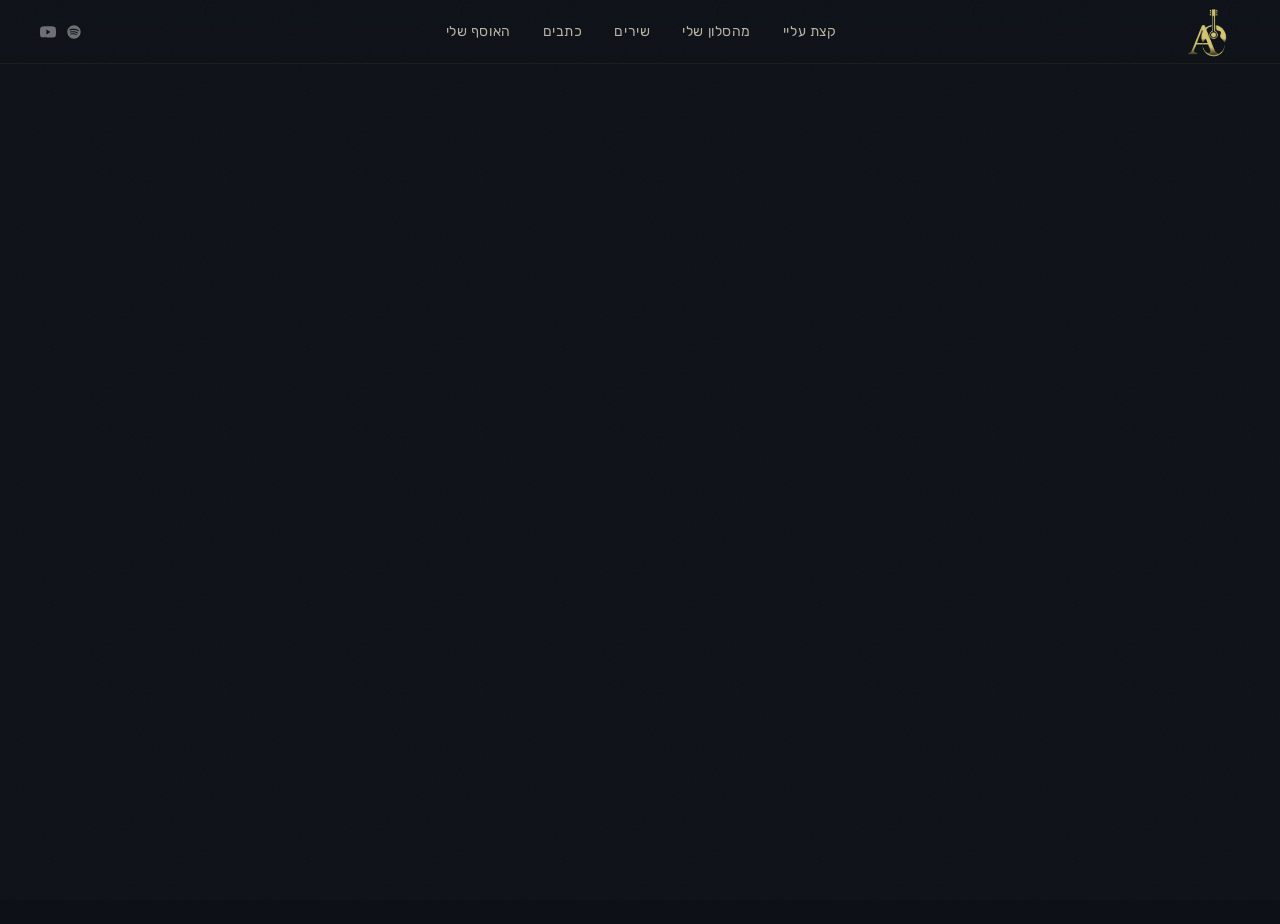
==== commit e1a49854: "rename: moments page to מהסלון שלי" ====
--- a/index.html
+++ b/index.html
@@ -31,6 +31,7 @@
     <a href="#/" class="nav-logo"><img src="aologo.svg" alt="amiado" class="nav-logo-img"></a>
     <div class="nav-links">
       <a href="#/bio" class="nav-link" data-route="bio">קצת עליי</a>
+      <a href="#/moments" class="nav-link" data-route="moments">מהסלון שלי</a>
       <a href="#/" class="nav-link" data-route="home">שירים</a>
       <a href="#/writings" class="nav-link" data-route="writings">כתבים</a>
       <a href="#/collection" class="nav-link" data-route="collection">האוסף שלי</a>
--- a/amiado/style.css
+++ b/amiado/style.css
@@ -4525,7 +4525,7 @@
 
 .col-body {
   display: grid;
-  grid-template-columns: 1fr 280px;
+  grid-template-columns: 1fr 1fr;
   gap: 28px;
   align-items: start;
 }
@@ -4592,7 +4592,6 @@
 /* Hero */
 .col-pl-hero {
   border-radius: 10px;
-  overflow: hidden;
   border: 1px solid rgba(201,168,76,0.1);
   background: var(--bg-card);
   margin-bottom: 10px;
@@ -4603,6 +4602,7 @@
   grid-template-rows: repeat(2,1fr);
   position: relative;
   overflow: hidden;
+  border-radius: 10px 10px 0 0;
 }
 .col-hero-thumb { overflow: hidden; }
 .col-hero-thumb img, .col-hero-thumb svg {
@@ -4884,6 +4884,103 @@
 .col-add-song-cover { width: 28px; height: 28px; border-radius: 4px; overflow: hidden; flex-shrink: 0; }
 .col-add-song-cover img { width: 100%; height: 100%; object-fit: cover; }
 .col-add-song-title { flex: 1; font-size: 0.82rem; color: var(--text-main); }
+
+/* ══════════════════════════════════════
+   MOMENTS PAGE (מה קורה אצלי)
+══════════════════════════════════════ */
+.moments-page { max-width: 760px; margin: 0 auto; padding-bottom: 60px; }
+.mom-header { text-align: center; margin-bottom: 40px; }
+.mom-title { font-family: var(--font-serif); font-size: clamp(1.8rem,4vw,2.6rem); font-weight: 300; color: var(--gold); letter-spacing: 0.12em; margin-bottom: 8px; }
+.mom-subtitle { font-size: 0.82rem; color: var(--text-dim); letter-spacing: 0.05em; }
+.mom-divider { width: 40px; height: 1px; background: linear-gradient(to right, transparent, var(--gold), transparent); margin: 14px auto 0; }
+
+.mom-cat-label { font-size: 0.68rem; letter-spacing: 0.14em; color: var(--gold); text-transform: uppercase; opacity: 0.5; margin-bottom: 14px; padding-bottom: 10px; border-bottom: 1px solid rgba(201,168,76,0.1); }
+
+.mom-list-feed { display: flex; flex-direction: column; gap: 12px; }
+
+.mom-list-item {
+  display: grid; grid-template-columns: 120px 1fr 36px;
+  align-items: center; background: var(--bg-card);
+  border: 1px solid rgba(201,168,76,0.1); border-radius: 14px;
+  overflow: hidden; cursor: pointer;
+  transition: border-color 0.3s, transform 0.25s, box-shadow 0.3s;
+  animation: slideIn 0.4s ease both;
+}
+.mom-list-item:hover { border-color: rgba(201,168,76,0.35); transform: translateX(-3px); box-shadow: 0 4px 24px rgba(0,0,0,0.4); }
+
+.mom-thumb { width: 120px; height: 82px; position: relative; overflow: hidden; flex-shrink: 0; }
+.mom-thumb-bg { position: absolute; inset: 0; }
+.mom-bg-1 { background: linear-gradient(135deg,#1a0e20,#0c1525); }
+.mom-bg-2 { background: linear-gradient(135deg,#0e1a17,#141020); }
+.mom-bg-3 { background: linear-gradient(135deg,#1a150c,#0c1020); }
+.mom-bg-4 { background: linear-gradient(135deg,#0c1422,#1a0d18); }
+.mom-thumb-overlay { position: absolute; inset: 0; background: linear-gradient(to left, rgba(10,10,16,0.5) 0%, transparent 60%); }
+.mom-thumb-num { position: absolute; bottom: 4px; right: 8px; font-family: var(--font-serif); font-size: 1.6rem; font-weight: 300; color: rgba(201,168,76,0.2); line-height: 1; user-select: none; }
+.mom-thumb-play { position: absolute; inset: 0; display: flex; align-items: center; justify-content: center; z-index: 2; }
+.mom-thumb-circle { width: 36px; height: 36px; border-radius: 50%; border: 1.5px solid rgba(201,168,76,0.6); background: rgba(201,168,76,0.08); display: flex; align-items: center; justify-content: center; transition: all 0.25s; backdrop-filter: blur(4px); }
+.mom-list-item:hover .mom-thumb-circle { background: rgba(201,168,76,0.18); border-color: var(--gold); box-shadow: 0 0 16px rgba(201,168,76,0.3); transform: scale(1.1); }
+.mom-thumb-circle svg { width: 13px; height: 13px; margin-right: -2px; }
+
+.mom-list-info { padding: 12px 14px; min-width: 0; }
+.mom-list-title { font-family: var(--font-serif); font-size: 1rem; font-weight: 300; color: var(--text-main); margin-bottom: 7px; letter-spacing: 0.02em; }
+.mom-comments-preview { display: flex; flex-direction: column; gap: 3px; }
+.mom-comment-line { font-size: 0.75rem; color: var(--text-dim); white-space: nowrap; overflow: hidden; text-overflow: ellipsis; line-height: 1.4; }
+.mom-comment-line b { color: rgba(201,168,76,0.7); font-weight: 400; }
+
+.mom-list-arrow { display: flex; align-items: center; justify-content: center; padding-left: 12px; color: var(--gold); opacity: 0.25; transition: opacity 0.2s, transform 0.2s; }
+.mom-list-item:hover .mom-list-arrow { opacity: 0.7; transform: translateX(-3px); }
+.mom-list-arrow svg { width: 15px; height: 15px; }
+
+/* Modal */
+.mom-modal-overlay {
+  position: fixed; inset: 0; z-index: 1000;
+  background: rgba(5,5,10,0.88); backdrop-filter: blur(16px);
+  display: flex; align-items: center; justify-content: center; padding: 20px;
+  opacity: 0; visibility: hidden; transition: opacity 0.3s, visibility 0.3s;
+}
+.mom-modal-overlay.open { opacity: 1; visibility: visible; }
+.mom-modal-box {
+  width: 100%; max-width: 960px; background: var(--bg-card);
+  border: 1px solid rgba(201,168,76,0.2); border-radius: 20px; overflow: hidden;
+  display: grid; grid-template-columns: 60fr 40fr; max-height: 90vh;
+  box-shadow: 0 0 80px rgba(0,0,0,0.6);
+  transform: scale(0.9) translateY(30px);
+  transition: transform 0.4s cubic-bezier(0.34,1.4,0.64,1);
+}
+.mom-modal-overlay.open .mom-modal-box { transform: scale(1) translateY(0); }
+.mom-modal-video { position: relative; background: #000; }
+.mom-modal-video iframe { display: block; width: 100%; height: 100%; min-height: 480px; border: none; }
+.mom-modal-nav { position: absolute; bottom: 0; left: 0; right: 0; display: flex; justify-content: space-between; align-items: center; padding: 12px 16px; background: linear-gradient(to top,rgba(0,0,0,0.7),transparent); z-index: 5; }
+.mom-modal-nav-btn { background: rgba(0,0,0,0.4); border: 1px solid rgba(201,168,76,0.25); color: var(--gold); padding: 6px 14px; border-radius: 20px; cursor: pointer; font-family: var(--font-body); font-size: 0.78rem; transition: all 0.2s; backdrop-filter: blur(6px); }
+.mom-modal-nav-btn:hover { background: rgba(201,168,76,0.15); border-color: var(--gold); }
+.mom-modal-nav-btn:disabled { opacity: 0.2; cursor: default; }
+.mom-modal-counter { font-family: var(--font-serif); font-size: 0.85rem; color: rgba(201,168,76,0.5); letter-spacing: 0.08em; }
+.mom-modal-comments { padding: 24px 20px; border-right: 1px solid rgba(201,168,76,0.1); background: rgba(255,255,255,0.02); display: flex; flex-direction: column; overflow-y: auto; position: relative; }
+.mom-modal-close { position: absolute; top: 12px; right: 12px; width: 26px; height: 26px; border-radius: 50%; background: rgba(201,168,76,0.06); border: 1px solid rgba(201,168,76,0.18); color: var(--text-dim); font-size: 0.76rem; cursor: pointer; display: flex; align-items: center; justify-content: center; transition: all 0.2s; }
+.mom-modal-close:hover { background: rgba(201,168,76,0.15); color: var(--gold); border-color: var(--gold); }
+.mom-modal-title { font-family: var(--font-serif); font-size: 1.1rem; font-weight: 300; color: var(--text-main); margin-bottom: 8px; line-height: 1.4; padding-top: 4px; }
+.mom-modal-post { font-size: 0.82rem; color: var(--text-dim); line-height: 1.75; margin-bottom: 16px; padding-bottom: 14px; border-bottom: 1px solid rgba(201,168,76,0.1); direction: rtl; }
+.mom-modal-divider { height: 1px; background: rgba(201,168,76,0.1); margin-bottom: 16px; }
+.mom-comments-label { font-size: 0.67rem; letter-spacing: 0.12em; color: var(--gold); text-transform: uppercase; margin-bottom: 14px; opacity: 0.6; }
+.mom-comment { display: flex; gap: 10px; padding: 8px 0; border-bottom: 1px solid rgba(255,255,255,0.04); }
+.mom-comment:last-of-type { border-bottom: none; }
+.mom-avatar { width: 26px; height: 26px; border-radius: 50%; background: rgba(201,168,76,0.15); border: 1px solid rgba(201,168,76,0.2); display: flex; align-items: center; justify-content: center; font-size: 0.68rem; color: var(--gold); flex-shrink: 0; }
+.mom-comment-body { flex: 1; min-width: 0; }
+.mom-comment-name { font-size: 0.73rem; color: var(--gold); margin-bottom: 2px; }
+.mom-comment-text { font-size: 0.8rem; color: var(--text-dim); line-height: 1.5; }
+.mom-modal-fb { display: inline-flex; align-items: center; gap: 5px; margin-top: 14px; padding-top: 14px; border-top: 1px solid rgba(201,168,76,0.1); font-size: 0.76rem; color: var(--gold); opacity: 0.6; text-decoration: none; transition: opacity 0.2s; letter-spacing: 0.04em; }
+.mom-modal-fb:hover { opacity: 1; }
+.mom-modal-fb svg { width: 11px; height: 11px; }
+
+@media (max-width: 720px) {
+  .mom-list-item { grid-template-columns: 90px 1fr 30px; }
+  .mom-thumb { width: 90px; height: 72px; }
+  .mom-modal-overlay { align-items: flex-end; padding: 0; }
+  .mom-modal-box { grid-template-columns: 1fr; border-radius: 20px 20px 0 0; max-height: 92vh; width: 100%; transform: translateY(100%) !important; transition: transform 0.4s cubic-bezier(0.32,0.72,0,1) !important; }
+  .mom-modal-overlay.open .mom-modal-box { transform: translateY(0) !important; }
+  .mom-modal-video iframe { min-height: 220px !important; height: 220px !important; }
+  .mom-modal-comments { max-height: 260px; border-right: none; border-top: 1px solid rgba(201,168,76,0.1); }
+}
 
 /* ── Mobile ─────────────────────────── */
 @media (max-width: 768px) {
